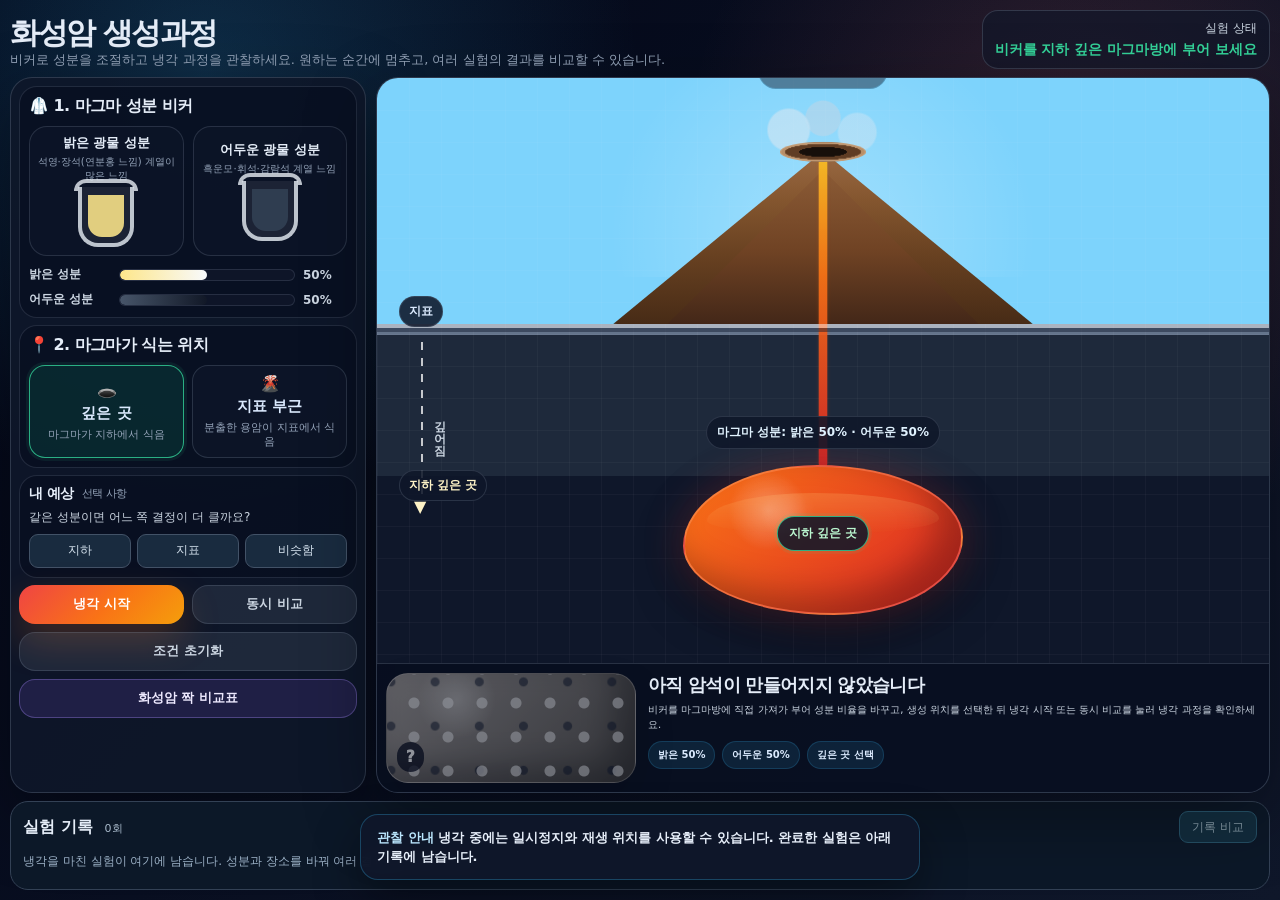
==== index.html @ 81f07a5d "Make cooling observation freely replayable and compare saved experiments" ====
<!DOCTYPE html>
<html lang="ko">
<head>
  <meta charset="UTF-8" />
  <meta name="viewport" content="width=device-width, initial-scale=1.0" />
  <title>화성암 생성과정</title>
  <style>
    /* 정리본: 최종 적용 스타일만 남기고 이전 버전 중복 규칙을 병합했습니다. */
    :root{
      --bg0:#020617;
      --bg1:#0f172a;
      --panel:rgba(15,23,42,.92);
      --line:rgba(148,163,184,.24);
      --text:#e5edf8;
      --muted:#94a3b8;
      --green:#34d399;
      --blue:#38bdf8;
      --orange:#fb923c;
      --magma1:#dc2626;
      --magma2:#f97316;
      --shadow:0 24px 70px rgba(0,0,0,.36);
    }

    *{
      box-sizing:border-box;
      -webkit-tap-highlight-color:transparent;
    }

    html{
      margin:0;
      min-height:100%;
    }

    body{
      margin:0;
      min-height:100%;
      font-family:system-ui,-apple-system,BlinkMacSystemFont,"Segoe UI",sans-serif;
      color:var(--text);
      background:radial-gradient(circle at 16% 8%, rgba(56,189,248,.2), transparent 32%),
        radial-gradient(circle at 84% 18%, rgba(248,113,113,.18), transparent 30%),
        linear-gradient(135deg,var(--bg0),var(--bg1));
      user-select:none;
      overflow-x:hidden;
    }

    button{
      font:inherit;
    }

    .app{
      width:min(1180px, calc(100vw - 20px));
      min-height:100vh;
      margin:0 auto;
      padding:12px 0;
      display:grid;
      grid-template-rows:auto 1fr;
      gap:10px;
    }

    header{
      display:flex;
      justify-content:space-between;
      align-items:end;
      gap:16px;
    }

    .badge{
      display:inline-flex;
      align-items:center;
      gap:7px;
      padding:6px 10px;
      border-radius:999px;
      background:rgba(56,189,248,.12);
      border:1px solid rgba(56,189,248,.32);
      color:#bae6fd;
      font-size:12px;
      font-weight:800;
    }

    h1{
      margin:6px 0 2px;
      font-size:clamp(24px,3.8vw,40px);
      line-height:1.04;
      letter-spacing:-.06em;
    }

    .lead{
      margin:0;
      max-width:820px;
      color:var(--muted);
      font-size:13px;
      line-height:1.42;
    }

    .status{
      min-width:186px;
      text-align:right;
      padding:9px 12px;
      border-radius:16px;
      border:1px solid var(--line);
      background:rgba(15,23,42,.58);
      color:#cbd5e1;
      font-size:12px;
    }

    .status strong{
      display:block;
      margin-top:4px;
      color:var(--green);
      font-size:14px;
    }

    .main{
      min-height:0;
      display:grid;
      grid-template-columns:356px 1fr;
      gap:10px;
    }

    .panel{
      overflow:hidden;
      border:1px solid var(--line);
      border-radius:22px;
      background:var(--panel);
      box-shadow:var(--shadow);
    }

    .left{
      padding:10px;
      display:grid;
      grid-template-rows:auto auto auto auto 1fr;
      gap:9px;
    }

    .box{
      padding:11px;
      border:1px solid rgba(148,163,184,.18);
      border-radius:18px;
      background:rgba(2,6,23,.36);
    }

    .box h2{
      display:flex;
      align-items:center;
      gap:8px;
      margin:0 0 9px;
      font-size:16px;
      letter-spacing:-.035em;
    }

    .beakers{
      display:grid;
      grid-template-columns:1fr 1fr;
      gap:9px;
    }

    .beaker-card{
      min-height:156px;
      padding:10px 8px 12px;
      border:1px solid rgba(148,163,184,.2);
      border-radius:18px;
      background:rgba(15,23,42,.64);
      color:#e5edf8;
      cursor:grab;
      touch-action:none;
      transition:transform 160ms ease,border-color 160ms ease,opacity 160ms ease;
      overflow:hidden;
      position:relative;
    }

    .beaker-card:hover{
      transform:translateY(-2px);
      border-color:rgba(56,189,248,.55);
    }

    .beaker-card:active{
      cursor:grabbing;
    }

    .beaker-label{
      margin-bottom:7px;
      font-weight:900;
      font-size:13px;
      line-height:1.25;
    }

    .beaker-desc{
      margin-bottom:8px;
      color:var(--muted);
      font-size:11px;
      line-height:1.35;
    }

    .beaker{
      position:relative;
      width:74px;
      height:78px;
      margin:0 auto;
      border:4px solid rgba(226,232,240,.82);
      border-top:0;
      border-radius:0 0 20px 20px;
      background:rgba(255,255,255,.07);
      transform-origin:72% 16%;
    }

    .beaker::before{
      content:"";
      position:absolute;
      left:-8px;
      right:-8px;
      top:-8px;
      height:8px;
      border:4px solid rgba(226,232,240,.82);
      border-bottom:0;
      border-radius:12px 12px 0 0;
    }

    .liquid{
      position:absolute;
      left:6px;
      right:6px;
      bottom:6px;
      height:54px;
      border-radius:0 0 14px 14px;
      background:var(--liquid);
      opacity:.88;
    }

    .percent-card{
      display:grid;
      gap:8px;
      margin-top:10px;
    }

    .meter-row{
      display:grid;
      grid-template-columns:82px 1fr 44px;
      gap:8px;
      align-items:center;
      font-size:12px;
      color:#cbd5e1;
      font-weight:800;
    }

    .meter{
      height:12px;
      overflow:hidden;
      border-radius:999px;
      background:rgba(15,23,42,.95);
      border:1px solid rgba(148,163,184,.18);
    }

    .meter span{
      display:block;
      width:50%;
      height:100%;
      border-radius:inherit;
      transition:width 300ms ease;
    }

    .bright-fill{
      background:linear-gradient(90deg,#fde68a,#f8fafc);
    }

    .dark-fill{
      background:linear-gradient(90deg,#475569,#111827);
    }

    .action-stack{
      display:grid;
      gap:8px;
    }

    .action-row.two{
      grid-template-columns:1fr 1fr;
    }

    .compare-btn{
      border:1px solid rgba(56,189,248,.32);
      color:#dbeafe;
      background:linear-gradient(135deg, rgba(56,189,248,.24), rgba(59,130,246,.18));
    }

    .location-grid{
      display:grid;
      grid-template-columns:1fr 1fr;
      gap:8px;
    }

    .location{
      min-height:86px;
      padding:11px 8px;
      border:1px solid rgba(148,163,184,.22);
      border-radius:16px;
      background:rgba(15,23,42,.62);
      color:#dbeafe;
      cursor:pointer;
      text-align:center;
      transition:160ms ease;
    }

    .location:hover{
      transform:translateY(-2px);
      border-color:rgba(56,189,248,.5);
    }

    .location.active{
      border-color:rgba(52,211,153,.8);
      background:rgba(16,185,129,.14);
      box-shadow:0 0 0 3px rgba(52,211,153,.08);
    }

    .location strong{
      display:block;
      margin-top:4px;
      font-size:15px;
    }

    .location small{
      display:block;
      margin-top:5px;
      color:var(--muted);
      font-size:11px;
      line-height:1.25;
    }

    .action-row{
      display:grid;
      grid-template-columns:1fr 92px;
      gap:8px;
    }

    .primary{
      border-radius:16px;
      padding:12px 10px;
      font-weight:950;
      cursor:pointer;
      transition:160ms ease;
      border:0;
      color:white;
      background:linear-gradient(135deg,#ef4444,#f97316 54%,#f59e0b);
      box-shadow:0 16px 38px rgba(249,115,22,.24);
    }

    .secondary{
      border-radius:16px;
      padding:12px 10px;
      font-weight:950;
      cursor:pointer;
      transition:160ms ease;
      border:1px solid rgba(148,163,184,.2);
      color:#cbd5e1;
      background:rgba(148,163,184,.13);
    }

    .primary:hover{
      transform:translateY(-1px);
      filter:brightness(1.05);
    }

    .secondary:hover{
      transform:translateY(-1px);
      filter:brightness(1.05);
    }

    .note{
      margin:0;
      color:var(--muted);
      font-size:12px;
      line-height:1.5;
    }

    .lab{
      position:relative;
      min-height:0;
      display:grid;
      grid-template-rows:1fr auto;
    }

    .stage{
      position:relative;
      min-height:520px;
      overflow:hidden;
      background:linear-gradient(rgba(255,255,255,.03) 1px, transparent 1px),
        linear-gradient(90deg, rgba(255,255,255,.03) 1px, transparent 1px),
        linear-gradient(180deg,#7dd3fc 0 42%, #64748b 42% 44%, #1e293b 44% 68%, #0f172a 68% 100%);
      background-size:32px 32px,32px 32px,auto;
    }

    .sky-glow{
      position:absolute;
      inset:0 0 auto;
      height:34%;
      background:radial-gradient(circle at 50% 78%, rgba(255,255,255,.28), transparent 45%);
      pointer-events:none;
    }

    .ground{
      position:absolute;
      left:0;
      right:0;
      top:42%;
      height:4px;
      background:rgba(255,255,255,.45);
      box-shadow:0 4px 0 rgba(15,23,42,.45);
      z-index:8;
    }

    .layer-label{
      position:absolute;
      z-index:11;
      padding:6px 9px;
      border-radius:999px;
      background:rgba(15,23,42,.88);
      border:1px solid rgba(148,163,184,.2);
      color:#dbeafe;
      font-size:12px;
      font-weight:900;
    }

    .label-surface{
      left:22px;
      top:calc(42% - 28px);
    }

    .label-deep{
      left:22px;
      bottom:162px;
      color:#fef3c7;
    }

    .depth-arrow{
      position:absolute;
      left:44px;
      top:calc(42% + 18px);
      bottom:164px;
      width:2px;
      background:repeating-linear-gradient(180deg, rgba(255,255,255,.75) 0 8px, transparent 8px 16px);
      z-index:10;
    }

    .depth-arrow::after{
      content:"깊어짐";
      position:absolute;
      left:10px;
      top:45%;
      writing-mode:vertical-rl;
      color:#cbd5e1;
      font-size:12px;
      font-weight:900;
    }

    .depth-arrow::before{
      content:"▼";
      position:absolute;
      left:-7px;
      bottom:-17px;
      color:#fef3c7;
      font-size:16px;
    }

    .magma-chamber::after{
      content:"마그마 방";
      position:absolute;
      left:50%;
      bottom:-32px;
      transform:translateX(-50%);
      padding:5px 8px;
      border-radius:999px;
      background:rgba(2,6,23,.8);
      color:#fed7aa;
      font-size:12px;
      font-weight:900;
      white-space:nowrap;
    }

    .magma-chamber.drop-target{
      outline:4px solid rgba(52,211,153,.45);
      outline-offset:8px;
    }

    .mix-label{
      position:absolute;
      left:50%;
      bottom:214px;
      transform:translateX(-50%);
      z-index:10;
      padding:7px 10px;
      border-radius:999px;
      background:rgba(15,23,42,.88);
      border:1px solid rgba(148,163,184,.2);
      color:#e0f2fe;
      font-size:12px;
      font-weight:900;
      white-space:nowrap;
    }

    .cooling-marker{
      position:absolute;
      z-index:11;
      padding:8px 11px;
      border-radius:999px;
      background:rgba(15,23,42,.88);
      border:1px solid rgba(56,189,248,.32);
      color:#bae6fd;
      font-size:12px;
      font-weight:900;
      opacity:.52;
      transition:220ms ease;
    }

    .cooling-marker.surface{
      left:50%;
      top:calc(42% - 270px);
      transform:translateX(-50%);
    }

    .cooling-marker.deep{
      left:50%;
      bottom:112px;
      transform:translateX(-50%);
    }

    .cooling-marker.active{
      opacity:1;
      border-color:rgba(52,211,153,.8);
      color:#bbf7d0;
      box-shadow:0 0 0 3px rgba(52,211,153,.09);
    }

    .result-panel{
      display:grid;
      grid-template-columns:250px 1fr;
      gap:12px;
      padding:12px;
      border-top:1px solid var(--line);
      background:rgba(2,6,23,.42);
    }

    .rock-preview.ready{
      opacity:1;
    }

    .rock-preview::before{
      content:"";
      position:absolute;
      inset:0;
      background-image:radial-gradient(circle, rgba(255,255,255,.72) 0 var(--grain), transparent calc(var(--grain) + 1px)),
        radial-gradient(circle, rgba(15,23,42,.64) 0 var(--grain2), transparent calc(var(--grain2) + 1px));
      background-size:var(--grain-gap) var(--grain-gap), calc(var(--grain-gap)*1.3) calc(var(--grain-gap)*1.3);
      background-position:10px 12px,26px 30px;
      opacity:.86;
    }

    .result-text h2{
      margin:0 0 5px;
      font-size:21px;
      letter-spacing:-.04em;
    }

    .result-text p{
      margin:0;
      color:#cbd5e1;
      line-height:1.52;
      font-size:13px;
    }

    .facts{
      display:flex;
      flex-wrap:wrap;
      gap:7px;
      margin-top:9px;
    }

    .fact{
      padding:6px 9px;
      border-radius:999px;
      background:rgba(56,189,248,.11);
      border:1px solid rgba(56,189,248,.18);
      color:#dbeafe;
      font-size:12px;
      font-weight:800;
    }

    .beaker-ghost .beaker{
      margin:16px auto 0;
      filter:drop-shadow(0 18px 30px rgba(0,0,0,.42));
    }

    .cooling-overlay{
      position:fixed;
      inset:0;
      z-index:2000;
      display:none;
      place-items:center;
      padding:20px;
      background:rgba(2,6,23,.78);
      backdrop-filter:blur(10px);
    }

    .cooling-overlay.show{
      display:grid;
    }

    .cooling-window{
      width:min(1080px,96vw);
      height:min(720px,92vh);
      overflow:hidden;
      border:1px solid rgba(148,163,184,.28);
      border-radius:28px;
      background:#0f172a;
      box-shadow:0 34px 90px rgba(0,0,0,.55);
      display:grid;
      grid-template-rows:auto 1fr auto;
    }

    .cooling-head{
      padding:14px 18px;
      display:flex;
      justify-content:space-between;
      gap:14px;
      align-items:center;
      border-bottom:1px solid rgba(148,163,184,.18);
      background:rgba(2,6,23,.32);
    }

    .cooling-head h2{
      margin:0;
      font-size:22px;
      letter-spacing:-.04em;
    }

    .cooling-head p{
      margin:3px 0 0;
      color:var(--muted);
      font-size:13px;
    }

    .head-actions{
      display:flex;
      align-items:center;
      gap:8px;
    }

    .close-btn{
      border:1px solid rgba(148,163,184,.28);
      color:#e2e8f0;
      background:rgba(51,65,85,.7);
      padding:10px 14px;
      border-radius:14px;
      font-weight:900;
      cursor:pointer;
    }

    .close-btn:hover{
      filter:brightness(1.06);
    }

    .cooling-scene{
      position:relative;
      overflow:hidden;
      background:linear-gradient(rgba(255,255,255,.03) 1px, transparent 1px),
        linear-gradient(90deg, rgba(255,255,255,.03) 1px, transparent 1px),
        linear-gradient(180deg,#7dd3fc 0 42%, #64748b 42% 44%, #1e293b 44% 68%, #0f172a 68% 100%);
      background-size:32px 32px,32px 32px,auto;
    }

    .popup-sky-glow{
      position:absolute;
      left:0;
      right:0;
      top:0;
      height:34%;
      background:radial-gradient(circle at 50% 78%, rgba(255,255,255,.28), transparent 45%);
      pointer-events:none;
    }

    .popup-ground{
      position:absolute;
      left:0;
      right:0;
      top:42%;
      height:4px;
      background:rgba(255,255,255,.45);
      box-shadow:0 4px 0 rgba(15,23,42,.45);
      z-index:8;
    }

    .popup-depth-arrow{
      position:absolute;
      left:40px;
      top:calc(42% + 18px);
      bottom:64px;
      width:2px;
      background:repeating-linear-gradient(180deg, rgba(255,255,255,.75) 0 8px, transparent 8px 16px);
      z-index:10;
    }

    .popup-depth-arrow::after{
      content:"깊어짐";
      position:absolute;
      left:10px;
      top:45%;
      writing-mode:vertical-rl;
      color:#cbd5e1;
      font-size:12px;
      font-weight:900;
    }

    .popup-depth-arrow::before{
      content:"▼";
      position:absolute;
      left:-7px;
      bottom:-17px;
      color:#fef3c7;
      font-size:16px;
    }

    .popup-label{
      position:absolute;
      z-index:20;
      padding:6px 9px;
      border-radius:999px;
      background:rgba(15,23,42,.88);
      border:1px solid rgba(148,163,184,.2);
      color:#dbeafe;
      font-size:12px;
      font-weight:900;
    }

    .popup-label.surface{
      left:18px;
      top:calc(42% - 28px);
    }

    .popup-label.deep{
      left:18px;
      bottom:60px;
      color:#fef3c7;
    }

    .rock-mold.cooling{
      background:radial-gradient(circle at 28% 25%, rgba(255,255,255,.22), transparent 18%),
        linear-gradient(135deg,var(--rock-a),var(--rock-b));
      box-shadow:inset -22px -18px 36px rgba(0,0,0,.34),0 18px 44px rgba(0,0,0,.32);
    }

    .rock-mold::before{
      content:"";
      position:absolute;
      inset:0;
      z-index:1;
      background:
        radial-gradient(circle at 24% 20%, rgba(255,244,214,.34), transparent 18%),
        radial-gradient(circle at 68% 62%, rgba(255,180,76,.24), transparent 26%),
        linear-gradient(135deg, rgba(255,208,137,.94) 0%, rgba(251,146,60,.96) 26%, rgba(249,115,22,.94) 48%, rgba(220,38,38,.90) 76%, rgba(98,22,22,.78) 100%);
      opacity:calc(1 - var(--cooling-progress, 0));
      transition:opacity 120ms linear;
      pointer-events:none;
    }

    .rock-mold.selected{
      box-shadow:0 0 0 4px rgba(52,211,153,.24), inset -22px -18px 36px rgba(0,0,0,.34), 0 18px 44px rgba(0,0,0,.32);
      border-color:rgba(134,239,172,.92);
    }

    .rock-mold::after{
      content:attr(data-label);
      position:absolute;
      left:50%;
      bottom:8px;
      transform:translateX(-50%);
      padding:4px 7px;
      border-radius:999px;
      background:rgba(2,6,23,.62);
      color:#e5e7eb;
      font-size:11px;
      font-weight:900;
      z-index:4;
      white-space:nowrap;
    }

    .mode-progress{
      display:grid;
      gap:10px;
      padding:12px 18px 16px;
      border-top:1px solid rgba(148,163,184,.18);
      background:rgba(2,6,23,.36);
    }

    .bar-row{
      display:grid;
      grid-template-columns:140px 1fr 60px;
      gap:10px;
      align-items:center;
      color:#cbd5e1;
      font-size:12px;
      font-weight:900;
    }

    .bar{
      height:16px;
      border-radius:999px;
      overflow:hidden;
      border:1px solid rgba(148,163,184,.18);
      background:rgba(15,23,42,.92);
    }

    .bar-fill{
      height:100%;
      width:0%;
      border-radius:inherit;
      background:linear-gradient(90deg,#f97316,#38bdf8,#60a5fa);
    }

    .foot-note{
      color:var(--muted);
      font-size:12px;
      line-height:1.45;
    }

    .mineral-grain{
      position:absolute;
      width:var(--size);
      height:var(--size);
      left:var(--x);
      top:var(--y);
      background:var(--color);
      clip-path:polygon(50% 0, 86% 18%, 100% 56%, 76% 100%, 26% 92%, 0 46%, 14% 12%);
      border:1px solid rgba(255,255,255,.28);
      opacity:0;
      transform:scale(0) rotate(var(--rot));
      box-shadow:inset -4px -4px 8px rgba(0,0,0,.24);
      animation:growGrain var(--time) ease forwards;
      z-index:3;
      transition:transform var(--grow-dur, 1800ms) ease, width var(--grow-dur, 1800ms) ease, height var(--grow-dur, 1800ms) ease;
    }

    .rock-mold{
      position:absolute;
      width:var(--mold-w,250px);
      height:var(--mold-h,170px);
      --cooling-progress:0;
      background:radial-gradient(circle at 28% 25%, rgba(255,255,255,.26), transparent 18%),
        linear-gradient(135deg, var(--rock-a), var(--rock-b));
      overflow:hidden;
      z-index:18;
      border-radius:0;
      clip-path:polygon(16% 8%, 40% 2%, 70% 8%, 91% 25%, 98% 52%, 90% 78%, 72% 94%, 43% 98%, 18% 90%, 4% 64%, 6% 28%);
      border:3px solid rgba(226,232,240,.66);
      box-shadow:inset -26px -20px 34px rgba(0,0,0,.34), 0 18px 44px rgba(0,0,0,.28);
      filter:saturate(calc(1.28 - var(--cooling-progress, 0) * .22)) brightness(calc(1.08 - var(--cooling-progress, 0) * .10));
      transition:filter 120ms linear;
    }

    .magma-chamber{
      position:absolute;
      left:50%;
      bottom:48px;
      transform:translateX(-50%);
      width:280px;
      height:150px;
      border-radius:48% 52% 46% 54% / 54% 48% 52% 46%;
      background:radial-gradient(circle at 30% 30%, rgba(255,255,255,.3), transparent 18%),
        linear-gradient(135deg,var(--magma2),var(--magma1));
      box-shadow:inset -22px -18px 34px rgba(0,0,0,.28), 0 0 40px rgba(239,68,68,.25), 0 18px 50px rgba(0,0,0,.42);
      border:2px solid rgba(255,255,255,.14);
      z-index:7;
      overflow:hidden;
    }

    .magma-chamber::before{
      content:"";
      position:absolute;
      left:8%;
      right:8%;
      top:18%;
      height:28%;
      background:radial-gradient(circle at 35% 50%, rgba(255,255,255,.18), transparent 18%), linear-gradient(180deg, rgba(255,194,115,.38), rgba(249,115,22,.04));
      border-radius:46% 54% 50% 50% / 68% 62% 38% 32%;
      opacity:.6;
      pointer-events:none;
    }

    .magma-chamber.pouring{
      box-shadow:inset -22px -18px 34px rgba(0,0,0,.24), 0 0 44px rgba(251,146,60,.28), 0 18px 50px rgba(0,0,0,.42);
    }

    .magma-chamber.pouring::before{
      animation:magmaWaveV8 900ms linear infinite;
    }

    .magma-bubble{
      position:absolute;
      bottom:20%;
      width:10px;
      height:10px;
      border-radius:50%;
      pointer-events:none;
      background:radial-gradient(circle at 30% 30%, rgba(255,244,214,.92), rgba(251,146,60,.55) 56%, rgba(220,38,38,.16) 70%);
      animation:magmaBubbleV8 780ms ease-out forwards;
    }

    .beaker-ghost{
      position:fixed;
      z-index:1000;
      transform:translate(-50%,-50%);
      pointer-events:none;
      opacity:.98;
      transition:transform 120ms ease;
      width:102px;
      height:118px;
    }

    .beaker-ghost.over-chamber{
      transform:translate(-50%,-50%) rotate(-34deg);
    }

    .beaker-ghost.over-chamber .ghost-stream{
      opacity:1;
      height:174px;
    }

    .ghost-stream{
      position:absolute;
      height:0;
      background:var(--liquid);
      border-radius:999px;
      opacity:0;
      transform-origin:top center;
      box-shadow:0 0 10px var(--liquid);
      transition:height 140ms ease,opacity 140ms ease;
      left:20px;
      top:72px;
      width:10px;
      transform:rotate(30deg);
      filter:drop-shadow(0 0 7px rgba(255,255,255,.18));
    }

    .rock-preview{
      position:relative;
      height:128px;
      overflow:hidden;
      border-radius:22px;
      border:1px solid rgba(255,255,255,.15);
      box-shadow:inset -20px -16px 32px rgba(0,0,0,.32),0 18px 40px rgba(0,0,0,.25);
      opacity:.55;
      transition:opacity 240ms ease;
      background:radial-gradient(circle at 28% 24%, rgba(255,255,255,.34), transparent 20%),
        linear-gradient(135deg,var(--rock-a),var(--rock-b));
    }

    .rock-name{
      position:absolute;
      left:10px;
      bottom:10px;
      padding:6px 9px;
      border-radius:999px;
      background:rgba(2,6,23,.75);
      color:white;
      font-weight:950;
      font-size:15px;
      z-index:4;
    }

    .rock-real-photo{
      position:absolute;
      inset:0;
      width:100%;
      height:100%;
      object-fit:cover;
      object-position:center;
      padding:0;
      opacity:0;
      transform:scale(1.08);
      transition:opacity 220ms ease, transform 220ms ease;
      z-index:2;
      cursor:pointer;
      background:radial-gradient(circle at 50% 50%, rgba(255,255,255,.08), transparent 58%), rgba(0,0,0,.18);
    }

    .rock-preview.ready .rock-real-photo{
      opacity:1;
      transform:scale(1.22);
    }

    .rock-preview.ready::before{
      opacity:.12;
    }

    .rock-photo-hint{
      position:absolute;
      right:8px;
      top:8px;
      z-index:5;
      padding:5px 8px;
      border-radius:999px;
      border:1px solid rgba(186,230,253,.35);
      background:rgba(2,6,23,.72);
      color:#e0f2fe;
      font-size:10.5px;
      font-weight:900;
      letter-spacing:-.02em;
      opacity:0;
      transform:translateY(-4px);
      transition:opacity 220ms ease, transform 220ms ease;
      pointer-events:none;
    }

    .rock-preview.ready .rock-photo-hint{
      opacity:1;
      transform:translateY(0);
    }

    .rock-preview.ready{
      cursor:pointer;
    }

    .real-rock-cta{
      display:none;
      margin-top:8px;
      padding:8px 10px;
      border-radius:14px;
      border:1px solid rgba(56,189,248,.22);
      background:rgba(56,189,248,.10);
      color:#dbeafe;
      font-size:12px;
      font-weight:900;
      line-height:1.35;
    }

    .real-rock-cta.show{
      display:inline-flex;
      align-items:center;
      gap:6px;
    }

    .concept-btn{
      border-color:rgba(167,139,250,.34);
      background:rgba(139,92,246,.14);
      color:#ede9fe;
    }

    .concept-btn{
      border-color:rgba(167,139,250,.34);
      background:rgba(139,92,246,.14);
      color:#ede9fe;
    }

    .tip-toast{
      position:fixed;
      left:50%;
      bottom:20px;
      z-index:2600;
      width:min(560px, calc(100vw - 32px));
      padding:13px 16px;
      border-radius:18px;
      border:1px solid rgba(56,189,248,.28);
      background:rgba(15,23,42,.94);
      color:#e5edf8;
      box-shadow:0 18px 46px rgba(0,0,0,.38);
      backdrop-filter:blur(10px);
      transform:translate(-50%, 18px);
      opacity:0;
      pointer-events:none;
      transition:opacity 260ms ease, transform 260ms ease;
      font-size:13px;
      line-height:1.48;
      font-weight:800;
    }

    .tip-toast.show{
      opacity:1;
      transform:translate(-50%, 0);
    }

    .tip-toast strong{
      color:#bae6fd;
    }

    .concept-modal{
      position:fixed;
      inset:0;
      z-index:2900;
      display:none;
      place-items:center;
      padding:24px;
      background:rgba(2,6,23,.80);
      backdrop-filter:blur(8px);
    }

    .concept-modal.show{
      display:grid;
    }

    .concept-modal-card{
      width:min(940px,95vw);
      max-height:92vh;
      overflow:hidden;
      border-radius:28px;
      border:1px solid rgba(148,163,184,.28);
      background:rgba(15,23,42,.97);
      box-shadow:0 34px 90px rgba(0,0,0,.58);
      display:grid;
      grid-template-rows:auto minmax(0,1fr);
    }

    .concept-table-wrap{
      min-height:0;
      overflow:auto;
      padding:16px 18px 18px;
    }

    .concept-callout{
      margin:0 0 14px;
      padding:11px 13px;
      border-radius:16px;
      border:1px solid rgba(56,189,248,.22);
      background:rgba(56,189,248,.10);
      color:#dbeafe;
      font-size:13px;
      line-height:1.55;
      font-weight:750;
    }

    .pair-card-grid{
      display:grid;
      grid-template-columns:repeat(3, minmax(0, 1fr));
      gap:12px;
    }

    .pair-card{
      overflow:hidden;
      border-radius:22px;
      border:1px solid rgba(148,163,184,.22);
      background:linear-gradient(180deg, rgba(30,41,59,.88), rgba(2,6,23,.46));
      box-shadow:0 16px 36px rgba(0,0,0,.22);
    }

    .pair-card-head{
      padding:11px 12px;
      background:rgba(56,189,248,.12);
      border-bottom:1px solid rgba(148,163,184,.16);
    }

    .pair-card-head strong{
      display:block;
      color:#f8fafc;
      font-size:15px;
      letter-spacing:-.03em;
    }

    .pair-card-head span{
      display:block;
      margin-top:3px;
      color:#bae6fd;
      font-size:12px;
      font-weight:800;
    }

    .pair-card-body{
      display:grid;
      gap:9px;
      padding:12px;
    }

    .rock-pair-box{
      padding:10px;
      border-radius:16px;
      background:rgba(15,23,42,.72);
      border:1px solid rgba(148,163,184,.16);
    }

    .rock-pair-box b{
      display:block;
      margin-bottom:4px;
      color:#fff;
      font-size:15px;
    }

    .rock-pair-box small{
      display:block;
      color:#cbd5e1;
      font-size:12px;
      line-height:1.42;
      font-weight:700;
    }

    .pair-arrow{
      text-align:center;
      color:#93c5fd;
      font-size:12px;
      font-weight:950;
      line-height:1.4;
    }

    .pair-point{
      margin:0;
      color:#dbeafe;
      font-size:12px;
      line-height:1.45;
      font-weight:750;
    }

    @media (max-width:900px){
      .pair-card-grid{
        grid-template-columns:1fr;
      }
    }

    .photo-modal{
      position:fixed;
      inset:0;
      z-index:3000;
      display:none;
      place-items:center;
      padding:24px;
      background:rgba(2,6,23,.82);
      backdrop-filter:blur(10px);
    }

    .photo-modal.show{
      display:grid;
    }

    .photo-modal-card{
      width:min(820px,94vw);
      max-height:92vh;
      overflow:hidden;
      border-radius:28px;
      border:1px solid rgba(148,163,184,.28);
      background:rgba(15,23,42,.96);
      box-shadow:0 34px 90px rgba(0,0,0,.58);
      display:grid;
      grid-template-rows:auto minmax(0,1fr);
    }

    .photo-modal-head{
      display:flex;
      justify-content:space-between;
      gap:12px;
      align-items:center;
      padding:14px 16px;
      border-bottom:1px solid rgba(148,163,184,.18);
    }

    .photo-modal-head h2{
      margin:0;
      font-size:20px;
      letter-spacing:-.04em;
    }

    .photo-modal-head p{
      margin:3px 0 0;
      color:var(--muted);
      font-size:12px;
    }

    .photo-modal-close{
      border:1px solid rgba(148,163,184,.28);
      color:#e2e8f0;
      background:rgba(51,65,85,.7);
      padding:9px 13px;
      border-radius:14px;
      font-weight:900;
      cursor:pointer;
    }

    .photo-modal-original{
      display:inline-flex;
      align-items:center;
      justify-content:center;
      text-decoration:none;
      border:1px solid rgba(56,189,248,.32);
      color:#e0f2fe;
      background:rgba(56,189,248,.12);
      padding:9px 13px;
      border-radius:14px;
      font-size:13px;
      font-weight:900;
    }

    .photo-modal-original:hover{
      filter:brightness(1.08);
    }

    .photo-zoom-btn{
      border:1px solid rgba(148,163,184,.28);
      color:#e2e8f0;
      background:rgba(15,23,42,.78);
      padding:9px 11px;
      border-radius:14px;
      font-size:13px;
      font-weight:900;
      cursor:pointer;
      white-space:nowrap;
    }

    .photo-zoom-btn:hover{
      filter:brightness(1.08);
    }

    .photo-modal-body{
      min-height:0;
      padding:18px;
      display:grid;
      place-items:center;
      background:radial-gradient(circle at 50% 50%, rgba(56,189,248,.09), transparent 46%), rgba(0,0,0,.34);
      overflow:auto;
      overscroll-behavior:contain;
    }

    .photo-modal-body img{
      display:block;
      width:min(100%, 980px);
      max-width:none;
      max-height:none;
      object-fit:contain;
      border-radius:18px;
      background:#000;
      box-shadow:0 18px 50px rgba(0,0,0,.45);
      cursor:zoom-in;
      transform:scale(var(--photo-zoom, 1));
      transform-origin:center center;
      transition:transform 160ms ease;
    }

    .photo-modal-body img.zoomed{
      cursor:zoom-out;
    }

    .mold-surface{
      left:50%;
      top:calc(42% - 148px);
      transform:translateX(176px) rotate(-14deg);
      --mold-w:300px;
      --mold-h:144px;
    }

    .mold-deep{
      left:50%;
      bottom:84px;
      transform:translateX(-50%);
      --mold-w:372px;
      --mold-h:238px;
    }

    .volcano{
      position:absolute;
      left:50%;
      transform:translateX(-50%);
      z-index:6;
      top:calc(42% - 248px);
      width:620px;
      height:248px;
    }

    .crater{
      position:absolute;
      left:50%;
      transform:translateX(-50%);
      border-radius:50%;
      z-index:8;
      border:2px solid rgba(255,235,205,.16);
      width:120px;
      height:28px;
      top:-5px;
      background:radial-gradient(ellipse at center, #170f0a 0 40%, #603d24 41% 64%, #b88f69 65% 100%);
      display:block !important;
    }

    .smoke{
      position:absolute;
      left:50%;
      top:-68px;
      transform:translateX(-50%);
      width:170px;
      height:80px;
      opacity:.58;
      z-index:5;
      background:radial-gradient(circle at 22% 58%, rgba(226,232,240,.86) 0 20%, transparent 22%),
        radial-gradient(circle at 50% 38%, rgba(203,213,225,.76) 0 24%, transparent 26%),
        radial-gradient(circle at 78% 62%, rgba(226,232,240,.64) 0 18%, transparent 20%);
      display:block !important;
    }

    .popup-volcano{
      position:absolute;
      left:50%;
      transform:translateX(-50%);
      z-index:6;
      top:calc(42% - 254px);
      width:670px;
      height:254px;
    }

    .popup-volcano .cone-back{
      width:670px;
      height:246px;
      display:block !important;
    }

    .popup-volcano .cone-front{
      width:510px;
      height:220px;
      display:block !important;
    }

    .popup-volcano .crater{
      top:-4px;
      width:128px;
      height:30px;
      display:block !important;
    }

    .popup-volcano .smoke{
      width:180px;
      height:86px;
      top:-72px;
      display:block !important;
    }

    .cone-back{
      position:absolute;
      left:50%;
      bottom:0;
      transform:translateX(-50%);
      filter:drop-shadow(0 18px 40px rgba(0,0,0,.32));
      width:620px;
      height:240px;
      clip-path:polygon(50% 0, 97% 100%, 3% 100%);
      border-radius:0 0 24px 24px;
      display:block !important;
      background:linear-gradient(180deg, #9b6a44 0%, #84562f 28%, #684121 60%, #472b16 100%);
    }

    .cone-front{
      position:absolute;
      left:50%;
      bottom:0;
      transform:translateX(-50%);
      opacity:.98;
      width:470px;
      height:214px;
      clip-path:polygon(50% 0, 96% 100%, 4% 100%);
      border-radius:0 0 20px 20px;
      display:block !important;
      background:linear-gradient(180deg, #8b5b36 0%, #704324 52%, #432718 100%);
    }

    .conduit{
      position:absolute;
      left:50%;
      top:18px;
      transform:translateX(-50%);
      height:430px;
      z-index:4;
      width:12px;
      opacity:.92;
      background:linear-gradient(180deg,#fbbf24 0%, #f97316 38%, #dc2626 100%);
      box-shadow:0 0 6px rgba(249,115,22,.18);
      border-radius:999px;
    }

    .popup-volcano .conduit{
      top:18px;
      height:500px;
      width:12px;
      opacity:.92;
      background:linear-gradient(180deg,#fbbf24 0%, #f97316 38%, #dc2626 100%);
      box-shadow:0 0 6px rgba(249,115,22,.18);
      border-radius:999px;
    }

    .surface-lava-path::after{
      opacity:.9;
      content:"";
      position:absolute;
      border-radius:50% 44% 56% 42% / 46% 40% 60% 54%;
      background:linear-gradient(135deg,#ffe2a8,#f97316 45%,#dc2626 90%);
      box-shadow:0 0 6px rgba(249,115,22,.18);
      right:-28px;
      top:14px;
      width:52px;
      height:28px;
      display:none !important;
    }

    .eruption-column{
      top:calc(42% - 294px);
      position:absolute;
      left:50%;
      bottom:196px;
      transform:translateX(-50%) scaleY(0);
      transform-origin:bottom center;
      width:18px;
      height:360px;
      border-radius:999px;
      opacity:.98;
      z-index:8;
      background:linear-gradient(180deg,#ffd089 0%, #f59e0b 18%, #f97316 46%, #dc2626 100%);
      box-shadow:0 0 8px rgba(249,115,22,.18), 0 0 18px rgba(249,115,22,.12);
    }

    .eruption-column.flow{
      animation:eruptionFromChamberV20 560ms ease-out forwards;
    }

    .surface-lava-path{
      position:absolute;
      width:0;
      opacity:0;
      border-radius:22px;
      clip-path:polygon(0 44%, 8% 32%, 18% 28%, 28% 22%, 40% 26%, 52% 20%, 66% 24%, 80% 32%, 92% 42%, 100% 50%, 98% 62%, 90% 72%, 76% 76%, 62% 72%, 48% 80%, 34% 76%, 20% 82%, 8% 74%, 0 62%);
      background:linear-gradient(90deg,#ffe2a8 0%, #fbbf24 10%, #fb923c 26%, #f97316 48%, #ea580c 66%, #dc2626 88%, #fb923c 100%);
      box-shadow:0 0 10px rgba(251,146,60,.28),
        0 0 18px rgba(249,115,22,.18),
        inset 0 10px 8px rgba(255,226,168,.35),
        inset 0 -8px 8px rgba(124,45,18,.18);
      filter:drop-shadow(0 2px 4px rgba(0,0,0,.10));
      top:calc(42% - 254px);
      left:50%;
      transform-origin:left center;
      transform:translateX(-1px) rotate(29deg);
      height:64px;
      z-index:9;
      overflow:visible;
    }

    .surface-lava-path.flow{
      animation:lavaSlopeV20 1380ms ease forwards;
    }

    .surface-lava-path::before{
      content:"";
      position:absolute;
      left:-20px;
      top:8px;
      width:46px;
      height:44px;
      border-radius:58% 42% 38% 62% / 54% 46% 54% 46%;
      background:radial-gradient(circle at 68% 38%, rgba(255,226,168,.80) 0 18%, rgba(255,226,168,.12) 19% 34%, transparent 35%),
        linear-gradient(135deg,#ffd089 0%,#fb923c 38%,#f97316 62%,#dc2626 100%);
      box-shadow:-8px 0 10px rgba(107,65,33,.16),
        inset -6px -5px 8px rgba(124,45,18,.18),
        0 0 6px rgba(249,115,22,.14);
      opacity:.98;
    }

    @keyframes growGrain{
      0%{
        opacity:0;
        transform:scale(0) rotate(var(--rot));
      }
      100%{
        opacity:.96;
        transform:scale(1) rotate(var(--rot));
      }
    }

    @keyframes magmaWaveV8{
      0%{
        transform:translateX(-3%) scaleY(1);
      }
      50%{
        transform:translateX(3%) scaleY(1.08);
      }
      100%{
        transform:translateX(-3%) scaleY(1);
      }
    }

    @keyframes magmaBubbleV8{
      0%{
        transform:translateY(0) scale(.6);
        opacity:.2;
      }
      30%{
        opacity:.95;
      }
      100%{
        transform:translateY(-44px) scale(1.24);
        opacity:0;
      }
    }

    @keyframes eruptionFromChamberV20{
      0%{
        transform:translateX(-50%) scaleY(0);
        opacity:.25;
      }
      100%{
        transform:translateX(-50%) scaleY(1);
        opacity:.98;
      }
    }

    @keyframes lavaSlopeV20{
      0%{
        width:0;
        opacity:0;
      }
      15%{
        opacity:1;
      }
      100%{
        width:295px;
        opacity:1;
      }
    }

    @media (max-width:900px){
      .lead{
        display:none;
      }

      .main{
        grid-template-columns:320px 1fr;
      }

      .beaker-card{
        min-height:146px;
      }

      .stage{
        min-height:430px;
      }

      .mode-progress .bar-row{
        grid-template-columns:120px 1fr 52px;
      }

    }

    @media (max-height:720px){
      .app{
        padding:8px 0;
        gap:7px;
      }

      .badge{
        display:none;
      }

      .lead{
        display:none;
      }

      h1{
        margin:0;
        font-size:27px;
      }

      .left{
        gap:7px;
        padding:8px;
      }

      .box{
        padding:8px;
      }

      .beaker-card{
        min-height:126px;
      }

      .beaker{
        width:60px;
        height:64px;
      }

      .liquid{
        height:44px;
      }

      .stage{
        min-height:390px;
      }

      .result-panel{
        padding:8px;
      }

      .rock-preview{
        height:104px;
      }

    }
  </style>
  <link rel="stylesheet" href="./responsive-safe.css?v=20260716-1" />
  <link rel="stylesheet" href="./popup-mobile-fix.css?v=20260716-2" />
  <link rel="stylesheet" href="./observation.css?v=20261014-3" />
  <script src="./observation-core.js?v=20261014-3"></script>
  <script src="./observation.js?v=20261014-3"></script>
</head>
<body>
  <main class="app">
    <header>
      <div>
        <span class="badge">🌋 화성암 생성과정</span>
        <h1>화성암 생성과정</h1>
        <p class="lead">
          비커로 성분을 조절하고 냉각 과정을 관찰하세요. 원하는 순간에 멈추고, 여러 실험의 결과를 비교할 수 있습니다.
        </p>
      </div>
      <div class="status">
        실험 상태
        <strong id="statusText">비커를 지하 깊은 마그마방에 부어 보세요</strong>
      </div>
    </header>
    <section class="main">
      <aside class="panel left">
        <div class="box">
          <h2>🥼 1. 마그마 성분 비커</h2>
          <div class="beakers">
            <button class="beaker-card" id="brightBtn" data-type="bright" style="--liquid:#fde68a" type="button">
              <div class="beaker-label">밝은 광물 성분</div>
              <div class="beaker-desc">석영·장석(연분홍 느낌) 계열이 많은 느낌</div>
              <div class="beaker"><div class="liquid"></div></div>
            </button>

            <button class="beaker-card" id="darkBtn" data-type="dark" style="--liquid:#334155" type="button">
              <div class="beaker-label">어두운 광물 성분</div>
              <div class="beaker-desc">흑운모·휘석·감람석 계열 느낌</div>
              <div class="beaker"><div class="liquid"></div></div>
            </button>
          </div>

          <div class="percent-card">
            <div class="meter-row">
              <span>밝은 성분</span>
              <div class="meter"><span class="bright-fill" id="brightFill"></span></div>
              <span id="brightText">50%</span>
            </div>
            <div class="meter-row">
              <span>어두운 성분</span>
              <div class="meter"><span class="dark-fill" id="darkFill"></span></div>
              <span id="darkText">50%</span>
            </div>
          </div>
        </div>

        <div class="box">
          <h2>📍 2. 마그마가 식는 위치</h2>
          <div class="location-grid">
            <button class="location active" data-location="deep" type="button">
              🕳️
              <strong>깊은 곳</strong>
              <small>마그마가 지하에서 식음</small>
            </button>
            <button class="location" data-location="surface" type="button">
              🌋
              <strong>지표 부근</strong>
              <small>분출한 용암이 지표에서 식음</small>
            </button>
          </div>
        </div>

        <div class="box prediction-box">
          <h2>내 예상 <small>선택 사항</small></h2>
          <p>같은 성분이면 어느 쪽 결정이 더 클까요?</p>
          <div class="prediction-choices" role="group" aria-label="같은 성분에서 결정 크기 예상">
            <button type="button" data-prediction="deep" aria-pressed="false">지하</button>
            <button type="button" data-prediction="surface" aria-pressed="false">지표</button>
            <button type="button" data-prediction="same" aria-pressed="false">비슷함</button>
          </div>
        </div>

        <div class="action-stack">
          <div class="action-row two">
            <button class="primary" id="startCoolingBtn" type="button">냉각 시작</button>
            <button class="secondary compare-btn" id="compareBtn" type="button">동시 비교</button>
          </div>
          <button class="secondary" id="resetBtn" type="button">조건 초기화</button>
          <button class="secondary concept-btn" id="pairInfoBtn" type="button">화성암 짝 비교표</button>
        </div>

      </aside>

      <section class="panel lab">
        <div class="stage" id="stage">
          <div class="sky-glow"></div>
          <div class="ground"></div>
          <div class="depth-arrow"></div>
          <div class="layer-label label-surface">지표</div>
          <div class="layer-label label-deep">지하 깊은 곳</div>

          <div class="volcano">
            <div class="smoke"></div>
            <div class="cone-back"></div>
            <div class="conduit"></div>
            <div class="cone-front"></div>
            <div class="crater"></div>
          </div>

          <div class="cooling-marker surface" id="surfaceMarker">지표 부근 · 분출 후</div>
          <div class="cooling-marker deep active" id="deepMarker">지하 깊은 곳</div>
          <div class="mix-label" id="mixLabel">마그마 성분: 밝은 50% · 어두운 50%</div>
          <div class="magma-chamber" id="magmaChamber"></div>
        </div>

        <div class="result-panel">
          <div class="rock-preview" id="rockPreview" role="button" tabindex="0" aria-label="실제 암석 사진 확대 보기">
            <img class="rock-real-photo" id="rockRealPhoto" alt="실제 암석 사진" />
            <div class="rock-photo-hint" id="rockPhotoHint">사진을 눌러 실제 암석 크게 보기</div>
            <div class="rock-name" id="rockName">?</div>
          </div>
          <div class="result-text">
            <h2 id="resultTitle">아직 암석이 만들어지지 않았습니다</h2>
            <p id="resultExplain">
              비커를 마그마방에 직접 가져가 부어 성분 비율을 바꾸고, 생성 위치를 선택한 뒤 냉각 시작 또는 동시 비교를 눌러 냉각 과정을 확인하세요.
            </p>
            <div class="facts" id="facts">
              <span class="fact">밝은 50%</span>
              <span class="fact">어두운 50%</span>
              <span class="fact">깊은 곳 선택</span>
            </div>
            <div class="real-rock-cta" id="realRockCta">🔍 여기를 눌러 실제 암석 사진을 크게 확인해 보세요.</div>
            <div class="comparison-summary" id="comparisonResults" hidden></div>
          </div>
        </div>
      </section>
    </section>
    <section class="history-panel" aria-labelledby="historyTitle">
      <div class="history-head"><div><h2 id="historyTitle">실험 기록</h2><span id="historyCount">0회</span></div><button type="button" id="compareHistoryBtn" disabled>기록 비교</button></div>
      <div class="history-list" id="historyList"></div>
    </section>
  </main>

  <div class="tip-toast" id="tipToast" aria-live="polite"></div>

  <div class="cooling-overlay" id="coolingOverlay" role="dialog" aria-modal="true" aria-labelledby="coolingTitle" aria-hidden="true">
    <div class="cooling-window">
      <div class="cooling-head">
        <div>
          <h2 id="coolingTitle">냉각 관찰</h2>
          <p id="coolingSubtitle">냉각 과정을 관찰합니다.</p>
        </div>
        <div class="head-actions">
          <div class="status">
            관찰 상태
            <strong id="coolingStatus">관찰 중</strong>
          </div>
          <button class="close-btn" id="closeCoolingBtn" type="button">닫기</button>
        </div>
      </div>

      <div class="cooling-scene" id="coolingScene"></div>

      <div class="mode-progress">
        <div class="playback-controls">
          <button type="button" id="pausePlayback" aria-pressed="false">일시정지</button>
          <button type="button" id="replayPlayback">처음부터</button>
          <label for="playbackTime">재생 위치</label>
          <input type="range" id="playbackTime" min="0" max="1000" step="1" value="0" aria-label="냉각 관찰 재생 위치" />
          <output id="playbackPosition" for="playbackTime">0%</output>
          <button type="button" id="nextExperiment" hidden>다음 실험</button>
        </div>
        <div class="bar-row">
          <span id="bar1Label">느린 냉각</span>
          <div class="bar"><div class="bar-fill" id="bar1Fill"></div></div>
          <span id="bar1Text">0%</span>
        </div>
        <div class="bar-row" id="bar2Row">
          <span id="bar2Label">빠른 냉각</span>
          <div class="bar"><div class="bar-fill" id="bar2Fill"></div></div>
          <span id="bar2Text">0%</span>
        </div>
        <div class="observation-notes"><p id="predictionRecord" hidden></p><p class="foot-note" id="coolingNote">결정이 생기고 자라는 과정을 관찰합니다.</p><small id="coolingModelNote"></small></div>
      </div>
    </div>
  </div>

  <div class="history-modal" id="historyModal" role="dialog" aria-modal="true" aria-labelledby="historyCompareTitle" aria-hidden="true">
    <div class="history-modal-card">
      <div class="cooling-head"><div><h2 id="historyCompareTitle">실험 기록 비교</h2><p id="historyCompareSubtitle"></p></div><button class="close-btn" type="button" id="closeHistoryBtn">닫기</button></div>
      <div class="history-compare-grid" id="historyCompareGrid"></div>
      <p class="history-model-note">같은 크기의 관찰 모형입니다. 실제 암석의 배율을 나타내지 않습니다. 암석 사진은 각 결과에서 열어볼 수 있습니다.</p>
    </div>
  </div>

  <div class="photo-modal" id="photoModal" aria-hidden="true">
    <div class="photo-modal-card" role="dialog" aria-modal="true" aria-labelledby="photoModalTitle">
      <div class="photo-modal-head">
        <div>
          <h2 id="photoModalTitle">실제 암석 사진</h2>
          <p id="photoModalSubtitle">암석의 색과 알갱이 크기를 자세히 관찰해 보세요.</p>
        </div>
        <div class="head-actions">
          <button class="photo-zoom-btn" id="photoZoomOut" type="button">－ 축소</button>
          <button class="photo-zoom-btn" id="photoZoomReset" type="button">100%</button>
          <button class="photo-zoom-btn" id="photoZoomIn" type="button">＋ 확대</button>
          <a class="photo-modal-original" id="photoModalOriginal" href="#" target="_blank" rel="noopener">원본 파일 열기</a>
          <button class="photo-modal-close" id="photoModalClose" type="button">닫기</button>
        </div>
      </div>
      <div class="photo-modal-body">
        <img id="photoModalImg" alt="확대된 실제 암석 사진" />
      </div>
    </div>
  </div>

  <div class="concept-modal" id="pairModal" aria-hidden="true">
    <div class="concept-modal-card" role="dialog" aria-modal="true" aria-labelledby="pairModalTitle">
      <div class="photo-modal-head">
        <div>
          <h2 id="pairModalTitle">화성암 짝 비교</h2>
          <p id="pairModalSubtitle">성분이 비슷해도 어디에서 식느냐에 따라 암석 이름과 결정 크기가 달라집니다.</p>
        </div>
        <div class="head-actions">
          <button class="photo-modal-close" id="pairModalClose" type="button">닫기</button>
        </div>
      </div>
      <div class="concept-table-wrap">
        <p class="concept-callout">
          <strong>핵심만 기억!</strong> 지하 깊은 곳에서 천천히 식으면 결정이 큰 <strong>심성암</strong>, 지표 부근에서 빠르게 식으면 결정이 작은 <strong>화산암</strong>이 됩니다.
        </p>

        <div class="pair-card-grid">
          <article class="pair-card">
            <div class="pair-card-head">
              <strong>밝은 성분이 많을 때</strong>
              <span>밝은색 암석 쌍</span>
            </div>
            <div class="pair-card-body">
              <div class="rock-pair-box">
                <b>화강암</b>
                <small>지하 깊은 곳에서 천천히 식음<br />큰 결정이 잘 보임</small>
              </div>
              <div class="pair-arrow">성분은 비슷하지만<br />식는 곳과 속도가 달라요</div>
              <div class="rock-pair-box">
                <b>유문암</b>
                <small>지표 부근에서 빠르게 식음<br />결정이 작아 잘 안 보일 수 있음</small>
              </div>
              <p class="pair-point">둘 다 밝은 광물 성분이 많은 편입니다.</p>
            </div>
          </article>

          <article class="pair-card">
            <div class="pair-card-head">
              <strong>중간 성분일 때</strong>
              <span>회색 계열 암석 쌍</span>
            </div>
            <div class="pair-card-body">
              <div class="rock-pair-box">
                <b>섬록암</b>
                <small>지하 깊은 곳에서 천천히 식음<br />큰 결정이 섞여 보임</small>
              </div>
              <div class="pair-arrow">성분은 비슷하지만<br />결정 크기가 달라요</div>
              <div class="rock-pair-box">
                <b>안산암</b>
                <small>지표 부근에서 빠르게 식음<br />작은 결정이 많음</small>
              </div>
              <p class="pair-point">밝은 성분과 어두운 성분이 함께 섞인 암석입니다.</p>
            </div>
          </article>

          <article class="pair-card">
            <div class="pair-card-head">
              <strong>어두운 성분이 많을 때</strong>
              <span>어두운색 암석 쌍</span>
            </div>
            <div class="pair-card-body">
              <div class="rock-pair-box">
                <b>반려암</b>
                <small>지하 깊은 곳에서 천천히 식음<br />어두운 큰 결정이 보임</small>
              </div>
              <div class="pair-arrow">성분은 비슷하지만<br />생성 장소가 달라요</div>
              <div class="rock-pair-box">
                <b>현무암</b>
                <small>지표 부근에서 빠르게 식음<br />결정이 매우 작을 수 있음</small>
              </div>
              <p class="pair-point">둘 다 어두운 광물 성분이 많은 편입니다.</p>
            </div>
          </article>
        </div>
      </div>
    </div>
  </div>

  <script>
    const els = {
      brightBtn: document.getElementById("brightBtn"),
      darkBtn: document.getElementById("darkBtn"),
      brightFill: document.getElementById("brightFill"),
      darkFill: document.getElementById("darkFill"),
      brightText: document.getElementById("brightText"),
      darkText: document.getElementById("darkText"),
      mixLabel: document.getElementById("mixLabel"),
      magmaChamber: document.getElementById("magmaChamber"),
      stage: document.getElementById("stage"),
      rockPreview: document.getElementById("rockPreview"),
      rockRealPhoto: document.getElementById("rockRealPhoto"),
      rockPhotoHint: document.getElementById("rockPhotoHint"),
      realRockCta: document.getElementById("realRockCta"),
      tipToast: document.getElementById("tipToast"),
      pairInfoBtn: document.getElementById("pairInfoBtn"),
      pairModal: document.getElementById("pairModal"),
      pairModalClose: document.getElementById("pairModalClose"),
      photoModal: document.getElementById("photoModal"),
      photoModalImg: document.getElementById("photoModalImg"),
      photoModalTitle: document.getElementById("photoModalTitle"),
      photoModalSubtitle: document.getElementById("photoModalSubtitle"),
      photoModalOriginal: document.getElementById("photoModalOriginal"),
      photoZoomOut: document.getElementById("photoZoomOut"),
      photoZoomReset: document.getElementById("photoZoomReset"),
      photoZoomIn: document.getElementById("photoZoomIn"),
      photoModalClose: document.getElementById("photoModalClose"),
      rockName: document.getElementById("rockName"),
      resultTitle: document.getElementById("resultTitle"),
      resultExplain: document.getElementById("resultExplain"),
      facts: document.getElementById("facts"),
      statusText: document.getElementById("statusText"),
      resetBtn: document.getElementById("resetBtn"),
      startCoolingBtn: document.getElementById("startCoolingBtn"),
      compareBtn: document.getElementById("compareBtn"),
      deepMarker: document.getElementById("deepMarker"),
      surfaceMarker: document.getElementById("surfaceMarker"),
      coolingOverlay: document.getElementById("coolingOverlay"),
      coolingScene: document.getElementById("coolingScene"),
      coolingTitle: document.getElementById("coolingTitle"),
      coolingSubtitle: document.getElementById("coolingSubtitle"),
      coolingStatus: document.getElementById("coolingStatus"),
      coolingNote: document.getElementById("coolingNote"),
      bar1Label: document.getElementById("bar1Label"),
      bar1Fill: document.getElementById("bar1Fill"),
      bar1Text: document.getElementById("bar1Text"),
      bar2Row: document.getElementById("bar2Row"),
      bar2Label: document.getElementById("bar2Label"),
      bar2Fill: document.getElementById("bar2Fill"),
      bar2Text: document.getElementById("bar2Text"),
      closeCoolingBtn: document.getElementById("closeCoolingBtn")
    };

    let bright = 50;
    let locationType = "deep";
    let drag = null;
    let currentPhotoRock = null;
    let photoZoom = 1;
    let photoTrigger = null;
    let tipTimer = null;
    const comparisonResults = document.getElementById('comparisonResults');

    const rockImages = {
      "화강암": "images/granite.png",
      "섬록암": "images/diorite.png",
      "반려암": "images/gabbro.png",
      "유문암": "images/rhyolite.png",
      "안산암": "images/andesite.png",
      "현무암": "images/basalt.png"
};

    const rockTable = {
      deep: {
        bright: {
          name: "화강암",
          type: "심성암",
          texture: "큰 결정",
          explain: "깊은 곳에서 천천히 식어 결정이 크게 자랐고, 밝은 광물 성분이 많아 밝은색 심성암인 화강암이 되었습니다.",
          minerals: "석영·장석·흑운모",
          a: "#e5e7eb",
          b: "#a8a29e"
        },
        middle: {
          name: "섬록암",
          type: "심성암",
          texture: "큰 결정",
          explain: "깊은 곳에서 천천히 식어 결정이 크게 자랐고, 밝은 성분과 어두운 성분이 섞여 중간색 심성암인 섬록암이 되었습니다.",
          minerals: "사장석·각섬석·흑운모",
          a: "#a8a29e",
          b: "#57534e"
        },
        dark: {
          name: "반려암",
          type: "심성암",
          texture: "큰 결정",
          explain: "깊은 곳에서 천천히 식어 결정이 크게 자랐고, 어두운 광물 성분이 많아 어두운색 심성암인 반려암이 되었습니다.",
          minerals: "휘석·사장석·감람석",
          a: "#475569",
          b: "#111827"
        }
      },
      surface: {
        bright: {
          name: "유문암",
          type: "화산암",
          texture: "작은 결정",
          explain: "마그마가 지표 밖으로 분출된 뒤 빠르게 식어 결정이 작게 자랐고, 밝은 광물 성분이 많아 밝은색 화산암인 유문암이 되었습니다.",
          minerals: "석영·장석",
          a: "#f1f5f9",
          b: "#cbd5e1"
        },
        middle: {
          name: "안산암",
          type: "화산암",
          texture: "작은 결정",
          explain: "마그마가 지표 밖으로 분출된 뒤 빠르게 식어 결정이 작게 자랐고, 밝은 성분과 어두운 성분이 섞여 중간색 화산암인 안산암이 되었습니다.",
          minerals: "사장석·각섬석·휘석",
          a: "#94a3b8",
          b: "#475569"
        },
        dark: {
          name: "현무암",
          type: "화산암",
          texture: "작은 결정",
          explain: "마그마가 지표 밖으로 분출된 뒤 빠르게 식어 결정이 작게 자랐고, 어두운 광물 성분이 많아 어두운색 화산암인 현무암이 되었습니다.",
          minerals: "휘석·사장석·감람석",
          a: "#334155",
          b: "#020617"
        }
      }
    };

    function category() {
      if (bright >= 65) return "bright";
      if (bright <= 35) return "dark";
      return "middle";
    }

    function currentRock() {
      return rockTable[locationType][category()];
    }

    function updateUI() {
      const dark = 100 - bright;
      els.brightFill.style.width = bright + "%";
      els.darkFill.style.width = dark + "%";
      els.brightText.textContent = bright + "%";
      els.darkText.textContent = dark + "%";
      els.mixLabel.textContent = `마그마 성분: 밝은 ${bright}% · 어두운 ${dark}%`;

      const rock = currentRock();
      document.documentElement.style.setProperty("--rock-a", rock.a);
      document.documentElement.style.setProperty("--rock-b", rock.b);
      document.documentElement.style.setProperty("--grain", locationType === "deep" ? "5px" : "2px");
      document.documentElement.style.setProperty("--grain2", locationType === "deep" ? "4px" : "1.5px");
      document.documentElement.style.setProperty("--grain-gap", locationType === "deep" ? "34px" : "17px");

      els.deepMarker.classList.toggle("active", locationType === "deep");
      els.surfaceMarker.classList.toggle("active", locationType === "surface");

      els.facts.innerHTML = `
        <span class="fact">밝은 ${bright}%</span>
        <span class="fact">어두운 ${dark}%</span>
        <span class="fact">${locationType === "deep" ? "깊은 곳 선택" : "지표 부근 선택"}</span>
      `;
    }

    function showTip(message, duration = 5200) {
      if (!els.tipToast) return;
      clearTimeout(tipTimer);
      els.tipToast.innerHTML = message;
      els.tipToast.classList.add("show");
      tipTimer = setTimeout(() => {
        els.tipToast.classList.remove("show");
      }, duration);
    }

    function hideTip() {
      if (!els.tipToast) return;
      clearTimeout(tipTimer);
      els.tipToast.classList.remove("show");
    }

    function createGhost(type) {
      const source = type === "bright" ? els.brightBtn : els.darkBtn;
      const color = type === "bright" ? "#fde68a" : "#334155";
      const ghost = document.createElement("div");
      ghost.className = "beaker-ghost";
      ghost.style.setProperty("--liquid", color);
      ghost.innerHTML = '<div class="beaker"><div class="liquid"></div></div><div class="ghost-stream"></div>';
      document.body.appendChild(ghost);
      source.style.opacity = "0.45";
      return ghost;
    }

    function spawnChamberBubble() {
      const bubble = document.createElement("div");
      bubble.className = "magma-bubble";
      bubble.style.left = (12 + Math.random() * 76) + "%";
      bubble.style.width = bubble.style.height = (8 + Math.random() * 12) + "px";
      els.magmaChamber.appendChild(bubble);
      setTimeout(() => bubble.remove(), 800);
    }

    function startBeakerDrag(event) {
      event.preventDefault();
      const type = event.currentTarget.dataset.type;
      const ghost = createGhost(type);
      drag = { type, ghost, source: event.currentTarget, overChamber: false, pouring: false, pourAccum: 0, pourLast: 0, raf: 0 };
      moveGhost(event.clientX, event.clientY);
      window.addEventListener("pointermove", moveBeaker);
      window.addEventListener("pointerup", endBeakerDrag, { once: true });
      els.statusText.textContent = "비커를 지하 깊은 마그마방으로 이동";
      showTip("<strong>잠깐!</strong> 이 비커는 실제 물질을 붓는 것이 아니라, 마그마 성분을 바꿔 보는 가상 조절 도구예요.");
    }

    function moveGhost(x, y) {
      if (!drag) return;
      drag.ghost.style.left = x + "px";
      drag.ghost.style.top = y + "px";
    }

    function inside(el, x, y) {
      const r = el.getBoundingClientRect();
      return x >= r.left && x <= r.right && y >= r.top && y <= r.bottom;
    }

    function pourLoop(ts) {
      if (!drag || !drag.pouring) return;
      if (!drag.pourLast) drag.pourLast = ts;
      const dt = ts - drag.pourLast;
      drag.pourLast = ts;
      drag.pourAccum += dt;
      while (drag.pourAccum >= 120) {
        drag.pourAccum -= 120;
        if (drag.type === "bright") bright = Math.min(90, bright + 1);
        else bright = Math.max(10, bright - 1);
        updateUI();
        spawnChamberBubble();
      }
      if (currentPhotoRock || !comparisonResults.hidden) resetResultText();
      els.rockPreview.classList.remove("ready");
      els.rockName.textContent = "?";
      els.resultTitle.textContent = "성분을 조절했습니다 · 다시 냉각해 보세요";
      els.resultExplain.textContent = "비커를 마그마방 위에 오래 두면 그 성분의 함량이 더 커집니다. 원하는 비율이 될 때까지 천천히 조절해 보세요.";
      els.statusText.textContent = drag.type === "bright" ? "밝은 성분을 붓는 중" : "어두운 성분을 붓는 중";
      drag.raf = requestAnimationFrame(pourLoop);
    }

    function startPouring() {
      if (!drag || drag.pouring) return;
      drag.pouring = true;
      drag.pourAccum = 0;
      drag.pourLast = 0;
      els.magmaChamber.classList.add("pouring");
      spawnChamberBubble();
      drag.raf = requestAnimationFrame(pourLoop);
    }

    function stopPouring() {
      if (!drag || !drag.pouring) return;
      drag.pouring = false;
      els.magmaChamber.classList.remove("pouring");
      if (drag.raf) cancelAnimationFrame(drag.raf);
      drag.raf = 0;
    }

    function moveBeaker(event) {
      if (!drag) return;
      event.preventDefault();
      moveGhost(event.clientX, event.clientY);
      drag.overChamber = inside(els.magmaChamber, event.clientX, event.clientY);
      els.magmaChamber.classList.toggle("drop-target", drag.overChamber);
      drag.ghost.classList.toggle("over-chamber", drag.overChamber);
      if (drag.overChamber) {
        startPouring();
        els.statusText.textContent = drag.type === "bright" ? "밝은 성분 비커를 붓는 중" : "어두운 성분 비커를 붓는 중";
      } else {
        stopPouring();
        els.statusText.textContent = "비커를 지하 깊은 마그마방으로 이동";
      }
    }

    function cleanupDrag() {
      if (!drag) return;
      stopPouring();
      drag.source.style.opacity = "1";
      drag.ghost.remove();
      drag = null;
      els.magmaChamber.classList.remove("drop-target", "pouring");
    }

    function endBeakerDrag(event) {
      if (!drag) return;
      event.preventDefault();
      const droppedOnMagma = inside(els.magmaChamber, event.clientX, event.clientY);
      if (droppedOnMagma) {
        els.statusText.textContent = "성분 조절 완료";
        showTip("<strong>성분 조절 완료!</strong> 실제 자연에서는 누가 붓는 것이 아니라, 마그마마다 처음부터 성분이 달라요.");
      } else {
        els.statusText.textContent = "마그마방 위에서 기울이면 성분이 천천히 증가합니다";
      }
      cleanupDrag();
      window.removeEventListener("pointermove", moveBeaker);
    }

    function setLocation(type) {
      locationType = type;
      document.querySelectorAll('.location').forEach(btn => btn.classList.toggle('active', btn.dataset.location === type));
      els.statusText.textContent = type === 'deep' ? '지하 깊은 곳 선택' : '지표 부근 선택';
      showTip(type === 'surface'
        ? '<strong>용어 확인!</strong> 지하에서는 마그마, 지표 밖으로 나온 뒤에는 용암이라고 불러요.'
        : '<strong>조건 선택!</strong> 마그마가 지하 깊은 곳에 머물며 식는 모습을 관찰합니다.');
      resetResultText();
      updateUI();
    }

    function resetResultText() {
      els.rockPreview.classList.remove("ready");
      comparisonResults.hidden = true;
      comparisonResults.replaceChildren();
      els.rockPreview.closest(".result-panel").classList.remove("has-comparison");
      clearRockPhoto();
      els.rockName.textContent = "?";
      els.resultTitle.textContent = "아직 암석이 만들어지지 않았습니다";
      els.resultExplain.textContent = "비커를 마그마방에 직접 가져가 부어 성분 비율을 바꾸고, 생성 위치를 선택한 뒤 냉각 시작 또는 동시 비교를 눌러 냉각 과정을 확인하세요.";
    }

    function closeCoolingOverlay() {
      observation.close();
    }

    function setRockPhoto(rock) {
      const src = rockImages[rock.name];
      currentPhotoRock = src ? rock.name : null;
      if (src) {
        els.rockRealPhoto.src = src;
        els.rockRealPhoto.alt = `${rock.name} 실제 암석 사진`;
        els.rockPreview.setAttribute("aria-label", `${rock.name} 실제 암석 사진 크게 보기`);
        els.realRockCta.classList.add("show");
        els.realRockCta.textContent = `🔍 여기를 눌러 ${rock.name} 실제 암석 사진을 크게 확인해 보세요. 팝업에서 원본 파일도 열 수 있어요.`;
      } else {
        els.rockRealPhoto.removeAttribute("src");
        els.rockRealPhoto.alt = "실제 암석 사진";
        els.rockPreview.setAttribute("aria-label", "실제 암석 사진 확대 보기");
        els.realRockCta.classList.remove("show");
      }
    }

    function clearRockPhoto() {
      currentPhotoRock = null;
      els.rockRealPhoto.removeAttribute("src");
      els.rockRealPhoto.alt = "실제 암석 사진";
      els.rockPreview.setAttribute("aria-label", "실제 암석 사진 확대 보기");
      els.realRockCta.classList.remove("show");
      closePhotoModal();
    }

    function setPhotoZoom(value) {
      photoZoom = Math.max(1, Math.min(3, value));
      els.photoModalImg.style.setProperty("--photo-zoom", photoZoom.toFixed(2));
      if (photoZoom === 1) {
        const body = els.photoModalImg.parentElement;
        body.scrollTop = 0; body.scrollLeft = 0;
      }
      els.photoModalImg.classList.toggle("zoomed", photoZoom > 1.02);
      if (els.photoZoomReset) els.photoZoomReset.textContent = Math.round(photoZoom * 100) + "%";
    }

    function openPhotoModal(rockName) {
      const selectedRock = typeof rockName === 'string' ? rockName : currentPhotoRock;
      const src = rockImages[selectedRock];
      if (!src) return;
      photoTrigger = document.activeElement;
      els.photoModalImg.src = src;
      els.photoModalImg.alt = `${selectedRock} 실제 암석 확대 사진`;
      els.photoModalTitle.textContent = `${selectedRock} 실제 암석 사진`;
      els.photoModalSubtitle.textContent = '처음에는 사진 전체를 표시합니다. 사진 또는 ＋/－ 버튼으로 확대·축소해 결정의 모습을 관찰하세요.';
      els.photoModalOriginal.href = src;
      els.photoModalOriginal.download = `${selectedRock}.png`;
      setPhotoZoom(1);
      els.photoModal.classList.add('show');
      els.photoModal.setAttribute('aria-hidden', 'false');
      els.photoModalClose.focus({ preventScroll: true });
    }

    function closePhotoModal() {
      if (!els.photoModal) return;
      const wasOpen = els.photoModal.classList.contains('show');
      els.photoModal.classList.remove("show");
      els.photoModal.setAttribute("aria-hidden", "true");
      if (wasOpen && photoTrigger?.isConnected) photoTrigger.focus({ preventScroll: true });
    }

    function openPairModal() {
      if (!els.pairModal) return;
      hideTip();
      els.pairModal.classList.add("show");
      els.pairModal.setAttribute("aria-hidden", "false");
    }

    function closePairModal() {
      if (!els.pairModal) return;
      els.pairModal.classList.remove("show");
      els.pairModal.setAttribute("aria-hidden", "true");
    }

    function reflectRockResult(run) {
      const rock = run.rocks[run.location];
      els.rockPreview.classList.add('ready');
      els.rockName.textContent = rock.name;
      setRockPhoto(rock);
      els.resultTitle.textContent = `결과: ${rock.name}`;
      els.resultExplain.textContent = rock.explain;
      els.statusText.textContent = rock.name + ' 생성 완료';
      updateUI();
      els.facts.innerHTML = `<span class="fact">${rock.type}</span><span class="fact">${rock.texture}</span>
        <span class="fact">대표 광물: ${rock.minerals}</span><span class="fact">밝은 ${run.bright}% · 어두운 ${run.dark}%</span>`;
    }

    function reflectComparisonResults(run) {
      if (!run || run.mode !== 'compare') return;
      updateUI();
      clearRockPhoto();
      els.rockPreview.closest('.result-panel').classList.add('has-comparison');
      els.resultTitle.textContent = `비교 결과: ${run.rocks.deep.name} · ${run.rocks.surface.name}`;
      els.resultExplain.textContent = '같은 성분에서 냉각 조건이 달라지면 결정 크기와 암석 이름이 달라집니다.';
      els.statusText.textContent = '두 냉각 조건 비교 완료';
      els.facts.innerHTML = `<span class="fact">같은 성분: 밝은 ${run.bright}% · 어두운 ${run.dark}%</span><span class="fact">결정 크기 비교</span>`;
      comparisonResults.hidden = false;
      comparisonResults.innerHTML = ['deep', 'surface'].map(place => {
        const rock = run.rocks[place];
        const location = place === 'deep' ? '지하 깊은 곳 · 느린 냉각' : '지표 부근 · 빠른 냉각';
        return `<article class="summary-rock"><button type="button" class="summary-photo" data-photo-rock="${rock.name}" aria-label="${rock.name} 실제 암석 사진 확대"><img src="${rockImages[rock.name]}" alt="${rock.name} 실제 암석 사진"></button>
          <div><small>${location}</small><strong>${rock.name}</strong><small>${rock.type} · ${rock.texture}</small><p>대표 광물: ${rock.minerals}</p></div></article>`;
      }).join('');
      comparisonResults.querySelectorAll('[data-photo-rock]').forEach(button => button.addEventListener('click', () => openPhotoModal(button.dataset.photoRock)));
    }

    function resetAll() {
      closeCoolingOverlay();
      observation.resetPrediction();
      bright = 50;
      locationType = "deep";
      document.querySelectorAll(".location").forEach(btn => {
        btn.classList.toggle("active", btn.dataset.location === "deep");
      });
      resetResultText();
      els.statusText.textContent = "비커를 지하 깊은 마그마방에 부어 보세요";
      updateUI();
      showTip("<strong>다시 시작!</strong> 비커는 마그마 성분을 바꿔 보는 가상 도구예요.");
    }

    const observation = IgneousObservation.createLab({
      els, rockTable, rockImages,
      getConditions: () => ({ bright, location: locationType }),
      resetResultText,
      onComplete: run => run.mode === 'compare' ? reflectComparisonResults(run) : reflectRockResult(run),
      openPhotoModal, hideTip, showTip
    });

    els.brightBtn.addEventListener("pointerdown", startBeakerDrag);
    els.darkBtn.addEventListener("pointerdown", startBeakerDrag);
    document.querySelectorAll(".location").forEach(btn => {
      btn.addEventListener("click", () => setLocation(btn.dataset.location));
    });
    els.startCoolingBtn.addEventListener("click", () => observation.start(locationType === "deep" ? "slow" : "fast"));
    els.compareBtn.addEventListener("click", () => observation.start("compare"));
    els.resetBtn.addEventListener("click", resetAll);
    els.pairInfoBtn.addEventListener("click", openPairModal);
    els.closeCoolingBtn.addEventListener("click", closeCoolingOverlay);
    els.rockPreview.addEventListener("click", openPhotoModal);
    els.rockPreview.addEventListener("keydown", event => {
      if (event.key === "Enter" || event.key === " ") {
        event.preventDefault();
        openPhotoModal();
      }
    });
    els.realRockCta.addEventListener("click", openPhotoModal);
    els.photoModalImg.addEventListener("click", () => {
      setPhotoZoom(photoZoom > 1.02 ? 1 : 2);
    });
    els.photoZoomOut.addEventListener("click", () => setPhotoZoom(photoZoom - 0.25));
    els.photoZoomReset.addEventListener("click", () => setPhotoZoom(1));
    els.photoZoomIn.addEventListener("click", () => setPhotoZoom(photoZoom + 0.25));
    els.photoModalImg.addEventListener("wheel", event => {
      event.preventDefault();
      setPhotoZoom(photoZoom + (event.deltaY < 0 ? 0.18 : -0.18));
    }, { passive:false });
    els.photoModalClose.addEventListener("click", closePhotoModal);
    els.photoModal.addEventListener("click", event => {
      if (event.target === els.photoModal) closePhotoModal();
    });
    els.pairModalClose.addEventListener("click", closePairModal);
    els.pairModal.addEventListener("click", event => {
      if (event.target === els.pairModal) closePairModal();
    });
    window.addEventListener("keydown", event => {
      if (event.key === 'Tab') {
        const modal = [els.photoModal, els.pairModal, els.coolingOverlay, document.getElementById("historyModal")].find(item => item.classList.contains('show'));
        if (modal) {
          const controls = [...modal.querySelectorAll('button:not(:disabled), input:not(:disabled), a[href], [tabindex="0"]')].filter(item => item.getClientRects().length);
          const first = controls[0], last = controls[controls.length - 1];
          if (first && (event.shiftKey && document.activeElement === first || !event.shiftKey && document.activeElement === last)) {
            event.preventDefault();
            (event.shiftKey ? last : first).focus();
          }
        }
      }
      if (event.key === "Escape") {
        if (els.photoModal.classList.contains('show')) closePhotoModal();
        else if (els.pairModal.classList.contains('show')) closePairModal();
        else if (els.coolingOverlay.classList.contains('show')) closeCoolingOverlay();
      }
      if (!els.photoModal.classList.contains("show")) return;
      if (event.key === "+" || event.key === "=") setPhotoZoom(photoZoom + 0.25);
      if (event.key === "-" || event.key === "_") setPhotoZoom(photoZoom - 0.25);
      if (event.key === "0") setPhotoZoom(1);
    });

    updateUI();
    resetResultText();
    setTimeout(() => {
      showTip("<strong>관찰 안내</strong> 냉각 중에는 일시정지와 재생 위치를 사용할 수 있습니다. 완료한 실험은 아래 기록에 남습니다.", 6800);
    }, 900);
  </script>
</body>
</html>
---- responsive-safe.css ----
/* RESPONSIVE_SAFE_V1: layout-only patch. Existing experiment logic is untouched. */
html, body {
  width: 100%;
  max-width: 100%;
  overflow-x: hidden;
}

.app,
.main,
.panel,
.left,
.lab,
.stage,
.result-panel {
  min-width: 0;
}

button,
a {
  touch-action: manipulation;
}

@media (max-width: 900px) {
  .app {
    width: 100%;
    min-height: 100dvh;
    margin: 0;
    padding: 8px;
    gap: 8px;
  }

  header {
    align-items: center;
    gap: 10px;
  }

  h1 {
    font-size: clamp(24px, 6.8vw, 32px);
  }

  .status {
    min-width: 0;
    max-width: 46%;
    padding: 8px 10px;
    font-size: 10px;
  }

  .status strong {
    margin-top: 3px;
    font-size: 12px;
    line-height: 1.25;
  }

  .main {
    grid-template-columns: minmax(0, 1fr);
    gap: 8px;
  }

  .left {
    grid-template-columns: minmax(0, 1fr) minmax(0, 1fr);
    grid-template-rows: auto auto;
    gap: 8px;
    padding: 8px;
  }

  .left > .box,
  .left > .action-stack {
    min-width: 0;
  }

  .left > .box:first-child,
  .left > .box:nth-child(2),
  .left > .action-stack {
    grid-column: 1 / -1;
  }

  .lab {
    width: 100%;
  }

  .stage {
    min-height: 440px;
  }

  .result-panel {
    grid-template-columns: minmax(150px, 34%) minmax(0, 1fr);
  }

  .cooling-window {
    width: calc(100vw - 16px);
    height: calc(100dvh - 16px);
    border-radius: 20px;
  }

  .concept-modal,
  .photo-modal,
  .cooling-overlay {
    padding: 8px;
  }

  .concept-modal-card,
  .photo-modal-card {
    width: 100%;
    max-height: calc(100dvh - 16px);
    border-radius: 20px;
  }
}

@media (max-width: 600px) {
  .app {
    padding: 6px;
  }

  header {
    display: grid;
    grid-template-columns: minmax(0, 1fr) minmax(128px, 42%);
    align-items: center;
  }

  .badge,
  .lead {
    display: none;
  }

  h1 {
    margin: 0;
    font-size: clamp(23px, 7.4vw, 30px);
    letter-spacing: -.055em;
  }

  .status {
    width: 100%;
    max-width: none;
    text-align: right;
    border-radius: 15px;
  }

  .left {
    display: grid;
    grid-template-columns: minmax(0, 1fr);
    padding: 7px;
    gap: 7px;
    border-radius: 18px;
  }

  .left > * {
    grid-column: 1 !important;
  }

  .box {
    padding: 9px;
    border-radius: 15px;
  }

  .box h2 {
    margin-bottom: 7px;
    font-size: 15px;
  }

  .beakers {
    gap: 7px;
  }

  .beaker-card {
    min-height: 130px;
    padding: 8px 6px 9px;
    border-radius: 15px;
  }

  .beaker-label {
    margin-bottom: 4px;
    font-size: 12px;
  }

  .beaker-desc {
    min-height: 30px;
    margin-bottom: 5px;
    font-size: 9.5px;
    line-height: 1.25;
  }

  .beaker {
    width: 58px;
    height: 61px;
    border-width: 3px;
    border-radius: 0 0 16px 16px;
  }

  .beaker::before {
    left: -7px;
    right: -7px;
    top: -7px;
    height: 7px;
    border-width: 3px;
  }

  .liquid {
    left: 5px;
    right: 5px;
    bottom: 5px;
    height: 42px;
  }

  .percent-card {
    gap: 6px;
    margin-top: 8px;
  }

  .meter-row {
    grid-template-columns: 68px minmax(0, 1fr) 36px;
    gap: 6px;
    font-size: 10.5px;
  }

  .meter {
    height: 10px;
  }

  .location-grid {
    gap: 7px;
  }

  .location {
    min-height: 74px;
    padding: 8px 5px;
    border-radius: 14px;
  }

  .location strong {
    margin-top: 2px;
    font-size: 13px;
  }

  .location small {
    margin-top: 3px;
    font-size: 9.5px;
  }

  .primary,
  .secondary {
    min-height: 44px;
    padding: 10px 8px;
    border-radius: 14px;
    font-size: 13px;
  }

  .stage {
    min-height: 390px;
    border-radius: 18px 18px 0 0;
  }

  .volcano {
    top: calc(42% - 172px);
    width: 430px;
    height: 172px;
  }

  .cone-back {
    width: 430px;
    height: 166px;
  }

  .cone-front {
    width: 330px;
    height: 148px;
  }

  .crater {
    width: 84px;
    height: 21px;
  }

  .smoke {
    top: -48px;
    width: 118px;
    height: 58px;
  }

  .conduit {
    top: 13px;
    width: 9px;
    height: 292px;
  }

  .magma-chamber {
    bottom: 34px;
    width: 220px;
    height: 112px;
  }

  .magma-chamber::after {
    bottom: -27px;
    font-size: 10px;
  }

  .mix-label {
    bottom: 166px;
    max-width: calc(100% - 24px);
    padding: 6px 8px;
    font-size: 10px;
    overflow: hidden;
    text-overflow: ellipsis;
  }

  .cooling-marker {
    max-width: calc(100% - 110px);
    padding: 6px 8px;
    font-size: 10px;
    text-align: center;
  }

  .cooling-marker.surface {
    top: 12px;
  }

  .cooling-marker.deep {
    bottom: 88px;
  }

  .label-surface {
    left: 12px;
    top: calc(42% - 25px);
  }

  .label-deep {
    left: 12px;
    bottom: 128px;
  }

  .depth-arrow {
    left: 34px;
    top: calc(42% + 16px);
    bottom: 130px;
  }

  .layer-label,
  .depth-arrow::after {
    font-size: 10px;
  }

  .result-panel {
    grid-template-columns: 1fr;
    gap: 9px;
    padding: 9px;
  }

  .rock-preview {
    height: 155px;
  }

  .result-text h2 {
    font-size: 18px;
  }

  .result-text p,
  .fact {
    font-size: 11px;
  }

  .photo-modal-head,
  .cooling-head {
    align-items: flex-start;
    padding: 10px;
  }

  .head-actions {
    flex-wrap: wrap;
    justify-content: flex-end;
  }

  .photo-zoom-btn,
  .photo-modal-original,
  .photo-modal-close,
  .close-btn {
    padding: 8px 9px;
    font-size: 11px;
  }

  .bar-row {
    grid-template-columns: 76px minmax(0, 1fr) 42px;
    gap: 6px;
    font-size: 10px;
  }

  .mode-progress {
    padding: 9px;
  }

  .pair-card-grid {
    grid-template-columns: 1fr;
  }
}

@media (orientation: landscape) and (max-height: 650px) {
  .app {
    width: 100%;
    height: 100dvh;
    min-height: 0;
    padding: 4px 7px;
    gap: 5px;
  }

  header {
    display: flex;
    align-items: center;
    min-height: 40px;
  }

  .badge,
  .lead {
    display: none;
  }

  h1 {
    margin: 0;
    font-size: 22px;
  }

  .status {
    width: auto;
    max-width: 220px;
    padding: 5px 8px;
    font-size: 9px;
  }

  .status strong {
    font-size: 10px;
  }

  .main {
    min-height: 0;
    grid-template-columns: minmax(280px, 42%) minmax(0, 1fr);
    gap: 6px;
    align-items: stretch;
  }

  .left {
    display: grid;
    grid-template-columns: 1fr;
    grid-auto-rows: max-content;
    max-height: calc(100dvh - 50px);
    overflow-y: auto;
    overscroll-behavior: contain;
    padding: 6px;
    gap: 6px;
  }

  .left > * {
    grid-column: 1 !important;
  }

  .box {
    padding: 7px;
  }

  .box h2 {
    margin-bottom: 6px;
    font-size: 13px;
  }

  .beaker-card {
    min-height: 103px;
    padding: 6px 5px;
  }

  .beaker-label {
    font-size: 10px;
  }

  .beaker-desc {
    display: none;
  }

  .beaker {
    width: 47px;
    height: 50px;
    border-width: 3px;
  }

  .beaker::before {
    border-width: 3px;
  }

  .liquid {
    height: 34px;
  }

  .percent-card {
    margin-top: 5px;
    gap: 4px;
  }

  .meter-row {
    grid-template-columns: 62px minmax(0, 1fr) 32px;
    gap: 4px;
    font-size: 9px;
  }

  .location {
    min-height: 58px;
    padding: 5px;
  }

  .location strong {
    font-size: 11px;
  }

  .location small {
    display: none;
  }

  .primary,
  .secondary {
    min-height: 38px;
    padding: 7px 6px;
    font-size: 11px;
  }

  .lab {
    max-height: calc(100dvh - 50px);
    overflow-y: auto;
    overscroll-behavior: contain;
  }

  .stage {
    height: calc(100dvh - 50px);
    min-height: 330px;
  }

  .result-panel {
    grid-template-columns: 150px minmax(0, 1fr);
    padding: 8px;
  }

  .rock-preview {
    height: 104px;
  }
}
---- popup-mobile-fix.css ----
/* Mobile cooling-popup fixes. Experiment logic is unchanged. */

@media (max-width: 700px) {
  .cooling-overlay {
    padding: 0 !important;
  }

  .cooling-window {
    width: 100vw !important;
    height: 100dvh !important;
    max-width: none !important;
    max-height: none !important;
    border: 0 !important;
    border-radius: 0 !important;
    grid-template-rows: auto minmax(0, 1fr) auto !important;
  }

  .cooling-head {
    padding: 9px 10px !important;
    gap: 8px !important;
  }

  .cooling-head h2 {
    font-size: 17px !important;
  }

  .cooling-head p {
    max-width: 58vw;
    font-size: 10px !important;
    line-height: 1.25 !important;
  }

  .cooling-head .status {
    display: none !important;
  }

  .close-btn {
    min-width: 56px;
    min-height: 40px;
    padding: 7px 10px !important;
  }

  .cooling-scene {
    min-height: 0 !important;
    overflow: hidden !important;
  }

  .mode-progress {
    gap: 6px !important;
    padding: 8px 10px calc(9px + env(safe-area-inset-bottom)) !important;
  }

  .mode-progress .bar-row {
    grid-template-columns: 82px minmax(0, 1fr) 42px !important;
    gap: 6px !important;
    font-size: 10px !important;
  }

  .foot-note {
    font-size: 10px !important;
    line-height: 1.3 !important;
  }
}

@media (orientation: landscape) and (max-height: 700px) {
  .cooling-window {
    grid-template-rows: 52px minmax(0, 1fr) auto !important;
  }

  .cooling-head {
    align-items: center !important;
    padding: 5px 9px !important;
  }

  .cooling-head h2 {
    font-size: 16px !important;
    white-space: nowrap;
  }

  .cooling-head p {
    max-width: 62vw;
    white-space: nowrap;
    overflow: hidden;
    text-overflow: ellipsis;
  }

  .close-btn {
    min-width: 54px;
    min-height: 36px;
    font-size: 12px !important;
  }

  .popup-volcano {
    top: calc(42% - 174px) !important;
    width: 450px !important;
    height: 174px !important;
  }

  .popup-volcano .cone-back {
    width: 450px !important;
    height: 170px !important;
  }

  .popup-volcano .cone-front {
    width: 342px !important;
    height: 150px !important;
  }

  .popup-volcano .crater {
    width: 86px !important;
    height: 21px !important;
  }

  .popup-volcano .smoke {
    top: -48px !important;
    width: 116px !important;
    height: 56px !important;
  }

  .popup-volcano .conduit {
    top: 13px !important;
    width: 9px !important;
    height: 322px !important;
  }

  .mold-deep {
    bottom: 30px !important;
    --mold-w: 238px !important;
    --mold-h: 138px !important;
  }

  .mold-surface {
    top: calc(42% - 96px) !important;
    transform: translateX(92px) rotate(-14deg) !important;
    --mold-w: 190px !important;
    --mold-h: 86px !important;
  }

  .popup-label {
    padding: 4px 7px !important;
    font-size: 9px !important;
  }

  .popup-label.surface {
    left: 9px !important;
    top: calc(42% - 22px) !important;
  }

  .popup-label.deep {
    left: 9px !important;
    bottom: 34px !important;
  }

  .popup-depth-arrow {
    left: 27px !important;
    top: calc(42% + 12px) !important;
    bottom: 36px !important;
  }

  .popup-depth-arrow::after {
    left: 7px !important;
    font-size: 9px !important;
  }

  .eruption-column {
    top: calc(42% - 205px) !important;
    bottom: 112px !important;
    width: 12px !important;
    height: 250px !important;
  }

  .surface-lava-path {
    top: calc(42% - 175px) !important;
    height: 42px !important;
    transform: translateX(-1px) rotate(29deg) scale(.76) !important;
  }

  .mode-progress {
    gap: 4px !important;
    padding: 5px 9px calc(6px + env(safe-area-inset-bottom)) !important;
  }

  .mode-progress .bar-row {
    grid-template-columns: 94px minmax(0, 1fr) 38px !important;
    font-size: 9px !important;
  }

  .bar {
    height: 11px !important;
  }

  .foot-note {
    max-height: 28px;
    overflow: hidden;
  }
}
---- observation.css ----
[hidden] { display: none !important; }
button:focus-visible, input:focus-visible, [role="button"]:focus-visible { outline: 3px solid #7dd3fc; outline-offset: 3px; }
.app { width: min(1280px, calc(100vw - 20px)); grid-template-rows: auto minmax(0, 1fr) auto; }
.prediction-box { padding: 10px 12px; }
.prediction-box h2 { margin-bottom: 6px; font-size: 14px; }
.prediction-box h2 small { color: #94a3b8; font-weight: 500; font-size: 11px; }
.prediction-box p { margin: 0 0 8px; font-size: 12px; color: #cbd5e1; }
.prediction-choices { display: grid; grid-template-columns: repeat(3, minmax(0, 1fr)); gap: 6px; }
.prediction-choices button { min-height: 34px; padding: 6px 8px; color: #d8e5f1; border: 1px solid #425267; border-radius: 9px; background: #192b3f; font-size: 12px; cursor: pointer; }
.prediction-choices button[aria-pressed="true"] { color: #e0f2fe; background: #154961; border-color: #7dd3fc; }
.history-panel { min-width: 0; border: 1px solid #334155; border-radius: 18px; background: #0c1828; padding: 9px 12px; }
.history-head { display: flex; align-items: center; justify-content: space-between; gap: 12px; margin-bottom: 7px; }
.history-head > div { display: flex; align-items: baseline; gap: 12px; }
.history-head h2 { margin: 0; font-size: 16px; }
.history-head span { font-size: 11px; color: #a9bacb; }
.history-head button { min-height: 32px; padding: 6px 12px; border: 1px solid #397c96; border-radius: 9px; color: #ddf7ff; background: #163b4c; font-size: 12px; cursor: pointer; }
.history-head button:disabled { opacity: .5; cursor: default; }
.history-list { display: flex; align-items: stretch; gap: 9px; overflow-x: auto; padding-bottom: 3px; overscroll-behavior-x: contain; }
.history-empty { margin: 3px 0 7px; font-size: 12px; color: #9bb0c5; }
.history-card { flex: 0 0 252px; min-width: 0; border: 1px solid #34495d; border-radius: 10px; padding: 8px 11px; background: #142236; }
.history-card:has(input:checked) { border-color: #54b3cf; background: #163044; }
.history-card-top { display: flex; justify-content: space-between; align-items: center; gap: 9px; font-size: 12px; }
.history-card-top label { display: flex; gap: 4px; align-items: center; color: #b9d5e5; font-size: 10px; cursor: pointer; }
.history-card input { margin: 0; accent-color: #67d3e7; width: 15px; height: 15px; }
.history-card p { margin: 5px 0; font-size: 10px; color: #b7c6d7; }
.record-rocks { display: flex; gap: 9px; font-size: 12px; font-weight: 750; }
.record-rocks small { color: #88b6ca; font-size: 10px; font-weight: 500; }
.record-replay { margin-top: 5px; padding: 2px 0; border: 0; background: transparent; color: #bae6fd; font-size: 10px; cursor: pointer; text-decoration: underline; text-underline-offset: 3px; }
.cooling-overlay { z-index: 8000; }
.cooling-window.observation-window { width: min(1180px, 97vw); height: min(820px, 94dvh); grid-template-rows: auto minmax(0, 1fr) auto; }
.observation-window .cooling-scene { background: #0a1526; padding: 12px; height: auto; min-height: 0; }
.observation-grid { height: 100%; display: grid; grid-template-columns: repeat(2, minmax(0, 1fr)); gap: 12px; }
.observation-grid.single-observation { grid-template-columns: minmax(0, 1fr); }
.observation-card { min-width: 0; min-height: 0; display: grid; grid-template-rows: auto minmax(0, 1fr) auto; border: 1px solid #34495c; border-radius: 18px; overflow: hidden; background: #102237; }
.observation-card-head { padding: 11px 15px; display: flex; justify-content: space-between; gap: 8px; border-bottom: 1px solid #33475b; }
.location-caption { font-size: 10px; color: #83b6c9; letter-spacing: .08em; }
.observation-card-head h3 { margin: 3px 0 0; font-size: 21px; line-height: 1.2; }
.sample-condition { text-align: right; font-size: 11px; line-height: 1.6; color: #b7c9db; align-self: center; }
.sample-condition > span { display: block; }
.observation-sample-area { --lens-reserve: 112px; min-height: 0; position: relative; display: grid; place-items: center; padding: 15px 12px var(--lens-reserve); container-type: size; background: radial-gradient(ellipse, #263a51, #111f31); }
.sample-label { position: absolute; left: 13px; top: 10px; color: #95adbf; font-size: 10px; }
.observation-rock { position: relative !important; top: auto !important; bottom: auto !important; left: auto !important; transform: none !important; width: min(92cqw, calc((100cqh - var(--lens-reserve)) * 1.6), 440px) !important; height: auto !important; aspect-ratio: 1.6; }
.observation-rock::before { transition: none; }
.observation-rock::after { display: none; }
.observed-grain { display: block; position: absolute; aspect-ratio: 1; height: auto; clip-path: polygon(50% 0, 86% 18%, 100% 56%, 76% 100%, 26% 92%, 0 46%, 14% 12%); border: 1px solid #ffffff40; opacity: 0; transform: scale(0); transform-origin: center; box-shadow: inset -2px -2px 4px #00000036; z-index: 3; }
.tracked-grain { z-index: 4; }
.grain-marker { position: absolute; left: 51%; top: 48%; width: 17%; aspect-ratio: 1; border: 2px solid #8ee9ff; border-radius: 50%; transform: translate(-50%, -50%); z-index: 5; box-shadow: 0 0 0 3px #0a192a88; opacity: 0; }
.growth-lens { position: absolute; right: 16px; bottom: 9px; display: flex; align-items: center; gap: 10px; }
.growth-lens > span { max-width: 60px; color: #b7deec; font-size: 11px; line-height: 1.4; }
.lens-circle { --lens-size: 82px; position: relative; display: grid; place-items: center; width: var(--lens-size); height: var(--lens-size); overflow: hidden; background: #152b3b; border: 2px solid #6ecfe6; border-radius: 50%; box-shadow: 0 0 0 4px #19344b; }
.lens-grain { position: relative; left: auto; top: auto; width: calc(var(--lens-grain-size) * var(--lens-size) * .09); }
.observation-card-foot { min-height: 44px; padding: 9px 13px; display: flex; justify-content: space-between; align-items: center; gap: 8px; border-top: 1px solid #33475b; }
.growth-state { font-size: 13px; color: #d9e5f2; }
.sample-photo { min-height: 29px; padding: 5px 9px; border: 1px solid #425c73; border-radius: 8px; background: #20374d; color: #d0eaff; font-size: 10px; cursor: pointer; white-space: nowrap; }
.observation-window .mode-progress { padding: 11px 16px; gap: 8px; }
.playback-controls { display: grid; grid-template-columns: 92px 80px auto minmax(80px, 1fr) 42px auto; align-items: center; gap: 10px; }
.playback-controls button { min-height: 38px; padding: 7px 10px; border: 1px solid #475e75; background: #233a51; color: #e3effa; border-radius: 10px; cursor: pointer; font-weight: 700; font-size: 12px; }
.playback-controls #pausePlayback { background: #174f63; border-color: #5bafc6; }
.playback-controls #nextExperiment { background: #1e5145; border-color: #419e82; }
.playback-controls label, .playback-controls output { font-size: 11px; color: #b8ccdf; }
.playback-controls input { width: 100%; min-width: 0; accent-color: #78d5eb; cursor: pointer; }
.observation-window .bar-row { grid-template-columns: 80px minmax(0, 1fr) 42px; font-size: 11px; }
.observation-window .bar { height: 9px; }
.observation-notes { display: flex; flex-wrap: wrap; align-items: baseline; gap: 4px 14px; }
.observation-notes p { margin: 0; font-size: 11px; }
#predictionRecord { color: #a7dced; }
.observation-notes small { width: 100%; font-size: 10px; color: #889eb5; }
.history-modal { position: fixed; inset: 0; z-index: 8500; padding: 12px; display: none; place-items: center; background: #020617de; }
.history-modal.show { display: grid; }
.history-modal-card { display: grid; grid-template-rows: auto minmax(0, 1fr) auto; width: min(1120px, 97vw); height: min(830px, 95dvh); border: 1px solid #3e5266; border-radius: 20px; overflow: hidden; background: #0e1b2d; }
.history-compare-grid { padding: 12px; display: grid; grid-template-columns: repeat(2, minmax(0, 1fr)); grid-auto-rows: minmax(180px, 1fr); gap: 12px; overflow: auto; min-height: 0; }
.history-compare-card { min-width: 0; display: grid; grid-template-rows: auto minmax(110px, 1fr) auto; border: 1px solid #3a4e62; border-radius: 13px; background: #142439; overflow: hidden; }
.history-compare-card-head { padding: 9px 12px; border-bottom: 1px solid #34495d; }
.history-compare-card-head small { color: #9fbed1; font-size: 10px; }
.history-compare-card h3 { margin: 4px 0 0; font-size: 17px; }
.history-model { display: grid; place-items: center; min-height: 0; overflow: hidden; padding: 5px; container-type: size; color: #8a9eaf; font-size: 12px; background: radial-gradient(ellipse, #293e52, #142237); }
.history-model .observation-rock { --lens-reserve: 0px; width: min(90cqw, 150cqh, 350px) !important; }
.history-compare-card-foot { padding: 7px 12px; display: flex; justify-content: space-between; align-items: center; gap: 7px; border-top: 1px solid #34495d; font-size: 11px; color: #bfcee0; }
.missing-result { opacity: .5; }
.history-model-note { margin: 0; padding: 8px 13px; font-size: 10px; color: #a1b6c9; border-top: 1px solid #34495d; }
.comparison-summary { display: grid; grid-template-columns: repeat(2, minmax(0, 1fr)); gap: 9px; grid-column: 1 / -1; }
.result-panel.has-comparison { grid-template-columns: 1fr; }
.result-panel.has-comparison > .rock-preview { display: none; }
.summary-rock { display: grid; grid-template-columns: minmax(75px, 30%) minmax(0, 1fr); align-items: center; gap: 10px; padding: 8px; border: 1px solid #34495d; border-radius: 11px; background: #122136; }
.summary-photo { width: 100%; height: 80px; border: 0; border-radius: 9px; background: #0a1424; overflow: hidden; cursor: zoom-in; }
.summary-photo img { width: 100%; height: 100%; object-fit: contain; }
.summary-rock strong { display: block; font-size: 20px; margin: 3px 0; }
.summary-rock small { color: #c0d2e8; font-size: 10px; line-height: 1.45; }
.summary-rock p { font-size: 10px; margin: 5px 0 0; }
.photo-modal { z-index: 10000; }
.photo-modal-card { height: min(800px, 94dvh); max-height: 94dvh; }
.photo-modal-body { position: relative; overflow: auto; display: block; padding: 12px; }
.photo-modal-body img { width: 100%; height: 100%; max-width: 100%; max-height: 100%; border-radius: 12px; object-fit: contain; transform: scale(var(--photo-zoom, 1)); transform-origin: center; background: transparent; box-shadow: none; }
.photo-modal-head, .photo-modal-head .head-actions { flex-wrap: wrap; }
@media (min-width: 901px) and (min-height: 651px) {
  .app { height: 100dvh; min-height: 0; padding: 10px 0; gap: 8px; }
  .app > header h1 { font-size: 30px; }
  .app > header .badge { display: none; }
  .main { min-height: 0; }
  .left { min-height: 0; overflow-y: auto; grid-template-rows: repeat(4, max-content); align-content: start; padding: 8px; gap: 7px; }
  .left .box { padding: 9px; }
  .left .beaker-card { min-height: 124px; padding: 8px 6px; }
  .left .beaker { width: 56px; height: 60px; }
  .left .liquid { height: 42px; }
  .left .beaker-desc { font-size: 10px; margin-bottom: 5px; }
  .left .beaker-label { margin-bottom: 4px; }
  .left .location { min-height: 78px; padding: 8px; }
  .left .primary, .left .secondary { min-height: 39px; padding: 8px; font-size: 13px; }
  .lab { display: grid; grid-template-rows: minmax(250px, 1fr) auto; min-height: 0; }
  .lab .stage { min-height: 0; height: auto; }
  .lab .volcano { transform: translateX(-50%) scale(.72); transform-origin: bottom center; }
  .lab .result-panel { padding: 9px; }
  .lab .rock-preview { height: 110px; }
  .lab .result-text h2 { font-size: 18px; }
  .lab .result-text p, .lab .fact { font-size: 10px; }
}
@media (max-width: 700px) {
  .history-panel { padding: 8px; border-radius: 13px; }
  .history-head h2 { font-size: 14px; }
  .history-head > div { display: block; }
  .history-head span { display: block; margin-top: 2px; font-size: 9px; }
  .history-head button { font-size: 10px; }
  .history-card { flex-basis: 230px; }
  .history-empty { font-size: 11px; line-height: 1.5; }
  .observation-window .cooling-scene { padding: 6px; }
  .observation-grid { gap: 6px; }
  .observation-card { border-radius: 12px; }
  .observation-card-head { padding: 8px; display: block; }
  .location-caption { display: none; }
  .observation-card-head h3 { margin: 0; font-size: 16px; }
  .sample-condition { display: block; text-align: left; margin-top: 5px; font-size: 10px; }
  .sample-condition > span { display: inline; }
  .sample-condition > span + span::before { content: ' · '; }
  .observation-sample-area { --lens-reserve: 90px; padding: 10px 3px var(--lens-reserve); }
  .sample-label { left: 8px; top: 8px; font-size: 9px; }
  .growth-lens { right: 10px; bottom: 9px; gap: 6px; }
  .growth-lens > span { max-width: 36px; font-size: 9px; }
  .lens-circle { --lens-size: 62px; }
  .observation-card-foot { min-height: 53px; display: block; padding: 7px 8px; }
  .growth-state { display: block; font-size: 11px; }
  .observation-card-foot .sample-photo { margin-top: 4px; padding: 3px 5px; font-size: 9px; min-height: 25px; }
  .playback-controls { grid-template-columns: 82px 73px minmax(0, 1fr); gap: 5px 8px; }
  .playback-controls button { min-height: 35px; padding: 6px 8px; font-size: 11px; }
  .playback-controls label { grid-row: 2; grid-column: 1; }
  .playback-controls input { grid-row: 2; grid-column: 2 / -1; padding-right: 32px; }
  .playback-controls output { grid-row: 2; grid-column: 3; justify-self: end; pointer-events: none; }
  .playback-controls #nextExperiment { grid-row: 1; grid-column: 3; }
  .observation-notes p { font-size: 10px; line-height: 1.35; }
  .observation-notes small { font-size: 9px; }
  .history-modal { padding: 3px; }
  .history-modal-card { width: 100%; height: 97dvh; border-radius: 12px; }
  .history-compare-grid { padding: 6px; gap: 6px; }
  .history-compare-card-head { padding: 7px; }
  .history-compare-card-head small { font-size: 9px; }
  .history-compare-card h3 { font-size: 14px; line-height: 1.35; }
  .history-compare-card-foot { display: block; padding: 5px 7px; font-size: 10px; }
  .history-compare-card-foot .sample-photo { margin-top: 3px; }
  .summary-rock { grid-template-columns: minmax(65px, 32%) minmax(0, 1fr); padding: 6px; gap: 6px; }
  .summary-rock strong { font-size: 16px; }
  .summary-photo { height: 70px; }
  .summary-rock p { display: none; }
}
@media (orientation: landscape) and (max-height: 650px) {
  .observation-window .cooling-scene { padding: 5px; }
  .observation-card-head { padding: 5px 9px; }
  .location-caption { display: none; }
  .observation-card-head h3 { font-size: 16px; margin: 0; }
  .observation-sample-area { --lens-reserve: 64px; }
  .lens-circle { --lens-size: 46px; }
  .growth-lens { bottom: 7px; }
  .observation-card-foot { min-height: 30px; padding: 4px 9px; display: flex; }
  .growth-state { font-size: 11px; }
  .observation-notes small { display: none; }
  .observation-notes p { font-size: 10px; }
  .history-panel { max-height: 136px; overflow: hidden; }
  .history-compare-grid { grid-auto-rows: minmax(180px, 1fr); }
}
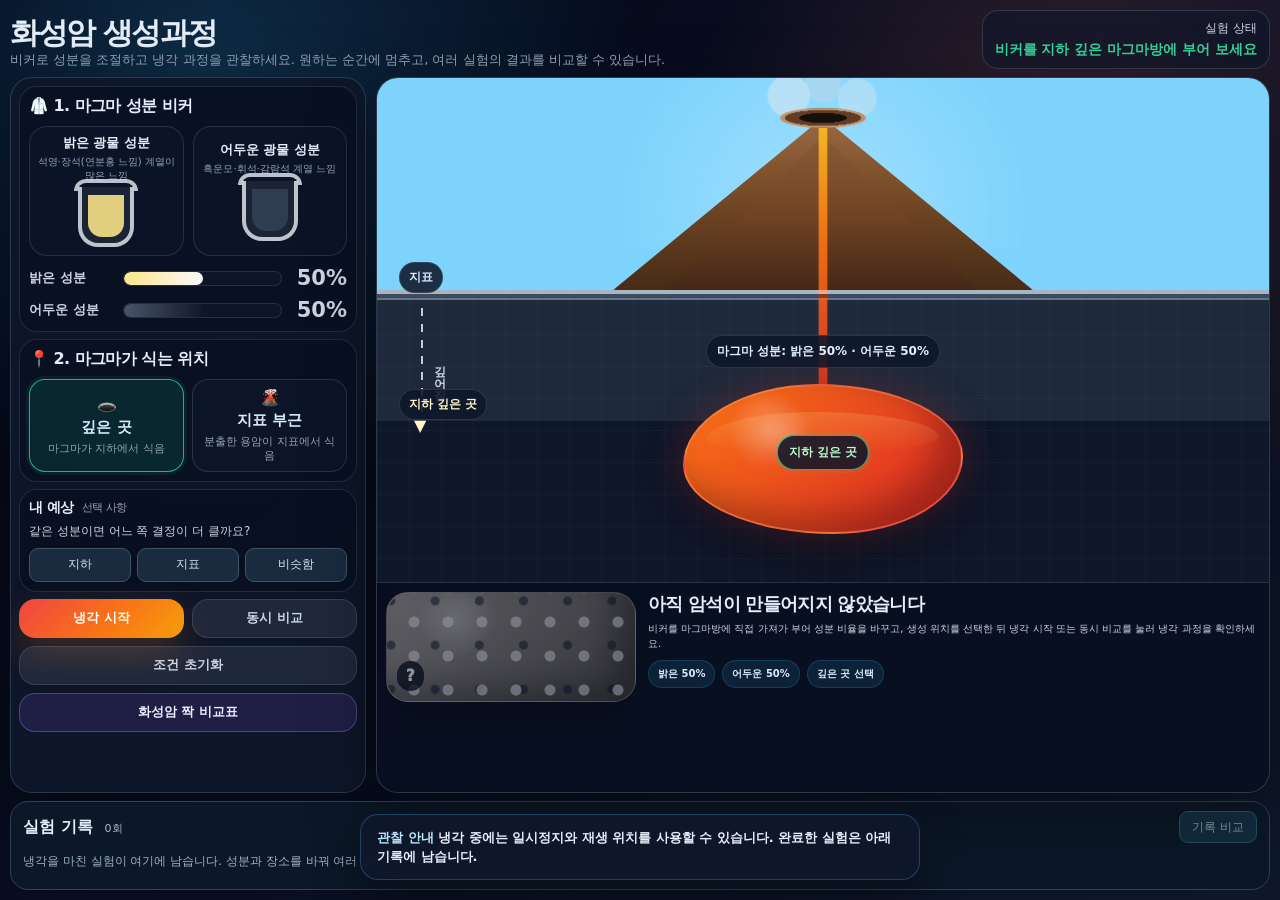
==== commit df39e5f6: "Restore volcano and underground context and enlarge composition comparisons" ====
--- a/index.html
+++ b/index.html
@@ -1689,9 +1689,9 @@
   </style>
   <link rel="stylesheet" href="./responsive-safe.css?v=20260716-1" />
   <link rel="stylesheet" href="./popup-mobile-fix.css?v=20260716-2" />
-  <link rel="stylesheet" href="./observation.css?v=20261014-3" />
-  <script src="./observation-core.js?v=20261014-3"></script>
-  <script src="./observation.js?v=20261014-3"></script>
+  <link rel="stylesheet" href="./observation.css?v=20261014-4" />
+  <script src="./observation-core.js?v=20261014-4"></script>
+  <script src="./observation.js?v=20261014-4"></script>
 </head>
 <body>
   <main class="app">
--- a/observation.css
+++ b/observation.css
@@ -69,6 +69,7 @@
 .history-modal.show { display: grid; }
 .history-modal-card { display: grid; grid-template-rows: auto minmax(0, 1fr) auto; width: min(1120px, 97vw); height: min(830px, 95dvh); border: 1px solid #3e5266; border-radius: 20px; overflow: hidden; background: #0e1b2d; }
 .history-compare-grid { padding: 12px; display: grid; grid-template-columns: repeat(2, minmax(0, 1fr)); grid-auto-rows: minmax(180px, 1fr); gap: 12px; overflow: auto; min-height: 0; }
+.history-compare-grid:has(> .history-compare-card:only-child) { grid-template-columns: minmax(0, 1fr); }
 .history-compare-card { min-width: 0; display: grid; grid-template-rows: auto minmax(110px, 1fr) auto; border: 1px solid #3a4e62; border-radius: 13px; background: #142439; overflow: hidden; }
 .history-compare-card-head { padding: 9px 12px; border-bottom: 1px solid #34495d; }
 .history-compare-card-head small { color: #9fbed1; font-size: 10px; }
@@ -92,6 +93,61 @@
 .photo-modal-body { position: relative; overflow: auto; display: block; padding: 12px; }
 .photo-modal-body img { width: 100%; height: 100%; max-width: 100%; max-height: 100%; border-radius: 12px; object-fit: contain; transform: scale(var(--photo-zoom, 1)); transform-origin: center; background: transparent; box-shadow: none; }
 .photo-modal-head, .photo-modal-head .head-actions { flex-wrap: wrap; }
+.composition-display { padding-top: 8px; }
+.composition-numbers { display: grid; grid-template-columns: repeat(2, minmax(0, 1fr)); gap: 20px; }
+.composition-numbers > span { display: flex; justify-content: space-between; align-items: baseline; gap: 7px; font-size: 13px; font-weight: 700; }
+.composition-bright { color: #ffe7a1; }
+.composition-dark { color: #d1dce8; }
+.composition-numbers strong { font-size: 30px; line-height: 1.1; font-variant-numeric: tabular-nums; }
+.composition-numbers strong small { margin-left: 2px; font-size: 16px; color: inherit; }
+.composition-band { display: flex; height: 12px; margin-top: 8px; border: 1px solid #92a7ba; border-radius: 6px; overflow: hidden; }
+.composition-band > span:first-child { background: #fde68a; }
+.composition-band > span:last-child { background: #526477; }
+.history-compare-card-head .composition-display { margin-top: 3px; }
+.history-compare-card-head > small { font-size: 12px; }
+.history-compare-card-head h3 { font-size: 19px; }
+.history-compare-card-head .composition-band { height: 12px; }
+.left .meter-row { grid-template-columns: 86px minmax(0, 1fr) 57px; font-size: 13px; }
+.left .meter { height: 15px; }
+#brightText, #darkText { font-size: 21px; font-variant-numeric: tabular-nums; text-align: right; }
+.geology-layout { display: grid; grid-template-columns: minmax(0, 1fr) minmax(280px, 31%); gap: 12px; height: 100%; min-height: 0; }
+.geology-map { display: grid; grid-template-rows: auto minmax(0, 1fr); min-width: 0; min-height: 0; overflow: hidden; border: 1px solid #4b647d; border-radius: 18px; background: #14253a; }
+.geology-map-head { padding: 9px 14px 11px; border-bottom: 1px solid #526c82; background: #14273b; }
+.geology-composition-title { display: flex; justify-content: space-between; gap: 10px; align-items: center; font-size: 12px; }
+.geology-composition-title > span { color: #b7d2e3; font-size: 11px; }
+.geology-canvas { position: relative; min-height: 0; overflow: hidden; container-type: size; background: linear-gradient(#ffffff05 1px, transparent 1px), linear-gradient(90deg, #ffffff05 1px, transparent 1px), linear-gradient(180deg, #7dd3fc 0 42%, #66778b 42% 44%, #253448 44% 68%, #111f33 68% 100%); background-size: 30px 30px, 30px 30px, auto; }
+.geology-ground { position: absolute; top: 42%; left: 0; right: 0; height: 4px; background: #e5f2ffb0; box-shadow: 0 4px 0 #0a182480; z-index: 8; }
+.geology-layer { position: absolute; left: 13px; z-index: 22; padding: 6px 9px; border: 1px solid #bcd0df66; border-radius: 9px; background: #0b1c30e8; font-size: 15px; font-weight: 800; }
+.surface-layer { top: calc(42% - 38px); }
+.deep-layer { top: calc(42% + 32px); color: #ffe6a3; }
+.geology-depth { position: absolute; left: 30px; top: calc(42% + 78px); bottom: 24px; width: 2px; background: repeating-linear-gradient(180deg, #d7e5f2 0 7px, transparent 7px 14px); z-index: 20; }
+.geology-depth::after { content: '▼'; position: absolute; bottom: -11px; left: -6px; color: #e2edf8; font-size: 14px; }
+.geology-depth span { position: absolute; left: 9px; top: 32%; writing-mode: vertical-rl; color: #c0d2e2; font-size: 12px; }
+.geology-volcano { position: absolute; left: 40%; top: 15%; width: 76%; height: 27%; transform: translateX(-50%); z-index: 6; }
+.geology-volcano .cone-back { width: 100%; height: 100%; }
+.geology-volcano .cone-front { width: 76%; height: 90%; }
+.geology-volcano .crater { width: 18%; height: 13%; top: -4%; }
+.geology-volcano .smoke { width: 28%; height: 32%; top: -26%; }
+.geology-volcano-label { position: absolute; left: 50%; top: -29px; transform: translateX(-50%); padding: 4px 10px; border-radius: 8px; background: #0b1c30d9; color: #eff7ff; font-size: 14px; font-weight: 800; z-index: 12; }
+.geology-conduit { position: absolute; top: 16%; left: 40%; height: 60%; width: 11px; transform: translateX(-50%); border-radius: 999px; background: linear-gradient(#fbbf24, #f97316 40%, #dc2626); z-index: 7; }
+.geology-lava { position: absolute; inset: 0; width: 100%; height: 100%; pointer-events: none; z-index: 9; }
+.geology-lava path { fill: none; stroke: #ff8b29; stroke-width: 2; stroke-linecap: round; stroke-dasharray: 1; stroke-dashoffset: 1; }
+.geology-site { position: absolute; z-index: 19; }
+.geology-site.deep { left: 40%; top: 75%; width: min(28cqw, 30cqh, 210px); transform: translate(-50%, -50%); }
+.geology-site.surface { left: 79%; top: 42%; width: min(25cqw, 32cqh, 180px); transform: translate(-50%, -100%); }
+.geology-site .geology-rock { display: block; width: 100% !important; height: auto !important; position: relative !important; top: auto !important; left: auto !important; bottom: auto !important; transform: none !important; }
+.geology-site-label { position: absolute; left: 50%; top: calc(100% + 6px); min-width: 122px; transform: translateX(-50%); text-align: center; border: 1px solid #7ad1e7; border-radius: 9px; padding: 5px 9px; background: #10243beF; box-shadow: 0 3px 12px #02101c66; }
+.geology-site-label strong { display: block; color: #e8f6ff; font-size: 13px; }
+.geology-site-state { display: block; color: #b9d5e7; font-size: 11px; margin-top: 2px; white-space: nowrap; }
+.geology-details.observation-grid { grid-template-columns: minmax(0, 1fr); grid-template-rows: repeat(2, minmax(0, 1fr)); gap: 10px; }
+.geology-details.observation-grid.single-observation { grid-template-rows: minmax(0, 1fr); }
+.geology-details .observation-card-head { padding: 7px 11px; }
+.geology-details .location-caption { display: block; font-size: 10px; }
+.geology-details .observation-card-head h3 { font-size: 17px; margin-top: 3px; }
+.geology-details .observation-sample-area { --lens-reserve: 0px; padding: 17px 7px 5px; }
+.geology-details .sample-label { font-size: 10px; top: 5px; left: 10px; }
+.geology-details .observation-card-foot { min-height: 37px; padding: 6px 10px; }
+.geology-details .growth-state { font-size: 12px; }
 @media (min-width: 901px) and (min-height: 651px) {
   .app { height: 100dvh; min-height: 0; padding: 10px 0; gap: 8px; }
   .app > header h1 { font-size: 30px; }
@@ -106,10 +162,10 @@
   .left .beaker-label { margin-bottom: 4px; }
   .left .location { min-height: 78px; padding: 8px; }
   .left .primary, .left .secondary { min-height: 39px; padding: 8px; font-size: 13px; }
-  .lab { display: grid; grid-template-rows: minmax(250px, 1fr) auto; min-height: 0; }
+  .lab { display: grid; grid-template-rows: minmax(240px, 1fr) 210px; min-height: 0; }
   .lab .stage { min-height: 0; height: auto; }
   .lab .volcano { transform: translateX(-50%) scale(.72); transform-origin: bottom center; }
-  .lab .result-panel { padding: 9px; }
+  .lab .result-panel { height: 210px; padding: 9px; overflow: auto; }
   .lab .rock-preview { height: 110px; }
   .lab .result-text h2 { font-size: 18px; }
   .lab .result-text p, .lab .fact { font-size: 10px; }
@@ -159,6 +215,38 @@
   .summary-rock strong { font-size: 16px; }
   .summary-photo { height: 70px; }
   .summary-rock p { display: none; }
+  .geology-layout { grid-template-columns: minmax(0, 1fr); grid-template-rows: minmax(0, 1.2fr) minmax(0, 1fr); gap: 6px; }
+  .geology-map { border-radius: 12px; }
+  .geology-map-head { padding: 6px 9px 8px; }
+  .geology-composition-title { font-size: 11px; }
+  .geology-composition-title > span { font-size: 10px; }
+  .composition-numbers { gap: 12px; }
+  .composition-numbers > span { font-size: 11px; }
+  .composition-numbers strong { font-size: 24px; }
+  .composition-numbers strong small { font-size: 13px; }
+  .composition-band { height: 9px; margin-top: 5px; }
+  .geology-layer { left: 8px; padding: 4px 6px; font-size: 11px; }
+  .surface-layer { top: calc(42% - 28px); }
+  .deep-layer { top: calc(42% + 10px); }
+  .geology-depth { left: 22px; top: calc(42% + 42px); bottom: 15px; }
+  .geology-depth span { font-size: 10px; }
+  .geology-volcano-label { font-size: 10px; top: -20px; padding: 3px 7px; }
+  .geology-conduit { width: 7px; }
+  .geology-site-label { min-width: 94px; padding: 3px 6px; top: calc(100% + 2px); }
+  .geology-site-label strong { font-size: 10px; }
+  .geology-site-state { font-size: 9px; margin-top: 1px; }
+  .geology-details.observation-grid { grid-template-columns: repeat(2, minmax(0, 1fr)); grid-template-rows: minmax(0, 1fr); gap: 6px; }
+  .geology-details.observation-grid.single-observation { grid-template-columns: minmax(0, 1fr); }
+  .geology-details .observation-card-head { padding: 5px 8px; }
+  .geology-details .observation-card-head h3 { font-size: 13px; }
+  .geology-details .location-caption { font-size: 9px; }
+  .geology-details .observation-card-foot { display: block; min-height: 30px; padding: 4px 7px; }
+  .geology-details .growth-state { font-size: 10px; }
+  .geology-details .sample-label { display: none; }
+  .history-compare-card-head .composition-numbers { display: block; }
+  .history-compare-card-head .composition-numbers > span { font-size: 11px; }
+  .history-compare-card-head .composition-numbers > span + span { margin-top: 3px; }
+  .history-compare-card-head .composition-numbers strong { font-size: 24px; }
 }
 @media (orientation: landscape) and (max-height: 650px) {
   .observation-window .cooling-scene { padding: 5px; }
@@ -174,4 +262,20 @@
   .observation-notes p { font-size: 10px; }
   .history-panel { max-height: 136px; overflow: hidden; }
   .history-compare-grid { grid-auto-rows: minmax(180px, 1fr); }
+  .geology-layout { grid-template-columns: minmax(0, 1fr) minmax(230px, 31%); grid-template-rows: minmax(0, 1fr); }
+  .geology-map-head { padding: 5px 9px 7px; }
+  .geology-composition-title { font-size: 10px; }
+  .geology-composition-title > span { font-size: 9px; }
+  .geology-map .composition-numbers strong { font-size: 22px; }
+  .geology-map .composition-numbers > span { font-size: 11px; }
+  .geology-map .composition-band { height: 8px; margin-top: 4px; }
+  .geology-details.observation-grid { grid-template-columns: minmax(0, 1fr); grid-template-rows: repeat(2, minmax(0, 1fr)); }
+  .geology-details.observation-grid.single-observation { grid-template-rows: minmax(0, 1fr); }
+  .geology-details .observation-card-head { padding: 4px 8px; }
+  .geology-details .observation-card-head h3 { font-size: 13px; }
+  .geology-details .location-caption { display: none; }
+  .geology-details .observation-card-foot { min-height: 27px; padding: 3px 8px; display: flex; }
+  .geology-details .sample-photo { font-size: 9px; padding: 3px 5px; min-height: 23px; }
+  .geology-details .sample-label { display: none; }
+  .geology-details .observation-sample-area { padding: 3px; }
 }
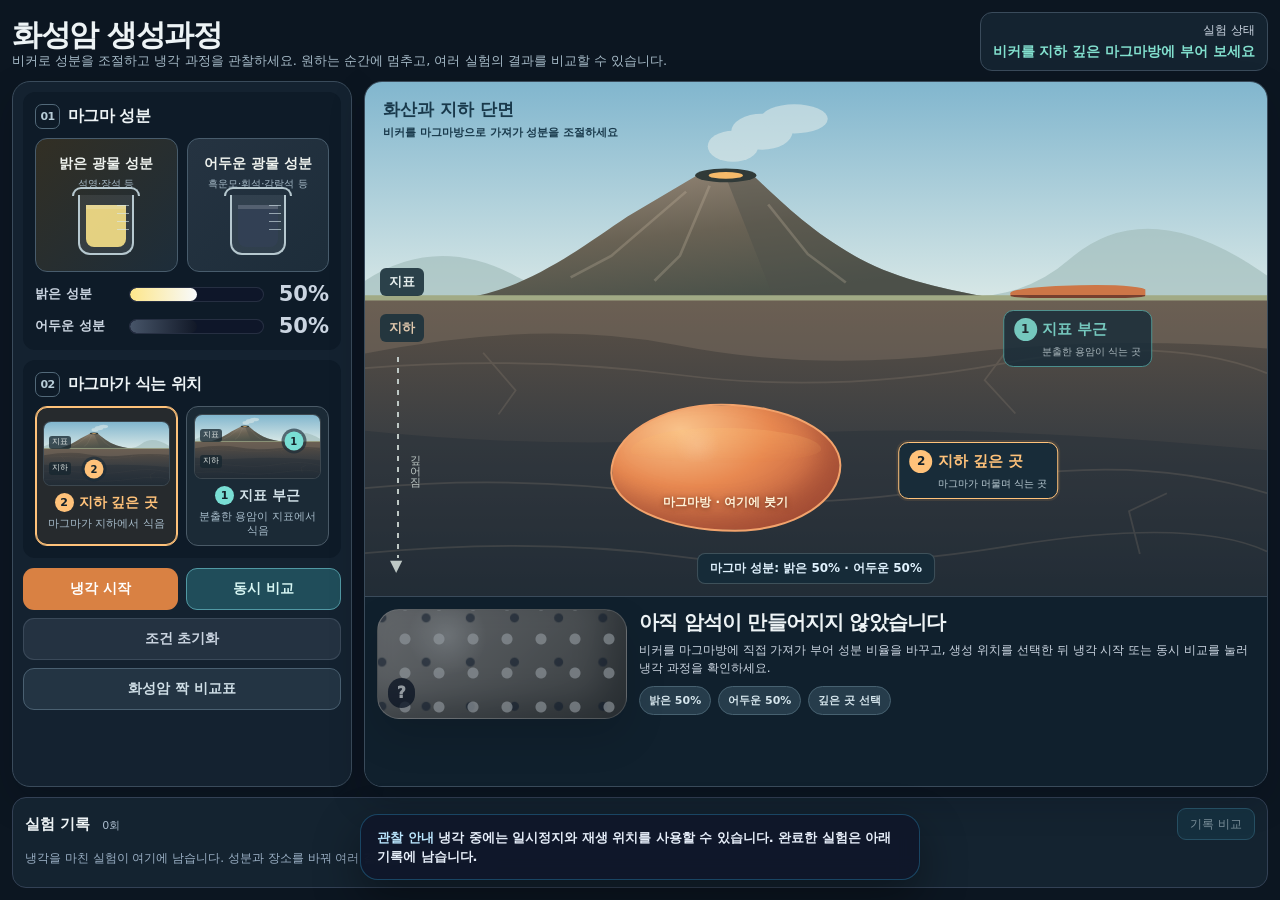
==== commit 2942de50: "Redesign the igneous lab with consistent location diagrams and remove prediction selection" ====
--- a/index.html
+++ b/index.html
@@ -1689,15 +1689,15 @@
   </style>
   <link rel="stylesheet" href="./responsive-safe.css?v=20260716-1" />
   <link rel="stylesheet" href="./popup-mobile-fix.css?v=20260716-2" />
-  <link rel="stylesheet" href="./observation.css?v=20261014-4" />
-  <script src="./observation-core.js?v=20261014-4"></script>
-  <script src="./observation.js?v=20261014-4"></script>
+  <link rel="stylesheet" href="./observation.css?v=20261014-5" />
+  <script src="./observation-core.js?v=20261014-5"></script>
+  <script src="./observation.js?v=20261014-5"></script>
 </head>
 <body>
   <main class="app">
     <header>
       <div>
-        <span class="badge">🌋 화성암 생성과정</span>
+        <span class="badge">지권의 변화 · 가상실험</span>
         <h1>화성암 생성과정</h1>
         <p class="lead">
           비커로 성분을 조절하고 냉각 과정을 관찰하세요. 원하는 순간에 멈추고, 여러 실험의 결과를 비교할 수 있습니다.
@@ -1711,17 +1711,17 @@
     <section class="main">
       <aside class="panel left">
         <div class="box">
-          <h2>🥼 1. 마그마 성분 비커</h2>
+          <h2><span class="step-number">01</span> 마그마 성분</h2>
           <div class="beakers">
             <button class="beaker-card" id="brightBtn" data-type="bright" style="--liquid:#fde68a" type="button">
               <div class="beaker-label">밝은 광물 성분</div>
-              <div class="beaker-desc">석영·장석(연분홍 느낌) 계열이 많은 느낌</div>
+              <div class="beaker-desc">석영·장석 등</div>
               <div class="beaker"><div class="liquid"></div></div>
             </button>
 
             <button class="beaker-card" id="darkBtn" data-type="dark" style="--liquid:#334155" type="button">
               <div class="beaker-label">어두운 광물 성분</div>
-              <div class="beaker-desc">흑운모·휘석·감람석 계열 느낌</div>
+              <div class="beaker-desc">흑운모·휘석·감람석 등</div>
               <div class="beaker"><div class="liquid"></div></div>
             </button>
           </div>
@@ -1741,28 +1741,16 @@
         </div>
 
         <div class="box">
-          <h2>📍 2. 마그마가 식는 위치</h2>
+          <h2><span class="step-number">02</span> 마그마가 식는 위치</h2>
           <div class="location-grid">
-            <button class="location active" data-location="deep" type="button">
-              🕳️
-              <strong>깊은 곳</strong>
+            <button class="location active" data-location="deep" type="button" aria-pressed="true">
+              <strong><span class="place-number">2</span> 지하 깊은 곳</strong>
               <small>마그마가 지하에서 식음</small>
             </button>
-            <button class="location" data-location="surface" type="button">
-              🌋
-              <strong>지표 부근</strong>
+            <button class="location" data-location="surface" type="button" aria-pressed="false">
+              <strong><span class="place-number">1</span> 지표 부근</strong>
               <small>분출한 용암이 지표에서 식음</small>
             </button>
-          </div>
-        </div>
-
-        <div class="box prediction-box">
-          <h2>내 예상 <small>선택 사항</small></h2>
-          <p>같은 성분이면 어느 쪽 결정이 더 클까요?</p>
-          <div class="prediction-choices" role="group" aria-label="같은 성분에서 결정 크기 예상">
-            <button type="button" data-prediction="deep" aria-pressed="false">지하</button>
-            <button type="button" data-prediction="surface" aria-pressed="false">지표</button>
-            <button type="button" data-prediction="same" aria-pressed="false">비슷함</button>
           </div>
         </div>
 
@@ -1779,22 +1767,13 @@
 
       <section class="panel lab">
         <div class="stage" id="stage">
-          <div class="sky-glow"></div>
-          <div class="ground"></div>
           <div class="depth-arrow"></div>
           <div class="layer-label label-surface">지표</div>
-          <div class="layer-label label-deep">지하 깊은 곳</div>
-
-          <div class="volcano">
-            <div class="smoke"></div>
-            <div class="cone-back"></div>
-            <div class="conduit"></div>
-            <div class="cone-front"></div>
-            <div class="crater"></div>
-          </div>
-
-          <div class="cooling-marker surface" id="surfaceMarker">지표 부근 · 분출 후</div>
-          <div class="cooling-marker deep active" id="deepMarker">지하 깊은 곳</div>
+          <div class="layer-label label-deep">지하</div>
+          <div class="stage-caption">화산과 지하 단면<span>비커를 마그마방으로 가져가 성분을 조절하세요</span></div>
+          <div class="stage-surface-site" aria-hidden="true"></div>
+          <div class="cooling-marker surface" id="surfaceMarker"><strong><span class="place-number">1</span> 지표 부근</strong><small>분출한 용암이 식는 곳</small></div>
+          <div class="cooling-marker deep active" id="deepMarker"><strong><span class="place-number">2</span> 지하 깊은 곳</strong><small>마그마가 머물며 식는 곳</small></div>
           <div class="mix-label" id="mixLabel">마그마 성분: 밝은 50% · 어두운 50%</div>
           <div class="magma-chamber" id="magmaChamber"></div>
         </div>
@@ -1866,7 +1845,7 @@
           <div class="bar"><div class="bar-fill" id="bar2Fill"></div></div>
           <span id="bar2Text">0%</span>
         </div>
-        <div class="observation-notes"><p id="predictionRecord" hidden></p><p class="foot-note" id="coolingNote">결정이 생기고 자라는 과정을 관찰합니다.</p><small id="coolingModelNote"></small></div>
+        <div class="observation-notes"><p class="foot-note" id="coolingNote">결정이 생기고 자라는 과정을 관찰합니다.</p><small id="coolingModelNote"></small></div>
       </div>
     </div>
   </div>
@@ -2138,6 +2117,7 @@
 
       els.deepMarker.classList.toggle("active", locationType === "deep");
       els.surfaceMarker.classList.toggle("active", locationType === "surface");
+      els.stage.dataset.place = locationType;
 
       els.facts.innerHTML = `
         <span class="fact">밝은 ${bright}%</span>
@@ -2287,7 +2267,10 @@
 
     function setLocation(type) {
       locationType = type;
-      document.querySelectorAll('.location').forEach(btn => btn.classList.toggle('active', btn.dataset.location === type));
+      document.querySelectorAll('.location').forEach(btn => {
+        btn.classList.toggle('active', btn.dataset.location === type);
+        btn.setAttribute('aria-pressed', String(btn.dataset.location === type));
+      });
       els.statusText.textContent = type === 'deep' ? '지하 깊은 곳 선택' : '지표 부근 선택';
       showTip(type === 'surface'
         ? '<strong>용어 확인!</strong> 지하에서는 마그마, 지표 밖으로 나온 뒤에는 용암이라고 불러요.'
@@ -2412,7 +2395,7 @@
       comparisonResults.innerHTML = ['deep', 'surface'].map(place => {
         const rock = run.rocks[place];
         const location = place === 'deep' ? '지하 깊은 곳 · 느린 냉각' : '지표 부근 · 빠른 냉각';
-        return `<article class="summary-rock"><button type="button" class="summary-photo" data-photo-rock="${rock.name}" aria-label="${rock.name} 실제 암석 사진 확대"><img src="${rockImages[rock.name]}" alt="${rock.name} 실제 암석 사진"></button>
+        return `<article class="summary-rock" data-place="${place}"><button type="button" class="summary-photo" data-photo-rock="${rock.name}" aria-label="${rock.name} 실제 암석 사진 확대"><img src="${rockImages[rock.name]}" alt="${rock.name} 실제 암석 사진"></button>
           <div><small>${location}</small><strong>${rock.name}</strong><small>${rock.type} · ${rock.texture}</small><p>대표 광물: ${rock.minerals}</p></div></article>`;
       }).join('');
       comparisonResults.querySelectorAll('[data-photo-rock]').forEach(button => button.addEventListener('click', () => openPhotoModal(button.dataset.photoRock)));
@@ -2420,11 +2403,11 @@
 
     function resetAll() {
       closeCoolingOverlay();
-      observation.resetPrediction();
       bright = 50;
       locationType = "deep";
       document.querySelectorAll(".location").forEach(btn => {
         btn.classList.toggle("active", btn.dataset.location === "deep");
+        btn.setAttribute('aria-pressed', String(btn.dataset.location === 'deep'));
       });
       resetResultText();
       els.statusText.textContent = "비커를 지하 깊은 마그마방에 부어 보세요";
--- a/observation.css
+++ b/observation.css
@@ -1,13 +1,6 @@
 [hidden] { display: none !important; }
 button:focus-visible, input:focus-visible, [role="button"]:focus-visible { outline: 3px solid #7dd3fc; outline-offset: 3px; }
 .app { width: min(1280px, calc(100vw - 20px)); grid-template-rows: auto minmax(0, 1fr) auto; }
-.prediction-box { padding: 10px 12px; }
-.prediction-box h2 { margin-bottom: 6px; font-size: 14px; }
-.prediction-box h2 small { color: #94a3b8; font-weight: 500; font-size: 11px; }
-.prediction-box p { margin: 0 0 8px; font-size: 12px; color: #cbd5e1; }
-.prediction-choices { display: grid; grid-template-columns: repeat(3, minmax(0, 1fr)); gap: 6px; }
-.prediction-choices button { min-height: 34px; padding: 6px 8px; color: #d8e5f1; border: 1px solid #425267; border-radius: 9px; background: #192b3f; font-size: 12px; cursor: pointer; }
-.prediction-choices button[aria-pressed="true"] { color: #e0f2fe; background: #154961; border-color: #7dd3fc; }
 .history-panel { min-width: 0; border: 1px solid #334155; border-radius: 18px; background: #0c1828; padding: 9px 12px; }
 .history-head { display: flex; align-items: center; justify-content: space-between; gap: 12px; margin-bottom: 7px; }
 .history-head > div { display: flex; align-items: baseline; gap: 12px; }
@@ -63,7 +56,6 @@
 .observation-window .bar { height: 9px; }
 .observation-notes { display: flex; flex-wrap: wrap; align-items: baseline; gap: 4px 14px; }
 .observation-notes p { margin: 0; font-size: 11px; }
-#predictionRecord { color: #a7dced; }
 .observation-notes small { width: 100%; font-size: 10px; color: #889eb5; }
 .history-modal { position: fixed; inset: 0; z-index: 8500; padding: 12px; display: none; place-items: center; background: #020617de; }
 .history-modal.show { display: grid; }
@@ -134,6 +126,7 @@
 .geology-lava path { fill: none; stroke: #ff8b29; stroke-width: 2; stroke-linecap: round; stroke-dasharray: 1; stroke-dashoffset: 1; }
 .geology-site { position: absolute; z-index: 19; }
 .geology-site.deep { left: 40%; top: 75%; width: min(28cqw, 30cqh, 210px); transform: translate(-50%, -50%); }
+.geology-origin { position: absolute; z-index: 18; left: 40%; top: 75%; width: min(28cqw, 30cqh, 210px); aspect-ratio: 1.6; transform: translate(-50%, -50%); border-radius: 50%; border: 2px solid #fc9a5399; background: radial-gradient(ellipse at 35% 25%, #ffb566, #f97316 50%, #9c2525); }
 .geology-site.surface { left: 79%; top: 42%; width: min(25cqw, 32cqh, 180px); transform: translate(-50%, -100%); }
 .geology-site .geology-rock { display: block; width: 100% !important; height: auto !important; position: relative !important; top: auto !important; left: auto !important; bottom: auto !important; transform: none !important; }
 .geology-site-label { position: absolute; left: 50%; top: calc(100% + 6px); min-width: 122px; transform: translateX(-50%); text-align: center; border: 1px solid #7ad1e7; border-radius: 9px; padding: 5px 9px; background: #10243beF; box-shadow: 0 3px 12px #02101c66; }
@@ -170,6 +163,7 @@
   .lab .result-text h2 { font-size: 18px; }
   .lab .result-text p, .lab .fact { font-size: 10px; }
 }
+
 @media (max-width: 700px) {
   .history-panel { padding: 8px; border-radius: 13px; }
   .history-head h2 { font-size: 14px; }
@@ -279,3 +273,204 @@
   .geology-details .sample-label { display: none; }
   .geology-details .observation-sample-area { padding: 3px; }
 }
+
+/* Shared visual system: location colors and diagram positions stay consistent in every view. */
+:root { --bg0: #0c1621; --bg1: #111f2c; --panel: #142230; --line: #3a4b5b; --text: #edf3f5; --muted: #a7bbc8; --shadow: 0 14px 36px #020b1433; }
+body { background: #0c1621; }
+.app { width: min(1380px, calc(100vw - 24px)); gap: 12px; }
+.app > header { align-items: center; }
+.app > header h1 { letter-spacing: -.045em; }
+.app > header .status { border-radius: 12px; background: #142330; }
+.status strong { color: #82e0ce; }
+.panel { border-radius: 18px; }
+.left { grid-template-rows: auto auto auto; align-content: start; gap: 12px; background: #142230; }
+.left .box { border: 0; border-radius: 12px; padding: 12px; background: #0e1b28; }
+.box h2 { font-weight: 750; }
+.step-number { display: inline-grid; place-items: center; min-width: 25px; height: 25px; border: 1px solid #526979; border-radius: 7px; font-size: 11px; color: #b7ccd7; font-variant-numeric: tabular-nums; }
+.beaker-card { background: #1d2d3a; border-radius: 12px; border-color: #485c6c; }
+.beaker-card[data-type="bright"] { background: linear-gradient(135deg, #322f24, #1d2d3a); }
+.beaker-card[data-type="dark"] { background: linear-gradient(135deg, #253341, #1d2d3a); }
+.beaker-label { font-size: 14px; color: #eef2ee; }
+.beaker-desc { color: #a9bdca; }
+.beaker { border-width: 2px; border-color: #b6c8cf; border-radius: 0 0 12px 12px; background: #e4f1f515; }
+.beaker::before { border-width: 2px; border-color: #b6c8cf; height: 7px; }
+.beaker::after { content: ''; position: absolute; right: 3px; top: 10px; width: 12px; height: 30px; background: repeating-linear-gradient(#d8e9ee 0 1px, transparent 1px 8px); opacity: .6; }
+.liquid { border-radius: 0 0 8px 8px; box-shadow: inset 0 4px 0 #ffffff30; }
+.primary, .secondary { border-radius: 11px; font-weight: 750; }
+.primary { background: #d98143; color: #fff; box-shadow: none; }
+.compare-btn { background: #204d5a; border-color: #5199a4; color: #d7f6f3; }
+.concept-btn { background: #233443; border-color: #4a6071; color: #cfdee6; }
+.action-stack { gap: 8px; }
+.location { position: relative; overflow: hidden; padding: 8px; background: #1b2a36; border: 1px solid #4a5a67; border-radius: 12px; }
+[data-place="deep"], [data-location="deep"], .geology-site.deep, .geology-origin, .cooling-marker.deep { --place-accent: #ffc27a; --place-tint: #e6a2531c; --place-border: #aa7d4f; }
+[data-place="surface"], [data-location="surface"], .geology-site.surface, .cooling-marker.surface { --place-accent: #79ded4; --place-tint: #72d7ca1c; --place-border: #4b9e9c; }
+.place-number { display: inline-grid; place-items: center; flex: 0 0 auto; width: 23px; height: 23px; border-radius: 50%; background: var(--place-accent); color: #14212a; font-size: 12px; font-weight: 850; vertical-align: middle; }
+.location strong { color: #d2e1e8; font-size: 14px; margin: 7px 0 5px; }
+.location strong .place-number { width: 19px; height: 19px; font-size: 11px; }
+.location small { font-size: 11px; font-weight: 500; color: #a7bcca; }
+.location.active { background: var(--place-tint); border-color: var(--place-accent); box-shadow: inset 0 0 0 1px var(--place-accent); }
+.location.active strong { color: var(--place-accent); }
+.location-scene { position: relative; overflow: hidden; width: 100%; height: 65px; border: 1px solid #ffffff20; border-radius: 8px; background: #202c36; }
+.landscape-art { position: absolute; inset: 0; width: 100%; height: 100%; pointer-events: none; }
+.scene-ground-label, .scene-depth-label { position: absolute; left: 5px; padding: 1px 3px; border-radius: 3px; background: #172630c4; color: #e3e9e6; font-size: 8px; line-height: 1.3; }
+.scene-ground-label { top: 23%; }
+.scene-depth-label { top: 64%; }
+.scene-point { position: absolute; transform: translate(-50%, -50%); width: 19px; height: 19px; display: grid; place-items: center; color: #16242b; font-weight: 850; font-size: 10px; border-radius: 50%; background: var(--place-accent); box-shadow: 0 0 0 3px #1b2b38a6; }
+.scene-point.deep { left: 40%; top: 75%; }
+.scene-point.surface { left: 79%; top: 42%; }
+.stage, .geology-canvas { background: #28353d; container-type: size; }
+.stage-caption { position: absolute; left: 18px; top: 16px; z-index: 12; color: #19394b; font-size: 17px; font-weight: 800; }
+.stage-caption span { display: block; font-size: 11px; font-weight: 600; margin-top: 4px; }
+.stage .layer-label, .geology-layer { left: 15px; padding: 5px 9px; border: 0; border-radius: 6px; color: #e6eeed; background: #1d323ce6; font-size: 13px; }
+.stage .label-surface, .surface-layer { top: calc(42% - 30px); bottom: auto; }
+.stage .label-deep, .deep-layer { top: calc(42% + 16px); bottom: auto; color: #ddc6ac; }
+.stage .depth-arrow, .geology-depth { left: 32px; top: calc(42% + 59px); bottom: 38px; background: repeating-linear-gradient(#bec8c5 0 5px, transparent 5px 11px); }
+.stage .depth-arrow::after, .geology-depth span { color: #bec8c5; font-size: 11px; font-weight: 500; }
+.stage .depth-arrow::before, .geology-depth::after { color: #bec8c5; }
+.stage .magma-chamber { left: 40%; top: 75%; bottom: auto; transform: translate(-50%, -50%); width: min(32cqw, 45cqh, 245px); height: auto; aspect-ratio: 1.8; z-index: 18; border-color: #f2a36c; background: radial-gradient(ellipse at 30% 20%, #f9c38b, #e88951 40%, #a64735); box-shadow: inset -18px -18px 24px #83382966; }
+.stage .magma-chamber::after { content: '마그마방 · 여기에 붓기'; left: 50%; bottom: 15%; padding: 0; background: transparent; color: #fff3d9; font-size: 12px; text-shadow: 0 1px 5px #6f321d; }
+.stage .magma-chamber.drop-target { outline-color: #ffe0a6; }
+.stage-surface-site { position: absolute; left: 79%; top: 42%; width: 15%; height: 13px; transform: translate(-50%, -100%); border-radius: 70% 40% 20% 20%; background: #cd7647; border-bottom: 3px solid #773f2e; z-index: 10; }
+.stage .cooling-marker { padding: 7px 10px; border-radius: 10px; border: 1px solid var(--place-border); background: #182c39; color: #d3e1e7; opacity: .83; box-shadow: none; }
+.cooling-marker strong, .cooling-marker small { display: block; }
+.cooling-marker strong { color: var(--place-accent); font-size: 15px; }
+.cooling-marker small { margin: 4px 0 0 28px; color: #bccdd5; font-size: 10px; font-weight: 500; }
+.stage .cooling-marker.surface { left: 79%; top: calc(42% + 12px); bottom: auto; transform: translateX(-50%); }
+.stage .cooling-marker.deep { left: 68%; top: 70%; bottom: auto; transform: translateX(-50%); }
+.stage .cooling-marker.active { opacity: 1; border-color: var(--place-accent); box-shadow: 0 0 0 2px var(--place-tint); }
+.stage .mix-label { left: 50%; bottom: 12px; top: auto; padding: 6px 12px; border-radius: 8px; border-color: #8d9b9f55; background: #162b38; font-size: 12px; }
+.result-panel { background: #10202d; }
+.fact { background: #263c4b; border-color: #476170; color: #d5e5ec; font-weight: 650; }
+.summary-rock[data-place] { border-color: var(--place-border); background: var(--place-tint); }
+.summary-rock[data-place] small:first-child { color: var(--place-accent); }
+.history-panel { border-radius: 14px; padding: 10px 12px; background: #142330; }
+.history-head h2 { font-size: 15px; }
+.history-card { background: #1a2c3a; border-color: #425c6c; border-radius: 10px; }
+.history-card:has(input:checked) { background: #1c3a45; border-color: #76bdbb; }
+.record-rocks { gap: 6px; }
+.record-rocks > span { padding: 3px 6px; border-radius: 5px; background: var(--place-tint); }
+.record-rocks small { color: var(--place-accent); }
+.cooling-window, .history-modal-card, .photo-modal-card, .concept-modal-card { background: #132330; border-color: #496270; border-radius: 18px; }
+.cooling-head, .photo-modal-head { background: #10202c; }
+.cooling-head h2 { font-size: 23px; }
+.observation-window .cooling-scene { background: #0d1d29; padding: 12px; }
+.geology-map { border-radius: 14px; border-color: #546b73; }
+.geology-map-head { background: #19313e; border-color: #4a6573; }
+.geology-composition-title strong { color: #d5e6ec; font-size: 13px; }
+.geology-volcano-label { left: 40%; top: 10%; transform: translateX(-50%); z-index: 12; border-radius: 5px; background: #294550dd; font-size: 12px; padding: 3px 7px; }
+.geology-lava path { stroke: #f7b261; stroke-width: 8; }
+.geology-site-label { min-width: 142px; border-color: var(--place-border); border-radius: 9px; background: #172d3beF; box-shadow: 0 3px 10px #00132133; padding: 7px 9px; }
+.geology-site-label strong { color: var(--place-accent); font-size: 15px; white-space: nowrap; }
+.geology-site-label .place-number { width: 19px; height: 19px; font-size: 11px; }
+.geology-site-state { font-size: 11px; }
+.geology-site.deep, .geology-origin { top: 73%; }
+.geology-site.surface { width: min(26cqw, 31cqh, 190px); }
+.observation-card[data-place] { border-color: var(--place-border); border-radius: 14px; background: #142c39; }
+.geology-details .observation-card-head { align-items: center; justify-content: start; gap: 9px; background: var(--place-tint); padding: 9px 12px; }
+.geology-details .observation-card-head h3 { font-size: 19px; color: var(--place-accent); }
+.geology-details .location-caption { font-size: 10px; color: #a7c2cf; letter-spacing: 0; }
+.observation-sample-area, .history-model { background: radial-gradient(ellipse at 50% 38%, #2c4654, #152d3b 75%); }
+.observation-rock { border: 0; box-shadow: inset -14px -14px 22px #09172038; }
+.observed-grain { border-color: #ffffff26; box-shadow: inset -1px -2px 3px #0b182529; }
+.grain-marker { border-color: var(--place-accent, #97dad8); box-shadow: 0 0 0 3px #17354580; }
+.observation-card-foot { background: #162c3a; }
+.sample-photo, .close-btn, .photo-zoom-btn { background: #263f4e; border-color: #55717f; color: #d5e9f0; border-radius: 8px; font-weight: 650; }
+.observation-window .mode-progress { background: #10202c; }
+.playback-controls #pausePlayback { background: #245762; border-color: #70b4b8; }
+.observation-window .bar-fill { background: linear-gradient(90deg, #dfa36a, #8dd7ce); }
+.history-modal-card { width: min(1220px, 97vw); height: min(870px, 95dvh); }
+.history-compare-grid { padding: 14px; gap: 14px; }
+.history-compare-card[data-place] { border-color: var(--place-border); border-radius: 13px; }
+.history-compare-card-head { background: linear-gradient(115deg, var(--place-tint), #172e3c); padding: 10px 13px; }
+.history-place-heading { display: flex; align-items: center; gap: 13px; }
+.history-place-heading > .location-scene { width: 112px; height: 77px; flex: 0 0 auto; }
+.history-place-heading > div:last-child { min-width: 0; }
+.history-place-heading .record-id { font-size: 11px; color: #aac3ce; }
+.history-place-heading .place-title { font-size: 18px; font-weight: 800; color: var(--place-accent); margin: 4px 0 0; white-space: nowrap; }
+.history-place-heading .place-number { width: 20px; height: 20px; font-size: 11px; }
+.history-compare-card-head h3 { font-size: 24px; line-height: 1.2; margin: 5px 0 0; color: #f2f5ed; }
+.history-compare-card-head .composition-display { margin-top: 5px; padding-top: 6px; }
+.history-model { position: relative; }
+.model-caption { position: absolute; top: 9px; left: 13px; color: #a3bbc7; font-size: 10px; }
+.history-model .observation-rock { width: min(90cqw, calc((100cqh - 24px) * 1.6), 390px) !important; }
+.history-compare-card-foot { background: #172e3d; }
+.history-compare-card-foot > span { font-size: 12px; }
+
+@media (min-width: 901px) and (min-height: 651px) {
+  .app { padding: 12px 0; gap: 10px; }
+  .main { grid-template-columns: 340px minmax(0, 1fr); gap: 12px; }
+  .left { grid-template-rows: auto auto auto; padding: 10px; gap: 10px; }
+  .left .box { padding: 12px; }
+  .left .beaker-card { min-height: 134px; padding: 10px 6px; }
+  .left .location { min-height: 127px; padding: 7px; }
+  .left .primary, .left .secondary { min-height: 42px; font-size: 14px; }
+  .lab { grid-template-rows: minmax(230px, 1fr) 190px; }
+  .lab .result-panel { height: 190px; padding: 12px; }
+  .lab .result-text h2 { font-size: 20px; }
+  .lab .result-text p { font-size: 12px; }
+  .lab .fact { font-size: 11px; }
+}
+@media (max-width: 900px) {
+  .app { width: 100%; }
+  .left { grid-template-rows: auto auto auto; }
+  .stage-caption { font-size: 15px; }
+  .stage .magma-chamber { width: min(34cqw, 44cqh, 245px); }
+}
+@media (max-width: 700px) {
+  .left .location { min-height: 117px; }
+  .location strong { font-size: 13px; }
+  .location small { font-size: 10px; }
+  .stage-caption { left: 11px; top: 12px; font-size: 13px; }
+  .stage-caption span { font-size: 9px; }
+  .stage .cooling-marker { padding: 6px; }
+  .cooling-marker strong { font-size: 11px; }
+  .cooling-marker small { margin-left: 0; font-size: 9px; }
+  .cooling-marker .place-number { width: 17px; height: 17px; font-size: 10px; }
+  .stage .cooling-marker.deep { left: 73%; }
+  .stage .magma-chamber::after { font-size: 10px; }
+  .stage .mix-label { font-size: 10px; }
+  .geology-map-head { padding: 6px 9px 8px; }
+  .geology-layer { font-size: 10px; left: 8px; padding: 3px 6px; }
+  .surface-layer { top: calc(42% - 21px); }
+  .deep-layer { top: calc(42% + 9px); }
+  .geology-depth { top: calc(42% + 37px); left: 21px; bottom: 20px; }
+  .geology-depth span { font-size: 9px; }
+  .geology-volcano-label { font-size: 9px; top: 7%; }
+  .geology-site-label { min-width: 105px; padding: 4px 6px; top: calc(100% + 2px); }
+  .geology-site-label strong { font-size: 10px; }
+  .geology-site-label .place-number { width: 14px; height: 14px; font-size: 9px; }
+  .geology-site-state { font-size: 9px; }
+  .geology-details .observation-card-head { padding: 6px; gap: 5px; }
+  .geology-details .observation-card-head > .place-number { width: 20px; height: 20px; font-size: 10px; }
+  .geology-details .observation-card-head h3 { font-size: 13px; }
+  .geology-details .location-caption { font-size: 8px; }
+  .history-compare-grid { padding: 7px; gap: 7px; grid-auto-rows: minmax(290px, 1fr); }
+  .history-compare-card-head { padding: 7px; }
+  .history-place-heading { gap: 7px; }
+  .history-place-heading > .location-scene { width: 64px; height: 63px; }
+  .history-place-heading .place-title { white-space: normal; font-size: 12px; line-height: 1.45; }
+  .history-place-heading .place-number { width: 15px; height: 15px; font-size: 9px; }
+  .history-place-heading .record-id { font-size: 9px; }
+  .history-compare-card-head h3 { font-size: 19px; }
+  .history-compare-card-foot > span { font-size: 10px; }
+  .history-compare-card-head .composition-numbers { display: grid; gap: 8px; }
+  .history-compare-card-head .composition-numbers > span { display: block; font-size: 9px; }
+  .history-compare-card-head .composition-numbers > span + span { margin-top: 0; }
+  .history-compare-card-head .composition-numbers strong { display: block; font-size: 24px; margin-top: 3px; }
+  .history-compare-card-head .composition-band { height: 8px; }
+}
+@media (orientation: landscape) and (max-height: 650px) {
+  .history-place-heading > .location-scene { width: 72px; height: 58px; }
+  .history-place-heading .place-title { font-size: 14px; }
+  .history-compare-card-head h3 { font-size: 18px; }
+  .history-compare-card-head .composition-numbers strong { font-size: 24px; }
+  .history-compare-grid { grid-auto-rows: minmax(250px, 1fr); }
+  .geology-details .observation-card-head { padding: 5px 8px; }
+  .geology-details .observation-card-head h3 { font-size: 14px; }
+  .geology-site-label { padding: 4px 6px; }
+  .geology-site-label strong { font-size: 12px; }
+}
+@media (prefers-reduced-motion: reduce) {
+  button, .cooling-marker, .beaker-ghost { transition: none; }
+  .magma-chamber.pouring::before, .magma-bubble { animation: none; }
+}
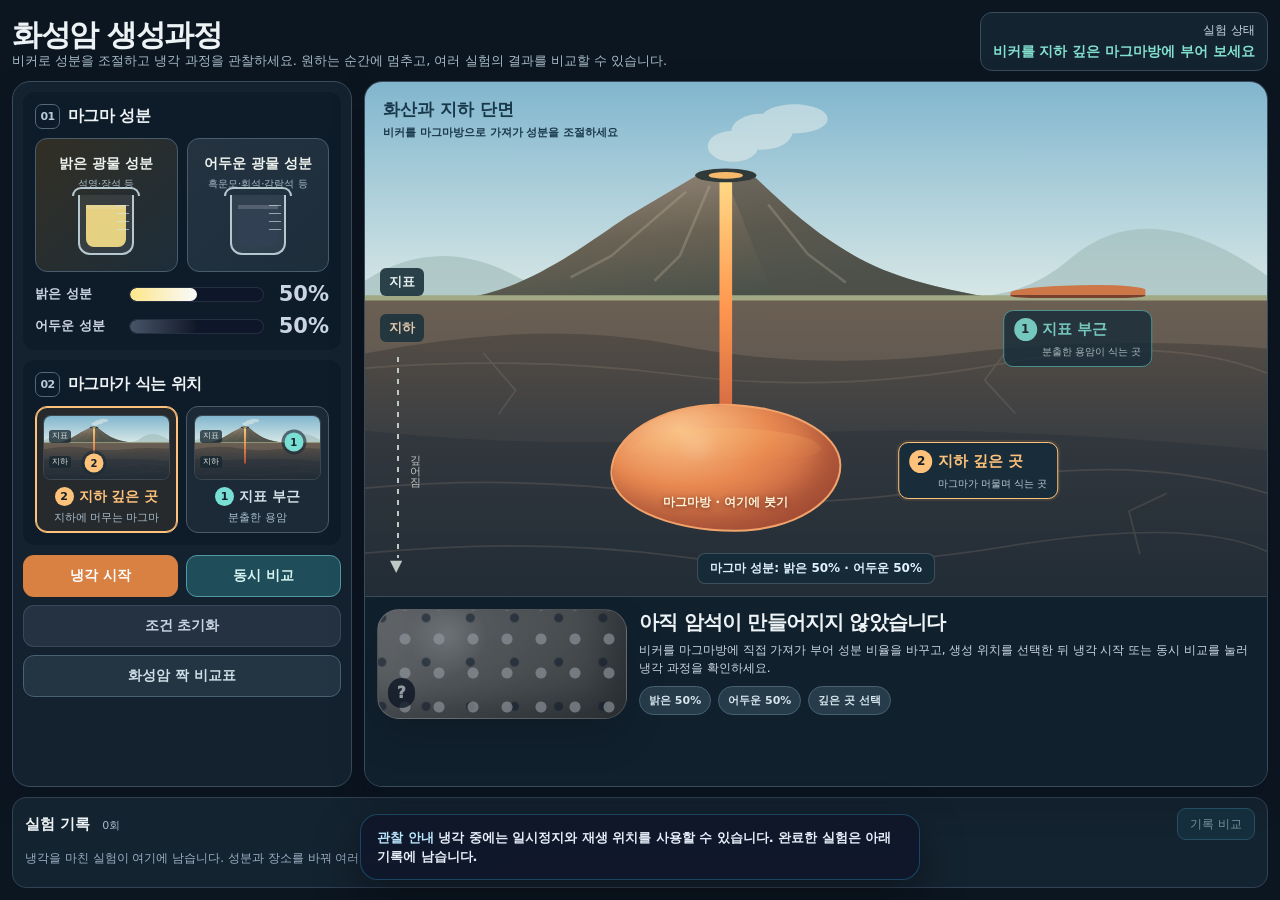
==== commit 482acef9: "Polish geological conduit rendering and enlarge comparison specimens" ====
--- a/index.html
+++ b/index.html
@@ -1745,11 +1745,11 @@
           <div class="location-grid">
             <button class="location active" data-location="deep" type="button" aria-pressed="true">
               <strong><span class="place-number">2</span> 지하 깊은 곳</strong>
-              <small>마그마가 지하에서 식음</small>
+              <small>지하에 머무는 마그마</small>
             </button>
             <button class="location" data-location="surface" type="button" aria-pressed="false">
               <strong><span class="place-number">1</span> 지표 부근</strong>
-              <small>분출한 용암이 지표에서 식음</small>
+              <small>분출한 용암</small>
             </button>
           </div>
         </div>
--- a/observation.css
+++ b/observation.css
@@ -383,16 +383,16 @@
 .history-compare-card[data-place] { border-color: var(--place-border); border-radius: 13px; }
 .history-compare-card-head { background: linear-gradient(115deg, var(--place-tint), #172e3c); padding: 10px 13px; }
 .history-place-heading { display: flex; align-items: center; gap: 13px; }
-.history-place-heading > .location-scene { width: 112px; height: 77px; flex: 0 0 auto; }
+.history-place-heading > .location-scene { width: 112px; height: 68px; flex: 0 0 auto; }
 .history-place-heading > div:last-child { min-width: 0; }
 .history-place-heading .record-id { font-size: 11px; color: #aac3ce; }
 .history-place-heading .place-title { font-size: 18px; font-weight: 800; color: var(--place-accent); margin: 4px 0 0; white-space: nowrap; }
 .history-place-heading .place-number { width: 20px; height: 20px; font-size: 11px; }
 .history-compare-card-head h3 { font-size: 24px; line-height: 1.2; margin: 5px 0 0; color: #f2f5ed; }
-.history-compare-card-head .composition-display { margin-top: 5px; padding-top: 6px; }
+.history-compare-card-head .composition-display { margin-top: 0; padding-top: 6px; }
 .history-model { position: relative; }
 .model-caption { position: absolute; top: 9px; left: 13px; color: #a3bbc7; font-size: 10px; }
-.history-model .observation-rock { width: min(90cqw, calc((100cqh - 24px) * 1.6), 390px) !important; }
+.history-model .observation-rock { width: min(92cqw, 150cqh, 390px) !important; }
 .history-compare-card-foot { background: #172e3d; }
 .history-compare-card-foot > span { font-size: 12px; }
 
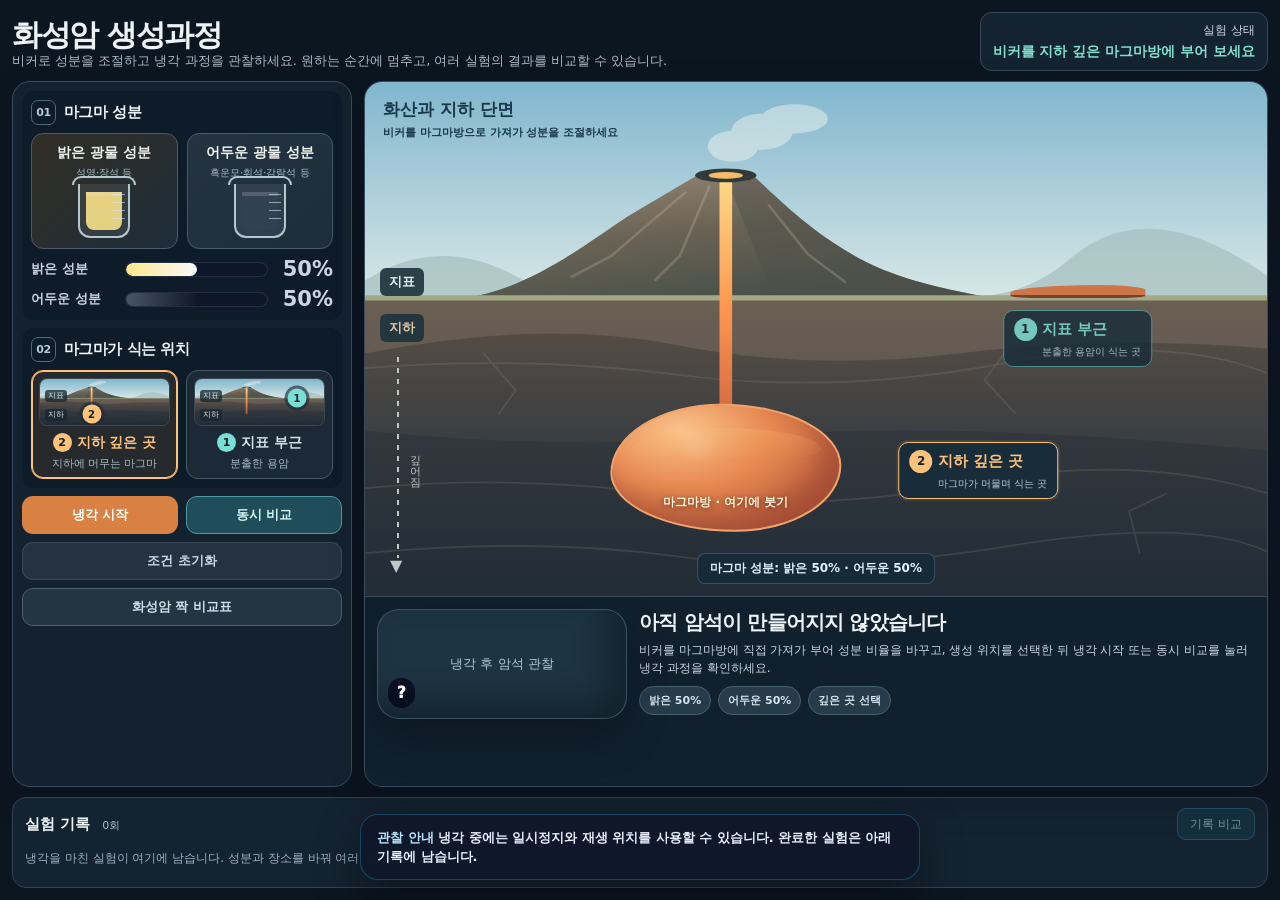
==== commit 44ac0ae4: "Refresh lab asset versions for the final layout" ====
--- a/index.html
+++ b/index.html
@@ -1689,9 +1689,9 @@
   </style>
   <link rel="stylesheet" href="./responsive-safe.css?v=20260716-1" />
   <link rel="stylesheet" href="./popup-mobile-fix.css?v=20260716-2" />
-  <link rel="stylesheet" href="./observation.css?v=20261014-5" />
-  <script src="./observation-core.js?v=20261014-5"></script>
-  <script src="./observation.js?v=20261014-5"></script>
+  <link rel="stylesheet" href="./observation.css?v=20261014-6" />
+  <script src="./observation-core.js?v=20261014-6"></script>
+  <script src="./observation.js?v=20261014-6"></script>
 </head>
 <body>
   <main class="app">
--- a/observation.css
+++ b/observation.css
@@ -340,6 +340,10 @@
 .stage .cooling-marker.active { opacity: 1; border-color: var(--place-accent); box-shadow: 0 0 0 2px var(--place-tint); }
 .stage .mix-label { left: 50%; bottom: 12px; top: auto; padding: 6px 12px; border-radius: 8px; border-color: #8d9b9f55; background: #162b38; font-size: 12px; }
 .result-panel { background: #10202d; }
+.rock-preview:not(.ready) { background: #1d3443; opacity: 1; }
+.rock-preview:not(.ready)::before { background: none; }
+.rock-preview:not(.ready)::after { content: '냉각 후 암석 관찰'; position: absolute; inset: 0; display: grid; place-items: center; color: #b2c9d3; font-size: 13px; }
+.rock-preview:not(.ready) .rock-photo-hint { display: none; }
 .fact { background: #263c4b; border-color: #476170; color: #d5e5ec; font-weight: 650; }
 .summary-rock[data-place] { border-color: var(--place-border); background: var(--place-tint); }
 .summary-rock[data-place] small:first-child { color: var(--place-accent); }
@@ -416,6 +420,18 @@
   .stage-caption { font-size: 15px; }
   .stage .magma-chamber { width: min(34cqw, 44cqh, 245px); }
 }
+@media (min-width: 901px) and (min-height: 651px) and (max-height: 950px) {
+  .left { padding: 9px; gap: 8px; }
+  .left .box { padding: 9px; }
+  .left .box h2 { margin-bottom: 8px; font-size: 15px; }
+  .left .beaker-card { min-height: 116px; padding: 8px 6px; }
+  .left .beaker { width: 52px; height: 54px; }
+  .left .liquid { height: 38px; }
+  .left .percent-card { margin-top: 8px; gap: 6px; }
+  .left .location { min-height: 109px; }
+  .left .location-scene { height: 48px; }
+  .left .primary, .left .secondary { min-height: 38px; padding: 8px; font-size: 13px; }
+}
 @media (max-width: 700px) {
   .left .location { min-height: 117px; }
   .location strong { font-size: 13px; }
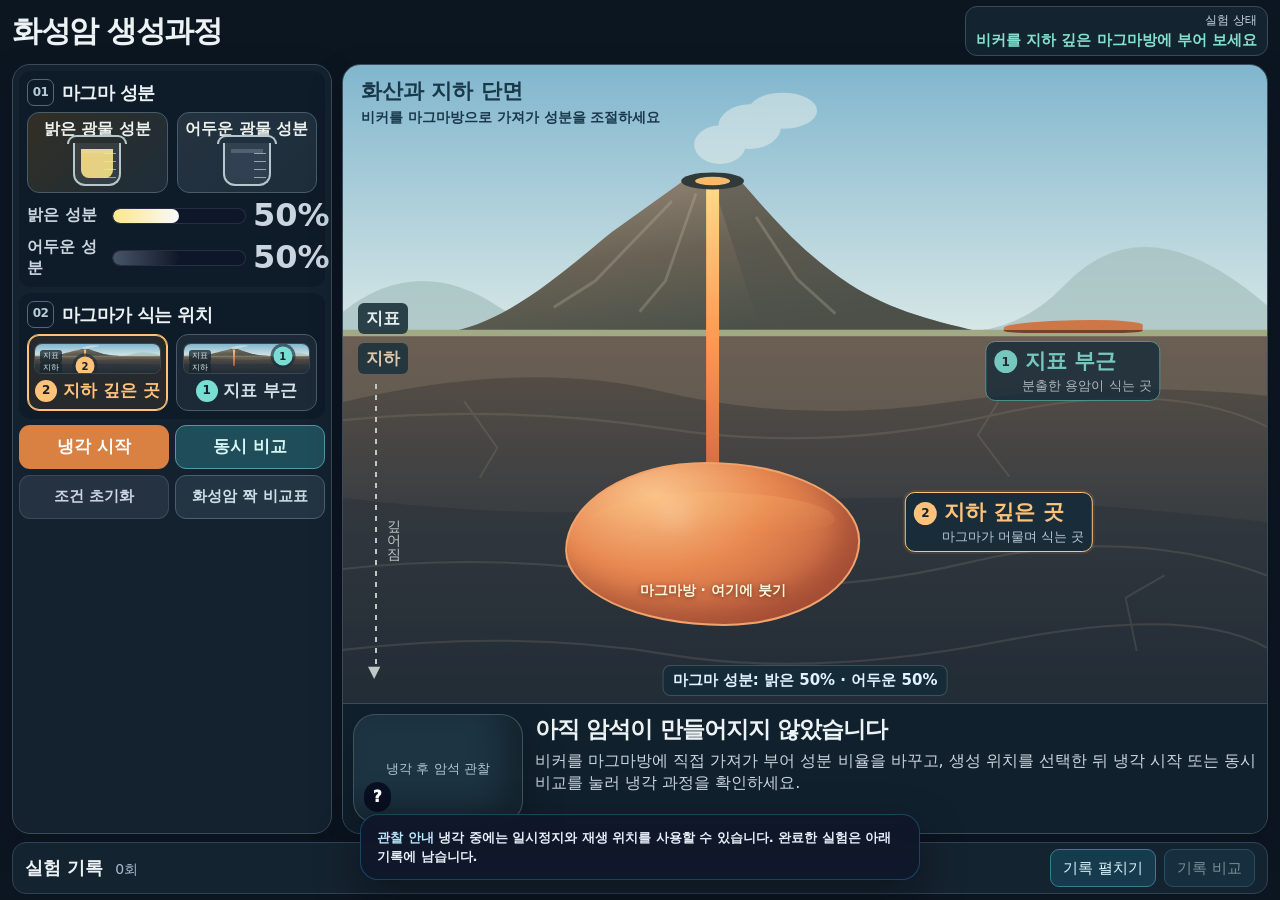
==== commit c385efcd: "Enlarge notebook lab controls and specimens with scroll-free records" ====
--- a/index.html
+++ b/index.html
@@ -1689,9 +1689,9 @@
   </style>
   <link rel="stylesheet" href="./responsive-safe.css?v=20260716-1" />
   <link rel="stylesheet" href="./popup-mobile-fix.css?v=20260716-2" />
-  <link rel="stylesheet" href="./observation.css?v=20261014-6" />
-  <script src="./observation-core.js?v=20261014-6"></script>
-  <script src="./observation.js?v=20261014-6"></script>
+  <link rel="stylesheet" href="./observation.css?v=20261014-7" />
+  <script src="./observation-core.js?v=20261014-7"></script>
+  <script src="./observation.js?v=20261014-7"></script>
 </head>
 <body>
   <main class="app">
@@ -1801,8 +1801,11 @@
       </section>
     </section>
     <section class="history-panel" aria-labelledby="historyTitle">
-      <div class="history-head"><div><h2 id="historyTitle">실험 기록</h2><span id="historyCount">0회</span></div><button type="button" id="compareHistoryBtn" disabled>기록 비교</button></div>
-      <div class="history-list" id="historyList"></div>
+      <div class="history-head"><div><h2 id="historyTitle">실험 기록</h2><span id="historyCount">0회</span></div><div class="history-actions"><button type="button" id="toggleHistoryBtn" aria-expanded="false" aria-controls="historyDrawer">기록 펼치기</button><button type="button" id="compareHistoryBtn" disabled>기록 비교</button></div></div>
+      <div class="history-drawer" id="historyDrawer" hidden>
+        <div class="history-list" id="historyList"></div>
+        <div class="history-pages"><button type="button" id="historyPrev" aria-label="이전 실험 기록 페이지">이전</button><span id="historyPage" aria-live="polite"></span><button type="button" id="historyNext" aria-label="다음 실험 기록 페이지">다음</button></div>
+      </div>
     </section>
   </main>
 
@@ -1853,6 +1856,7 @@
   <div class="history-modal" id="historyModal" role="dialog" aria-modal="true" aria-labelledby="historyCompareTitle" aria-hidden="true">
     <div class="history-modal-card">
       <div class="cooling-head"><div><h2 id="historyCompareTitle">실험 기록 비교</h2><p id="historyCompareSubtitle"></p></div><button class="close-btn" type="button" id="closeHistoryBtn">닫기</button></div>
+      <div class="history-place-tabs" id="historyPlaceTabs" role="group" aria-label="비교할 생성 장소" hidden></div>
       <div class="history-compare-grid" id="historyCompareGrid"></div>
       <p class="history-model-note">같은 크기의 관찰 모형입니다. 실제 암석의 배율을 나타내지 않습니다. 암석 사진은 각 결과에서 열어볼 수 있습니다.</p>
     </div>
--- a/observation.css
+++ b/observation.css
@@ -490,3 +490,163 @@
   button, .cooling-marker, .beaker-ghost { transition: none; }
   .magma-chamber.pouring::before, .magma-bubble { animation: none; }
 }
+
+/* Keep records available without taking height from the experiment. */
+.history-panel { position: relative; overflow: visible; padding: 6px 12px; max-height: none; z-index: 35; }
+.history-head { margin-bottom: 0; min-height: 38px; }
+.history-head h2 { font-size: 18px; }
+.history-head span { font-size: 14px; }
+.history-head .history-actions { display: flex; align-items: center; gap: 8px; }
+.history-head button { min-height: 38px; font-size: 15px; padding: 6px 12px; }
+.history-drawer { position: absolute; bottom: calc(100% + 8px); left: 0; right: 0; padding: 12px; border: 1px solid #6a8b9d; border-radius: 14px; background: #142d3d; box-shadow: 0 -10px 30px #020b1470; }
+.history-list { display: grid; grid-template-columns: repeat(var(--history-cols, 1), minmax(0, 1fr)); overflow: hidden; gap: 10px; padding-bottom: 0; }
+.history-card { min-width: 0; padding: 10px; }
+.history-card-top { font-size: 16px; }
+.history-card-top label { font-size: 13px; gap: 6px; }
+.history-card input { width: 18px; height: 18px; }
+.history-card p { font-size: 14px; margin: 8px 0; }
+.record-rocks { font-size: 15px; flex-wrap: wrap; }
+.record-rocks small { font-size: 12px; }
+.record-replay { font-size: 14px; min-height: 30px; }
+.history-pages { display: flex; align-items: center; justify-content: center; gap: 14px; margin-top: 10px; }
+.history-pages button { min-height: 34px; border: 1px solid #638396; border-radius: 7px; background: #254555; color: #e3f2f5; padding: 4px 14px; font-size: 14px; cursor: pointer; }
+.history-pages button:disabled { opacity: .4; cursor: default; }
+.history-pages span { font-size: 14px; font-variant-numeric: tabular-nums; }
+.history-modal-card { grid-template-rows: auto auto minmax(0, 1fr) auto; }
+.history-compare-grid { grid-row: 3; grid-auto-rows: minmax(0, 1fr); overflow: hidden; }
+.history-model-note { grid-row: 4; }
+.history-place-tabs { display: flex; align-items: center; justify-content: center; gap: 12px; padding: 8px 12px; border-bottom: 1px solid #3e5c6c; }
+.history-place-tabs button { display: flex; align-items: center; gap: 8px; padding: 7px 15px; min-height: 42px; border: 1px solid #587383; border-radius: 9px; background: #1c3443; color: #bcd0da; font-size: 17px; cursor: pointer; }
+.history-place-tabs button[aria-pressed="true"] { border-color: var(--place-accent); background: var(--place-tint); color: var(--place-accent); }
+.history-compare-card { min-height: 0; grid-template-rows: auto minmax(0, 1fr) auto; }
+
+@media (min-width: 901px) {
+  html, body { height: 100%; overflow: hidden; }
+  .app { height: 100dvh; min-height: 0; padding: 6px 0; gap: 8px; grid-template-rows: auto minmax(0, 1fr) auto; }
+  .app > header { min-height: 42px; }
+  .app > header h1 { margin: 0; font-size: 30px; }
+  .app > header .badge, .app > header .lead { display: none; }
+  .app > header .status { max-width: 310px; padding: 5px 10px; font-size: 12px; }
+  .app > header .status strong { margin-top: 2px; font-size: 15px; }
+  .main { min-height: 0; grid-template-columns: 320px minmax(0, 1fr); gap: 10px; }
+  .left { min-height: 0; max-height: none; grid-template-columns: minmax(0, 1fr); grid-template-rows: auto auto auto; padding: 6px; gap: 6px; overflow: hidden; align-content: start; }
+  .left .box { padding: 8px; }
+  .left .box h2 { font-size: 18px; line-height: 1.3; margin-bottom: 6px; }
+  .step-number { width: 27px; height: 27px; font-size: 12px; }
+  .left .beaker-card { min-height: 80px; padding: 6px; }
+  .left .beaker-label { font-size: 16px; margin-bottom: 5px; line-height: 1.2; }
+  .left .beaker-desc { display: none; }
+  .left .beaker { width: 48px; height: 43px; border-width: 2px; }
+  .left .liquid { height: 29px; }
+  .left .percent-card { margin-top: 6px; gap: 4px; }
+  .left .meter-row { grid-template-columns: 78px minmax(0, 1fr) 64px; font-size: 16px; gap: 7px; }
+  .left .meter { height: 16px; }
+  #brightText, #darkText { font-size: 32px; line-height: 1.05; }
+  .left .location { min-height: 77px; padding: 6px; }
+  .left .location-scene { height: 31px; }
+  .left .location strong { font-size: 17px; line-height: 1.25; margin: 6px 0 0; }
+  .left .location strong .place-number { width: 22px; height: 22px; font-size: 12px; }
+  .left .location small { display: none; }
+  .left .action-stack { grid-template-columns: repeat(2, minmax(0, 1fr)); gap: 6px; }
+  .left .action-row { grid-column: 1 / -1; gap: 6px; }
+  .left .primary, .left .secondary { min-height: 44px; padding: 7px; font-size: 17px; }
+  .left .action-stack > .secondary { font-size: 15px; }
+  .lab { grid-template-rows: minmax(0, 1fr) 130px; }
+  .lab:has(.rock-preview.ready), .lab:has(.result-panel.has-comparison) { grid-template-rows: minmax(0, 1fr) 180px; }
+  .lab .stage { min-height: 0; height: auto; }
+  .lab .result-panel { height: auto; min-height: 0; padding: 10px; grid-template-columns: 170px minmax(0, 1fr); overflow: hidden; }
+  .lab .result-text h2 { font-size: 23px; }
+  .lab .result-text p { font-size: 16px; line-height: 1.4; }
+  .lab .facts, .lab .real-rock-cta { display: none; }
+  .lab .rock-preview { height: 100%; min-height: 0; }
+  .result-panel.has-comparison { grid-template-columns: minmax(0, 1fr); }
+  .result-panel.has-comparison .result-text > p { display: none; }
+  .summary-rock { padding: 7px; }
+  .summary-rock strong { font-size: 24px; }
+  .summary-rock small { font-size: 14px; }
+  .summary-rock p { display: none; }
+  .summary-photo { height: 95px; }
+  .stage-caption { font-size: 21px; top: 12px; }
+  .stage-caption span { font-size: 14px; }
+  .stage .layer-label { font-size: 17px; padding: 4px 8px; }
+  .stage .label-deep { top: calc(42% + 10px); }
+  .stage .depth-arrow { top: calc(42% + 51px); bottom: 39px; }
+  .stage .depth-arrow::after { font-size: 14px; }
+  .stage .cooling-marker strong { font-size: 21px; }
+  .stage .cooling-marker small { font-size: 13px; margin-top: 2px; }
+  .stage .cooling-marker { padding: 5px 8px; }
+  .stage .cooling-marker.deep { left: 71%; top: 67%; }
+  .stage .cooling-marker.surface { top: calc(42% + 8px); }
+  .stage .mix-label { font-size: 15px; bottom: 7px; padding: 5px 9px; }
+  .stage .magma-chamber { width: min(32cqw, 52cqh, 300px); }
+  .stage .magma-chamber::after { font-size: 14px; }
+  .cooling-overlay { padding: 6px; }
+  .cooling-window.observation-window { width: calc(100vw - 12px); height: calc(100dvh - 12px); max-height: none; border-radius: 14px; grid-template-rows: auto minmax(0, 1fr) auto !important; }
+  .observation-window .cooling-head { padding: 9px 12px !important; }
+  .observation-window .cooling-head h2 { font-size: 25px !important; }
+  .observation-window .cooling-head p { font-size: 14px !important; }
+  .observation-window .cooling-head .status { display: none; }
+  .close-btn { min-height: 40px; font-size: 16px !important; }
+  .geology-layout { grid-template-columns: minmax(0, 39%) minmax(0, 1fr); gap: 10px; }
+  .geology-details.observation-grid { grid-template-columns: repeat(2, minmax(0, 1fr)); grid-template-rows: minmax(0, 1fr); gap: 10px; }
+  .geology-details.observation-grid.single-observation { grid-template-columns: minmax(0, 1fr); }
+  .geology-details .observation-card-head { padding: 9px; }
+  .geology-details .observation-card-head h3 { font-size: 24px; }
+  .geology-details .location-caption { display: block; font-size: 13px; }
+  .geology-details .observation-card-head > .place-number { width: 30px; height: 30px; font-size: 16px; }
+  .geology-details .sample-label { font-size: 13px; }
+  .geology-details .growth-state { font-size: 16px; }
+  .geology-details .observation-card-foot { min-height: 44px; padding: 7px 9px; flex-wrap: wrap; }
+  .sample-photo { font-size: 14px; min-height: 34px; padding: 5px 8px; }
+  .geology-map-head { padding: 8px 10px; }
+  .geology-composition-title { font-size: 15px; }
+  .geology-composition-title > span { font-size: 13px; }
+  .geology-map .composition-numbers > span { font-size: 14px; }
+  .geology-map .composition-numbers strong { font-size: 36px; }
+  .geology-map .composition-band { height: 12px; }
+  .geology-site.deep, .geology-origin { width: min(22cqw, 30cqh, 140px); }
+  .geology-site.surface { width: min(22cqw, 30cqh, 140px); }
+  .geology-site-label { min-width: 137px; padding: 4px 6px; top: calc(100% + 4px); }
+  .geology-site-label strong { font-size: 16px; }
+  .geology-site-state { font-size: 13px; }
+  .geology-layer { font-size: 14px; }
+  .geology-volcano-label { font-size: 14px; }
+  .observation-window .mode-progress { padding: 8px 12px !important; gap: 6px; }
+  .playback-controls { grid-template-columns: 108px 96px auto minmax(60px, 1fr) 48px auto; gap: 8px; }
+  .playback-controls button { min-height: 40px; font-size: 16px; }
+  .playback-controls label, .playback-controls output { font-size: 14px; }
+  .observation-window .bar-row { grid-template-columns: 94px minmax(0, 1fr) 48px !important; font-size: 14px !important; }
+  .observation-notes p { font-size: 14px !important; line-height: 1.3; }
+  .observation-notes small { font-size: 11px; }
+  .history-modal { padding: 6px; }
+  .history-modal-card { width: calc(100vw - 12px); height: calc(100dvh - 12px); border-radius: 14px; }
+  .history-modal .cooling-head { padding: 9px 12px !important; }
+  .history-modal .cooling-head h2 { font-size: 25px !important; }
+  .history-modal .cooling-head p { font-size: 15px !important; max-width: none; }
+  .history-compare-grid { padding: 9px; gap: 10px; grid-auto-rows: minmax(0, 1fr); }
+  .history-place-heading .place-title { font-size: 22px; }
+  .history-place-heading > .location-scene { width: 110px; height: 65px; }
+  .history-place-heading .record-id { font-size: 13px; }
+  .history-compare-card-head h3 { font-size: 28px; }
+  .history-compare-card-head .composition-numbers > span { font-size: 16px; }
+  .history-compare-card-head .composition-numbers strong { font-size: 36px; }
+  .history-model .observation-rock { width: min(94cqw, 150cqh, 600px) !important; }
+  .history-compare-card-foot > span { font-size: 16px; }
+  .history-model-note { font-size: 12px; padding: 6px 10px; }
+}
+@media (min-width: 901px) and (max-height: 600px) {
+  .app { padding: 4px 0; gap: 6px; }
+  .left .beaker-card { min-height: 71px; padding: 4px; }
+  .left .beaker { height: 36px; width: 44px; }
+  .left .liquid { height: 25px; }
+  .left .location { min-height: 70px; }
+  .left .location-scene { height: 25px; }
+  .geology-details .observation-card-head h3 { font-size: 22px; }
+  .observation-notes small { display: none; }
+}
+@media (max-width: 900px) {
+  .history-head { flex-wrap: wrap; gap: 6px; }
+  .history-head .history-actions { margin-left: auto; }
+  .history-head button { font-size: 13px; padding: 5px 8px; }
+  .history-place-tabs button { font-size: 14px; padding: 6px 9px; }
+}
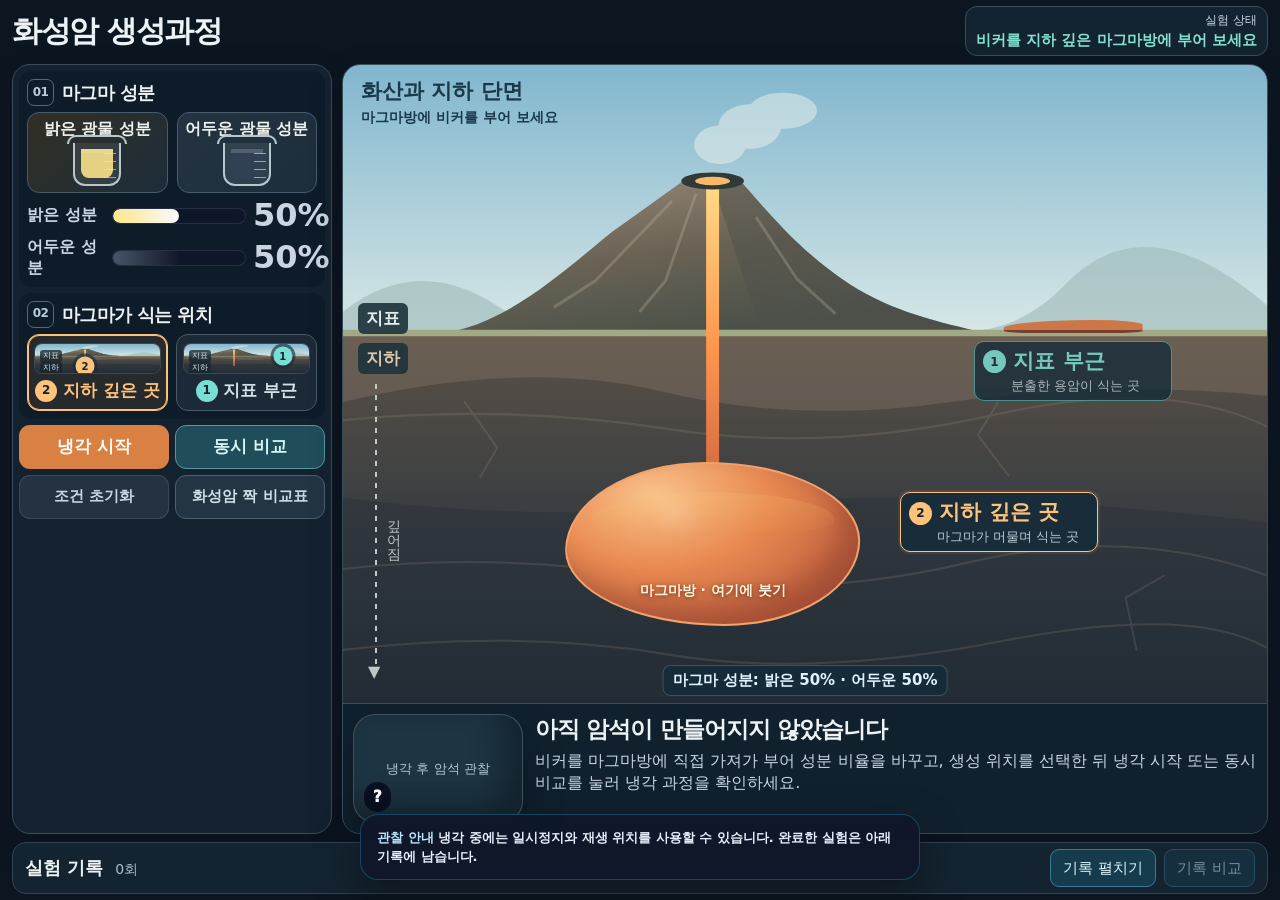
==== commit 70859b3e: "Keep map labels fully visible and expand comparison specimens on short notebook screens" ====
--- a/index.html
+++ b/index.html
@@ -1770,7 +1770,7 @@
           <div class="depth-arrow"></div>
           <div class="layer-label label-surface">지표</div>
           <div class="layer-label label-deep">지하</div>
-          <div class="stage-caption">화산과 지하 단면<span>비커를 마그마방으로 가져가 성분을 조절하세요</span></div>
+          <div class="stage-caption">화산과 지하 단면<span>마그마방에 비커를 부어 보세요</span></div>
           <div class="stage-surface-site" aria-hidden="true"></div>
           <div class="cooling-marker surface" id="surfaceMarker"><strong><span class="place-number">1</span> 지표 부근</strong><small>분출한 용암이 식는 곳</small></div>
           <div class="cooling-marker deep active" id="deepMarker"><strong><span class="place-number">2</span> 지하 깊은 곳</strong><small>마그마가 머물며 식는 곳</small></div>
--- a/observation.css
+++ b/observation.css
@@ -573,8 +573,8 @@
   .stage .depth-arrow { top: calc(42% + 51px); bottom: 39px; }
   .stage .depth-arrow::after { font-size: 14px; }
   .stage .cooling-marker strong { font-size: 21px; }
-  .stage .cooling-marker small { font-size: 13px; margin-top: 2px; }
-  .stage .cooling-marker { padding: 5px 8px; }
+  .stage .cooling-marker small { font-size: 13px; margin-top: 2px; white-space: nowrap; }
+  .stage .cooling-marker { padding: 5px 8px; width: max-content; min-width: 198px; max-width: none; }
   .stage .cooling-marker.deep { left: 71%; top: 67%; }
   .stage .cooling-marker.surface { top: calc(42% + 8px); }
   .stage .mix-label { font-size: 15px; bottom: 7px; padding: 5px 9px; }
@@ -609,6 +609,7 @@
   .geology-site-label { min-width: 137px; padding: 4px 6px; top: calc(100% + 4px); }
   .geology-site-label strong { font-size: 16px; }
   .geology-site-state { font-size: 13px; }
+  .geology-site.deep .geology-site-label, .geology-origin .geology-site-label { left: calc(100% + 8px); top: 50%; transform: translateY(-50%); }
   .geology-layer { font-size: 14px; }
   .geology-volcano-label { font-size: 14px; }
   .observation-window .mode-progress { padding: 8px 12px !important; gap: 6px; }
@@ -650,3 +651,14 @@
   .history-head button { font-size: 13px; padding: 5px 8px; }
   .history-place-tabs button { font-size: 14px; padding: 6px 9px; }
 }
+@media (min-width: 901px) and (max-height: 650px) {
+  .history-modal .cooling-head { padding: 6px 12px !important; }
+  .history-place-tabs { padding: 5px 12px; }
+  .history-place-tabs button { min-height: 38px; padding: 5px 12px; font-size: 16px; }
+  .history-place-heading { gap: 9px; }
+  .history-place-heading > .location-scene { width: 84px; height: 54px; }
+  .history-place-heading > div:last-child { display: grid; grid-template-columns: auto auto; column-gap: 9px; align-items: center; }
+  .history-place-heading .record-id { grid-column: 1 / -1; }
+  .history-place-heading .place-title { font-size: 18px; margin-top: 2px; }
+  .history-compare-card-head h3 { font-size: 25px; margin: 2px 0 0; }
+}
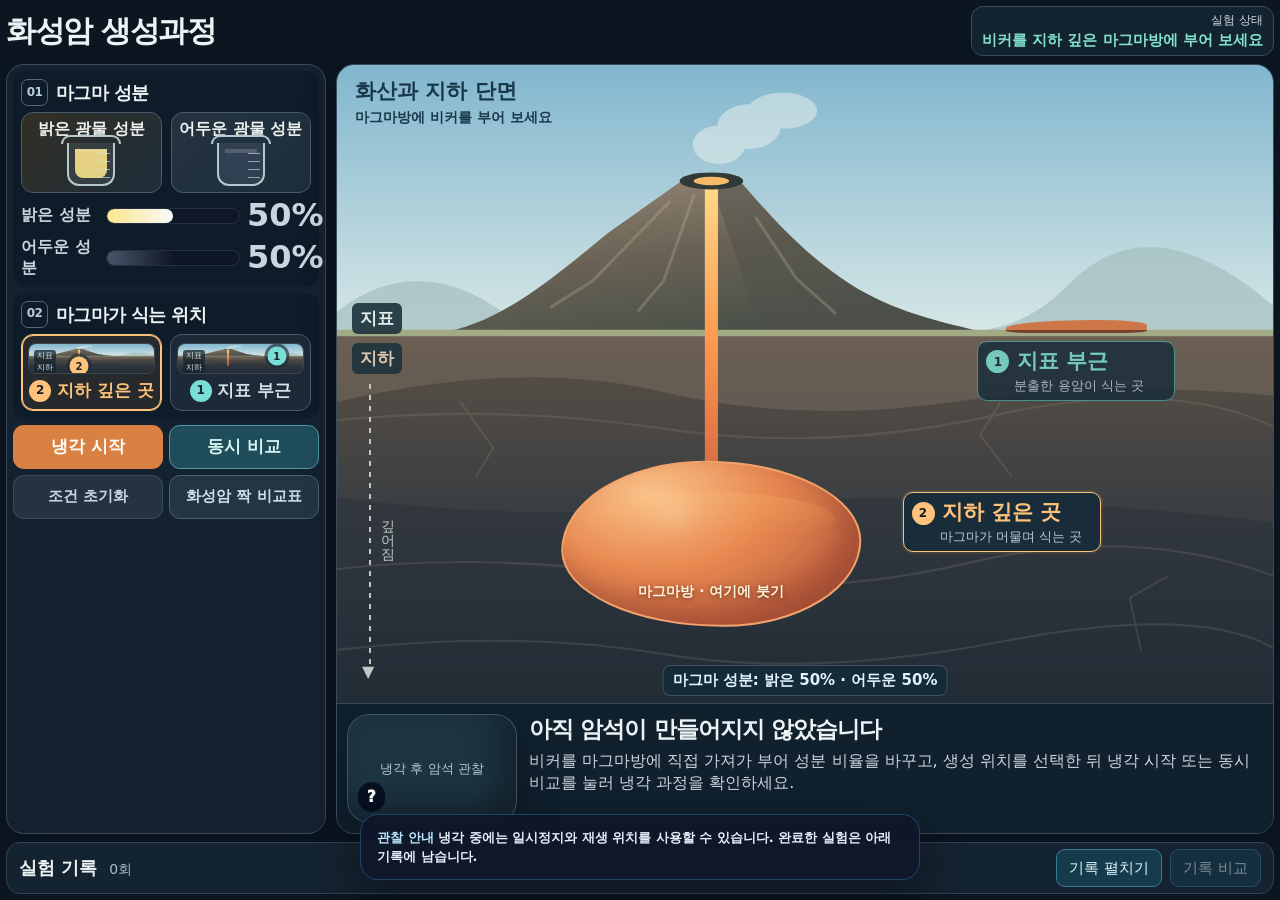
==== commit 93e743a2: "Use the available viewport width and enlarge rock observations" ====
--- a/index.html
+++ b/index.html
@@ -1689,9 +1689,9 @@
   </style>
   <link rel="stylesheet" href="./responsive-safe.css?v=20260716-1" />
   <link rel="stylesheet" href="./popup-mobile-fix.css?v=20260716-2" />
-  <link rel="stylesheet" href="./observation.css?v=20261014-7" />
-  <script src="./observation-core.js?v=20261014-7"></script>
-  <script src="./observation.js?v=20261014-7"></script>
+  <link rel="stylesheet" href="./observation.css?v=20261015-1" />
+  <script src="./observation-core.js?v=20261015-1"></script>
+  <script src="./observation.js?v=20261015-1"></script>
 </head>
 <body>
   <main class="app">
--- a/observation.css
+++ b/observation.css
@@ -1,6 +1,6 @@
 [hidden] { display: none !important; }
 button:focus-visible, input:focus-visible, [role="button"]:focus-visible { outline: 3px solid #7dd3fc; outline-offset: 3px; }
-.app { width: min(1280px, calc(100vw - 20px)); grid-template-rows: auto minmax(0, 1fr) auto; }
+.app { grid-template-rows: auto minmax(0, 1fr) auto; }
 .history-panel { min-width: 0; border: 1px solid #334155; border-radius: 18px; background: #0c1828; padding: 9px 12px; }
 .history-head { display: flex; align-items: center; justify-content: space-between; gap: 12px; margin-bottom: 7px; }
 .history-head > div { display: flex; align-items: baseline; gap: 12px; }
@@ -277,7 +277,7 @@
 /* Shared visual system: location colors and diagram positions stay consistent in every view. */
 :root { --bg0: #0c1621; --bg1: #111f2c; --panel: #142230; --line: #3a4b5b; --text: #edf3f5; --muted: #a7bbc8; --shadow: 0 14px 36px #020b1433; }
 body { background: #0c1621; }
-.app { width: min(1380px, calc(100vw - 24px)); gap: 12px; }
+.app { width: calc(100% - 12px); gap: 12px; }
 .app > header { align-items: center; }
 .app > header h1 { letter-spacing: -.045em; }
 .app > header .status { border-radius: 12px; background: #142330; }
@@ -578,7 +578,7 @@
   .stage .cooling-marker.deep { left: 71%; top: 67%; }
   .stage .cooling-marker.surface { top: calc(42% + 8px); }
   .stage .mix-label { font-size: 15px; bottom: 7px; padding: 5px 9px; }
-  .stage .magma-chamber { width: min(32cqw, 52cqh, 300px); }
+  .stage .magma-chamber { width: min(32cqw, 52cqh); }
   .stage .magma-chamber::after { font-size: 14px; }
   .cooling-overlay { padding: 6px; }
   .cooling-window.observation-window { width: calc(100vw - 12px); height: calc(100dvh - 12px); max-height: none; border-radius: 14px; grid-template-rows: auto minmax(0, 1fr) auto !important; }
@@ -595,6 +595,7 @@
   .geology-details .location-caption { display: block; font-size: 13px; }
   .geology-details .observation-card-head > .place-number { width: 30px; height: 30px; font-size: 16px; }
   .geology-details .sample-label { font-size: 13px; }
+  .geology-details .observation-rock { width: min(94cqw, 150cqh) !important; }
   .geology-details .growth-state { font-size: 16px; }
   .geology-details .observation-card-foot { min-height: 44px; padding: 7px 9px; flex-wrap: wrap; }
   .sample-photo { font-size: 14px; min-height: 34px; padding: 5px 8px; }
@@ -610,7 +611,9 @@
   .geology-site-label strong { font-size: 16px; }
   .geology-site-state { font-size: 13px; }
   .geology-site.deep .geology-site-label, .geology-origin .geology-site-label { left: calc(100% + 8px); top: 50%; transform: translateY(-50%); }
+  .geology-site.surface .geology-site-label { top: auto; bottom: calc(100% + 4px); }
   .geology-layer { font-size: 14px; }
+  .geology-depth span { white-space: nowrap; }
   .geology-volcano-label { font-size: 14px; }
   .observation-window .mode-progress { padding: 8px 12px !important; gap: 6px; }
   .playback-controls { grid-template-columns: 108px 96px auto minmax(60px, 1fr) 48px auto; gap: 8px; }
@@ -631,7 +634,7 @@
   .history-compare-card-head h3 { font-size: 28px; }
   .history-compare-card-head .composition-numbers > span { font-size: 16px; }
   .history-compare-card-head .composition-numbers strong { font-size: 36px; }
-  .history-model .observation-rock { width: min(94cqw, 150cqh, 600px) !important; }
+  .history-model .observation-rock { width: min(94cqw, 150cqh) !important; }
   .history-compare-card-foot > span { font-size: 16px; }
   .history-model-note { font-size: 12px; padding: 6px 10px; }
 }
@@ -652,6 +655,7 @@
   .history-place-tabs button { font-size: 14px; padding: 6px 9px; }
 }
 @media (min-width: 901px) and (max-height: 650px) {
+  .geology-site.surface { top: 47%; }
   .history-modal .cooling-head { padding: 6px 12px !important; }
   .history-place-tabs { padding: 5px 12px; }
   .history-place-tabs button { min-height: 38px; padding: 5px 12px; font-size: 16px; }
